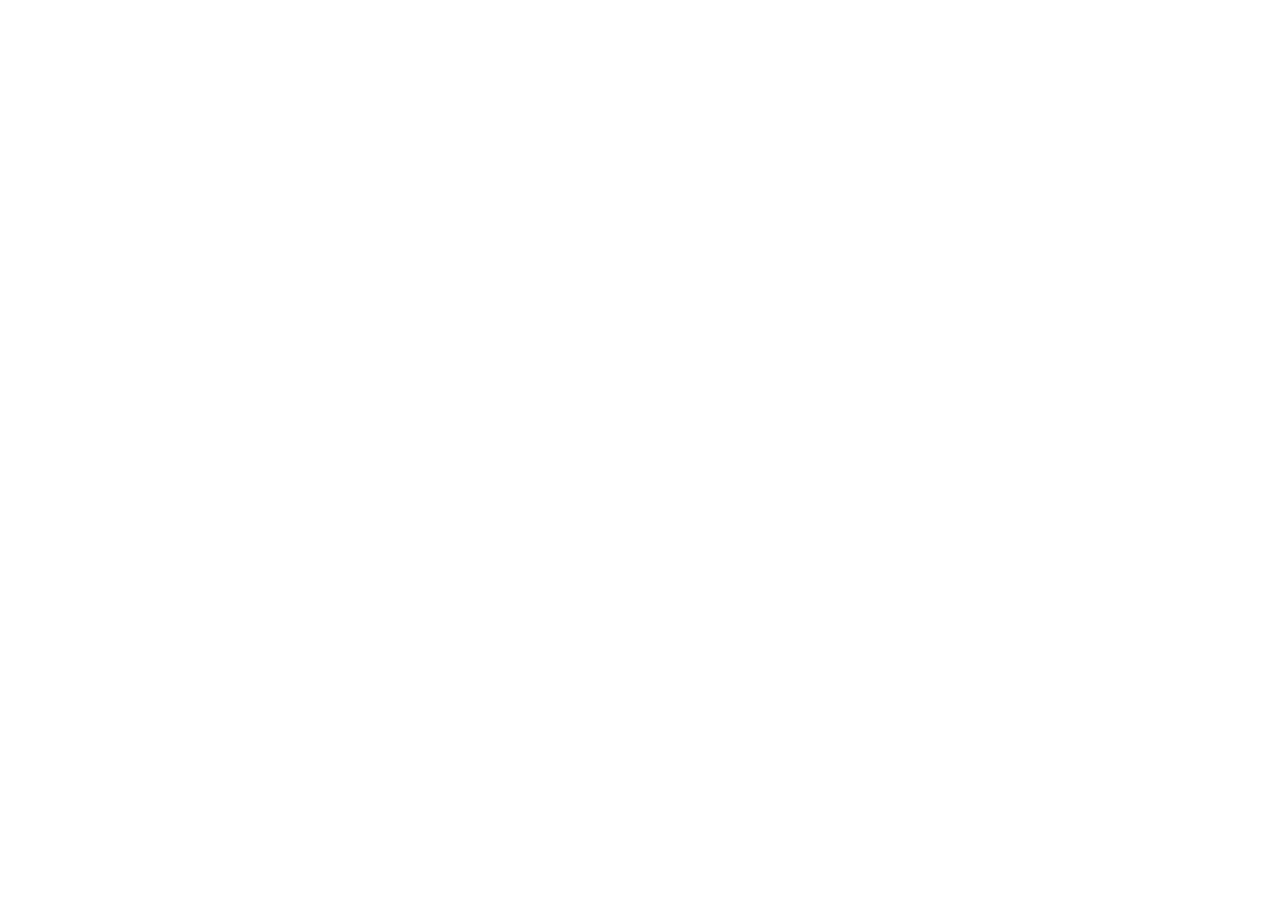
==== about.html @ 5e2189db "Init : création du dépôt, arborescence des fichiers et structure HTML de base" ====
<!DOCTYPE html>
<html lang="en">
<head>
    <meta charset="UTF-8">
    <meta name="viewport" content="width=device-width, initial-scale=1.0">
    <link href="https://cdn.jsdelivr.net/npm/bootstrap@5.0.2/dist/css/bootstrap.min.css" rel="stylesheet" integrity="sha384-EVSTQN3/azprG1Anm3QDgpJLIm9Nao0Yz1ztcQTwFspd3yD65VohhpuuCOmLASjC" crossorigin="anonymous">
    <link rel="stylesheet" href="style.css">
    <title>Document</title>
</head>
<body>
  <script>src="js/main.js"</script>
  <script src="https://cdn.jsdelivr.net/npm/bootstrap@5.0.2/dist/js/bootstrap.bundle.min.js" integrity="sha384-MrcW6ZMFYlzcLA8Nl+NtUVF0sA7MsXsP1UyJoMp4YLEuNSfAP+JcXn/tWtIaxVXM" crossorigin="anonymous"></script>   
</body>
</html>
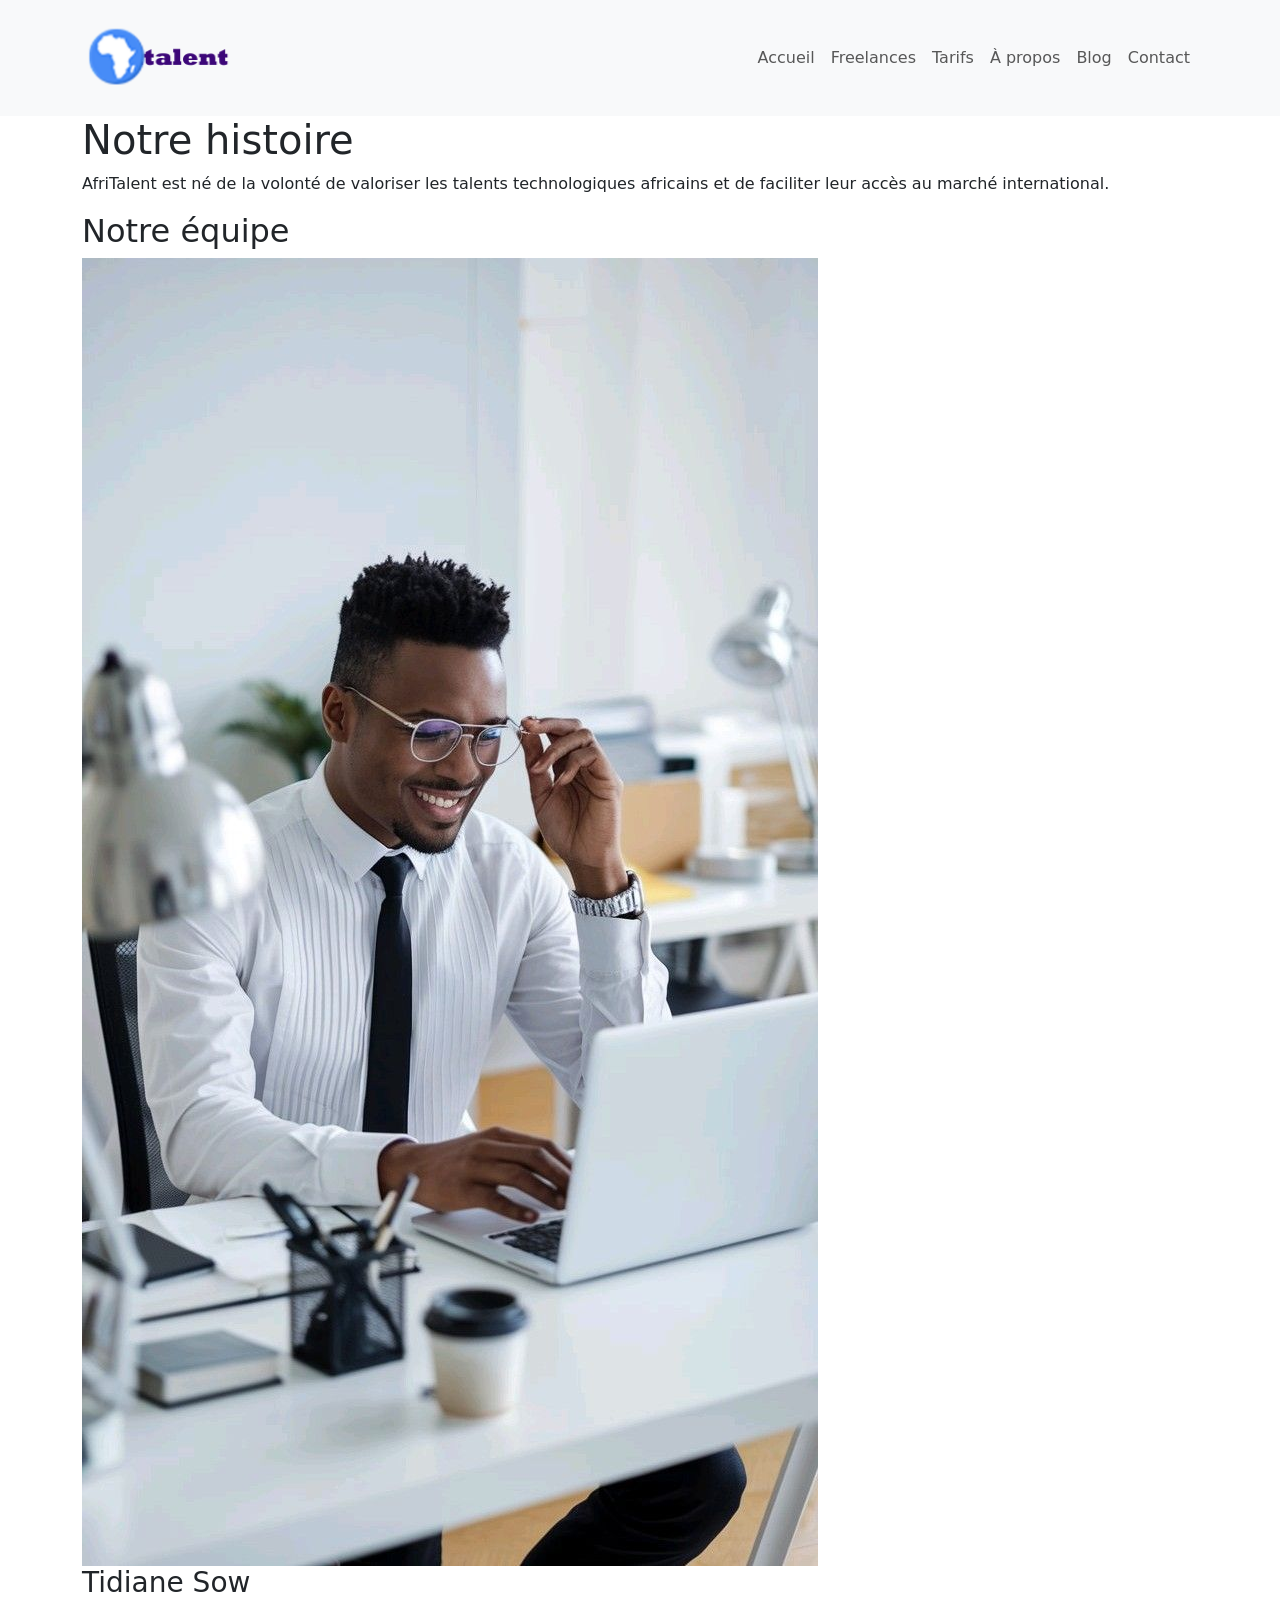
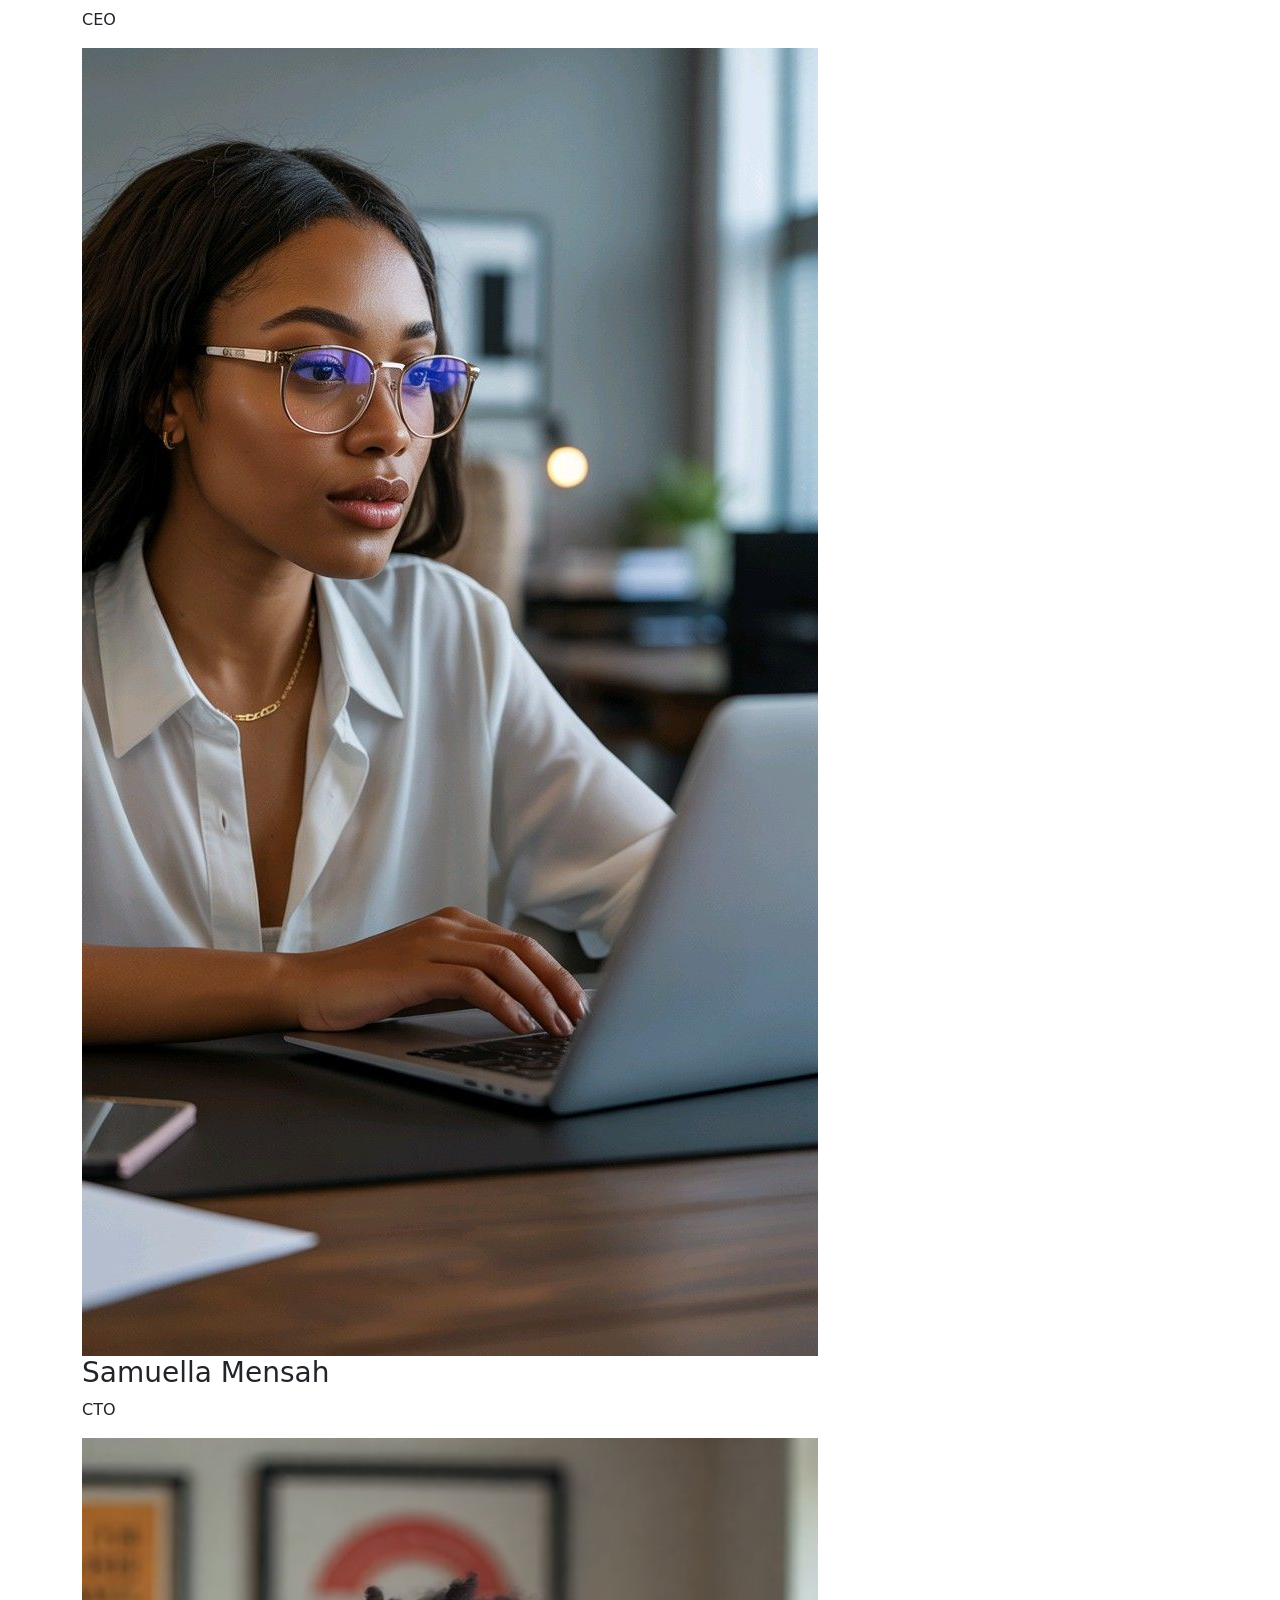
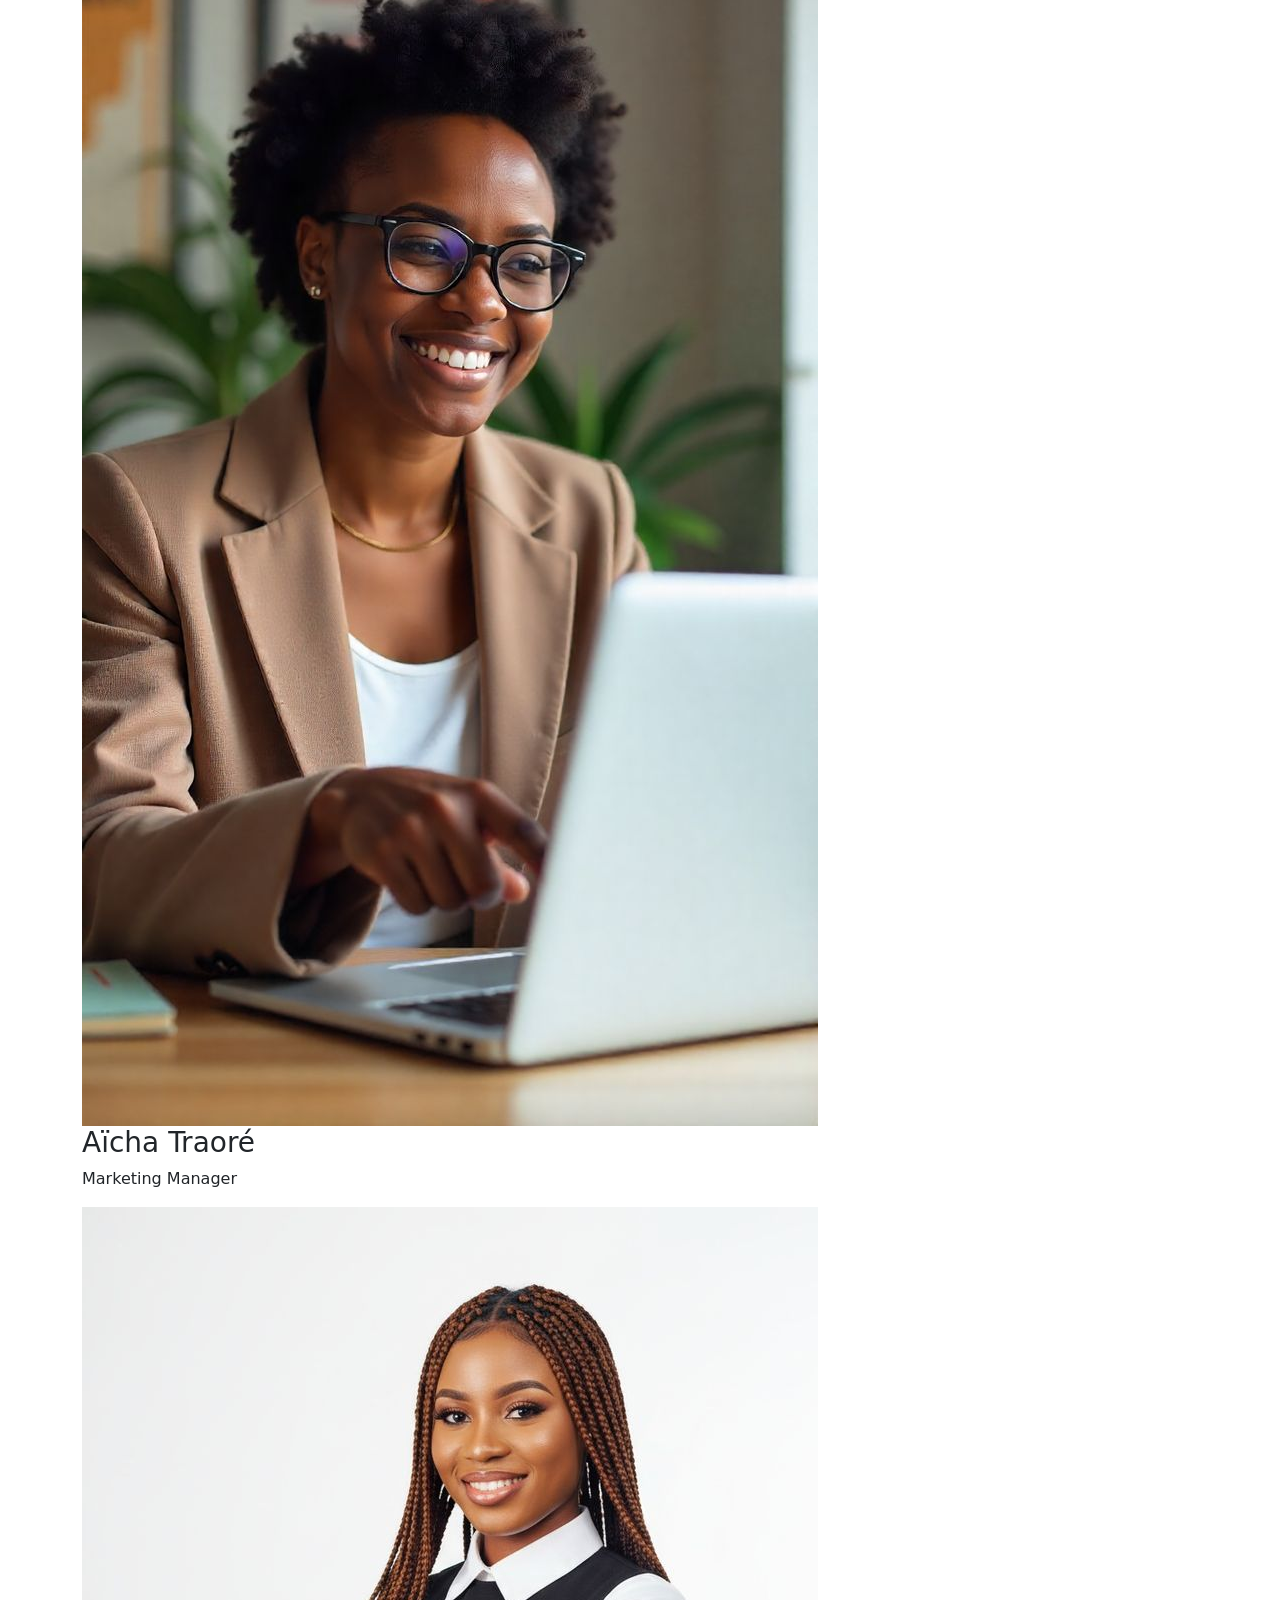
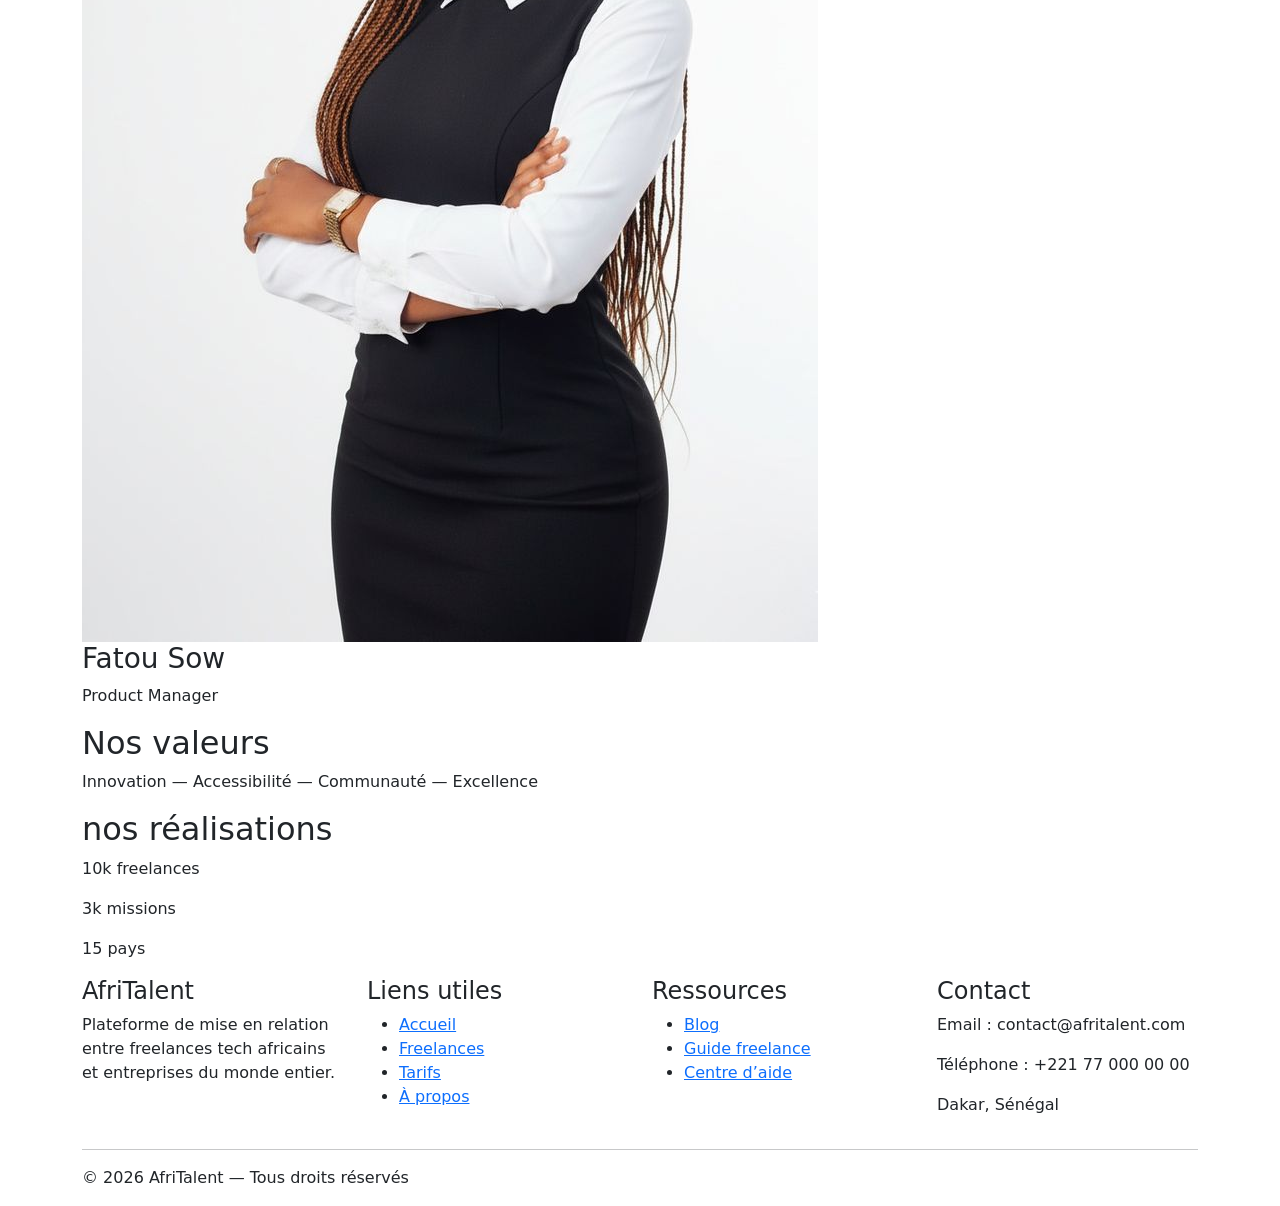
==== commit bd947c05: "HTML : structure complète des 5 pages avec sections et contenu texte" ====
--- a/about.html
+++ b/about.html
@@ -4,11 +4,156 @@
     <meta charset="UTF-8">
     <meta name="viewport" content="width=device-width, initial-scale=1.0">
     <link href="https://cdn.jsdelivr.net/npm/bootstrap@5.0.2/dist/css/bootstrap.min.css" rel="stylesheet" integrity="sha384-EVSTQN3/azprG1Anm3QDgpJLIm9Nao0Yz1ztcQTwFspd3yD65VohhpuuCOmLASjC" crossorigin="anonymous">
-    <link rel="stylesheet" href="style.css">
-    <title>Document</title>
+    <link rel="stylesheet" href="css/style.css">
+    <title>À propos - AfriTalent</title>
 </head>
 <body>
-  <script>src="js/main.js"</script>
+  <header>
+  <nav class="navbar navbar-expand-lg bg-body-tertiary">
+    <div class="container">
+
+      <!-- Logo -->
+      <img src="images/logoafritalent2.png" alt="Logo AfriTalent" width="150">
+
+      <!-- Bouton hamburger mobile -->
+      <button class="navbar-toggler" type="button" data-bs-toggle="collapse" data-bs-target="#navbarNav">
+        <span class="navbar-toggler-icon"></span>
+      </button>
+
+      <!-- Liens -->
+      <div class="collapse navbar-collapse" id="navbarNav">
+        <ul class="navbar-nav ms-auto">
+
+          <li class="nav-item">
+            <a class="nav-link" href="index.html">Accueil</a>
+          </li>
+
+          <li class="nav-item">
+            <a class="nav-link" href="freelances.html">Freelances</a>
+          </li>
+
+          <li class="nav-item">
+            <a class="nav-link" href="tarifs.html">Tarifs</a>
+          </li>
+
+          <li class="nav-item">
+            <a class="nav-link" href="about.html">À propos</a>
+          </li>
+
+          <li class="nav-item">
+            <a class="nav-link" href="blog.html">Blog</a>
+          </li>
+
+          <li class="nav-item">
+            <a class="nav-link" href="contact.html">Contact</a>
+          </li>
+
+        </ul>
+      </div>
+
+    </div>
+  </nav>
+</header>
+  <main class='container'>
+
+<section>
+  <h1>Notre histoire</h1>
+  <p>
+    AfriTalent est né de la volonté de valoriser les talents technologiques africains
+    et de faciliter leur accès au marché international.
+  </p>
+</section>
+
+<section>
+  <h2>Notre équipe</h2>
+  <article class="freelance-card">
+    <img src="images/equipe3.jpg" class="img-fluid" alt="Tidiane Sow">
+  <i class="bi bi-person-circle"></i>
+  <h3>Tidiane Sow</h3>
+  <p><i class="bi bi-geo-alt"></i> CEO</p>
+  </article>
+  <article class="freelance-card">
+    <img src="images/equipe2.jpg" class="img-fluid" alt="Samuella Mensah">
+  <i class="bi bi-person-circle"></i>
+  <h3>Samuella Mensah</h3>
+  <p><i class="bi bi-geo-alt"></i> CTO</p>
+  </article>
+  <article class="freelance-card">
+    <img src="images/equipe1.jpg" class="img-fluid" alt="Aïcha Traoré">
+  <i class="bi bi-person-circle"></i>
+  <h3>Aïcha Traoré</h3>
+  <p><i class="bi bi-geo-alt"></i> Marketing Manager</p>
+  </article>
+  <article class="freelance-card">
+    <img src="images/temoignage2.jpg" class="img-fluid" alt="Fatou Sow">
+  <i class="bi bi-person-circle"></i>
+  <h3>Fatou Sow</h3>
+  <p><i class="bi bi-geo-alt"></i> Product Manager</p>
+  </article>
+</section>
+
+<section>
+  <h2>Nos valeurs</h2>
+  <p>Innovation — Accessibilité — Communauté — Excellence</p>
+</section>
+
+<section class="stats">
+  <h2>nos réalisations</h2>
+  <p><i class="bi bi-people"></i> 10k freelances</p>
+  <p><i class="bi bi-briefcase"></i> 3k missions</p>
+  <p><i class="bi bi-globe"></i> 15 pays</p>
+</section>
+
+</main>
+<footer>
+  <div class="container">
+    <div class="row">
+
+      <!-- Colonne 1 -->
+      <div class="col-md-3">
+        <h4>AfriTalent</h4>
+        <p>
+          Plateforme de mise en relation entre freelances tech africains
+          et entreprises du monde entier.
+        </p>
+      </div>
+
+      <!-- Colonne 2 -->
+      <div class="col-md-3">
+        <h4>Liens utiles</h4>
+        <ul>
+          <li><a href="index.html">Accueil</a></li>
+          <li><a href="freelance.html">Freelances</a></li>
+          <li><a href="tarif.html">Tarifs</a></li>
+          <li><a href="about.html">À propos</a></li>
+        </ul>
+      </div>
+      <!-- Colonne 3 -->
+      <div class="col-md-3">
+        <h4>Ressources</h4>
+        <ul>
+          <li><a href="#">Blog</a></li>
+          <li><a href="#">Guide freelance</a></li>
+          <li><a href="#">Centre d’aide</a></li>
+        </ul>
+      </div>
+
+      <!-- Colonne 4 -->
+      <div class="col-md-3">
+        <h4>Contact</h4>
+        <p>Email : contact@afritalent.com</p>
+        <p>Téléphone : +221 77 000 00 00</p>
+        <p>Dakar, Sénégal</p>
+      </div>
+
+    </div>
+
+    <hr>
+
+    <p>© 2026 AfriTalent — Tous droits réservés</p>
+  </div>
+</footer>
+  <script src="js/main.js"></script>
   <script src="https://cdn.jsdelivr.net/npm/bootstrap@5.0.2/dist/js/bootstrap.bundle.min.js" integrity="sha384-MrcW6ZMFYlzcLA8Nl+NtUVF0sA7MsXsP1UyJoMp4YLEuNSfAP+JcXn/tWtIaxVXM" crossorigin="anonymous"></script>   
 </body>
 </html>
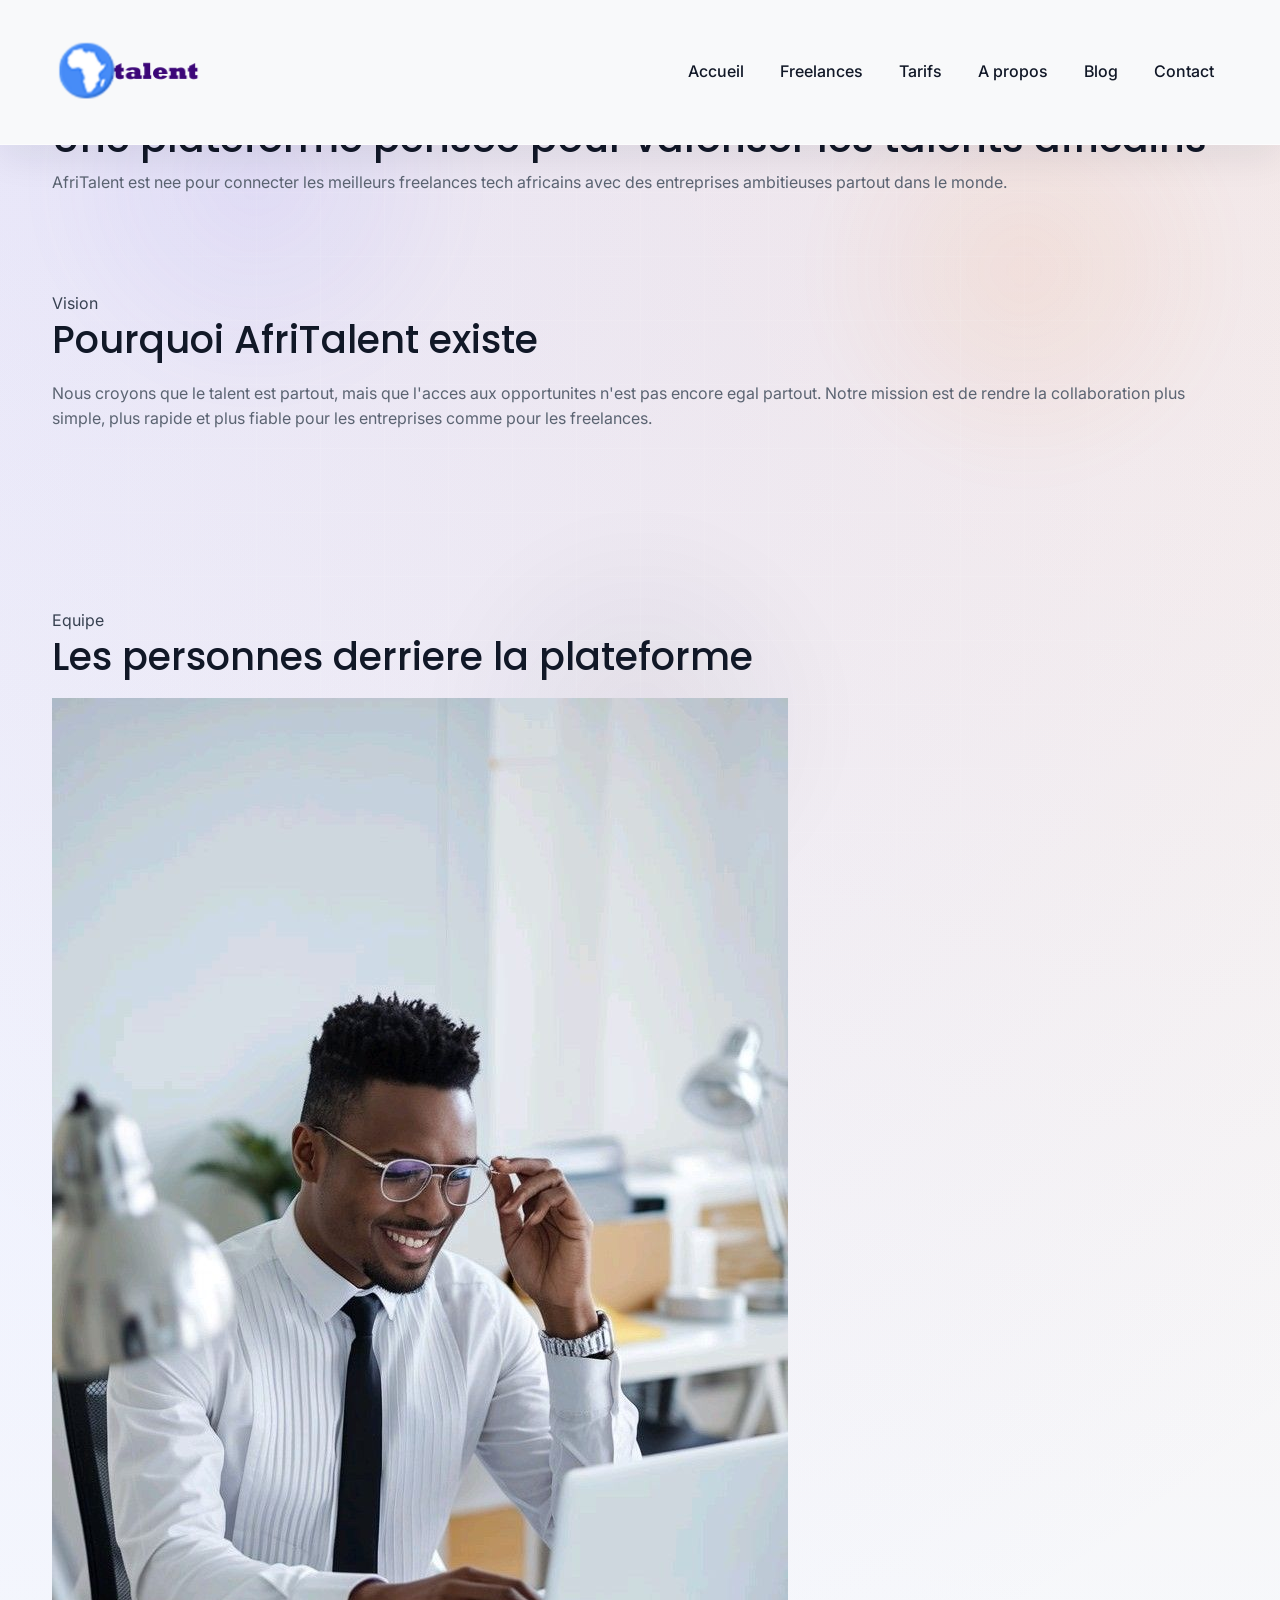
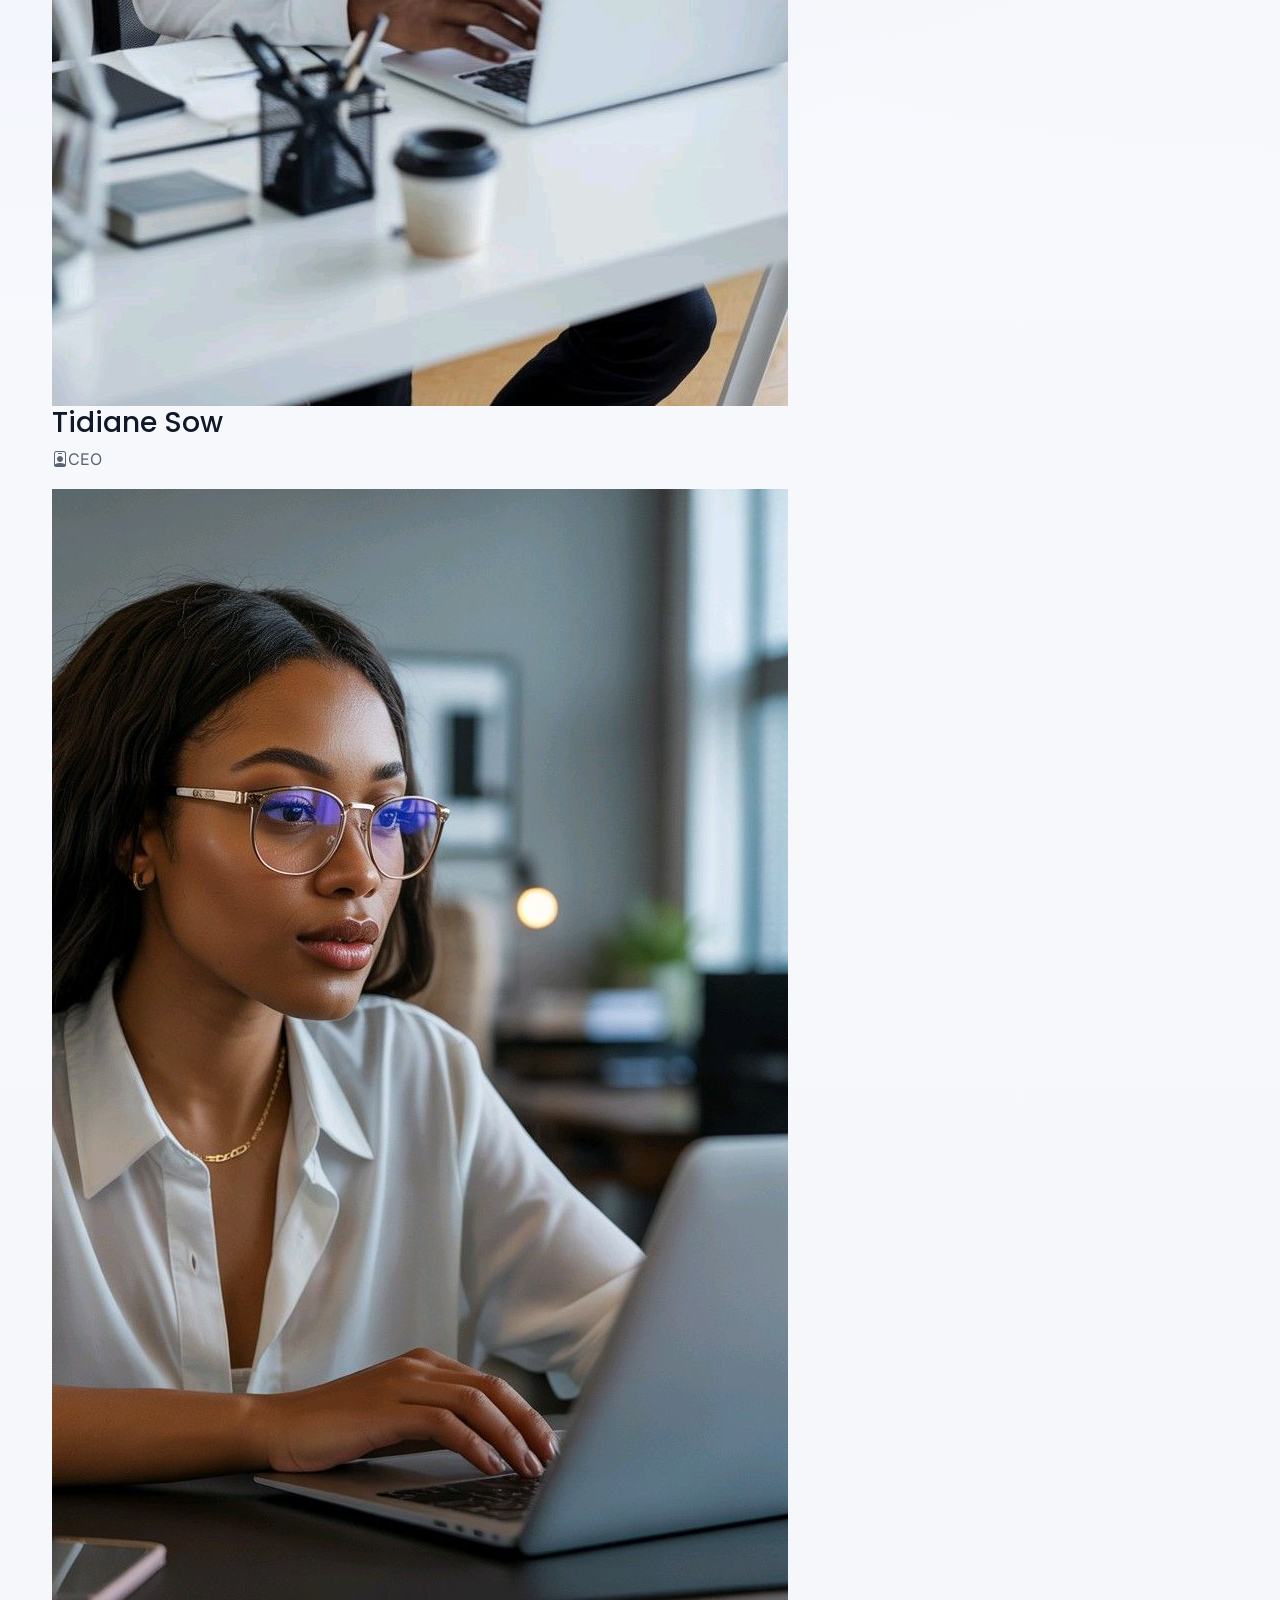
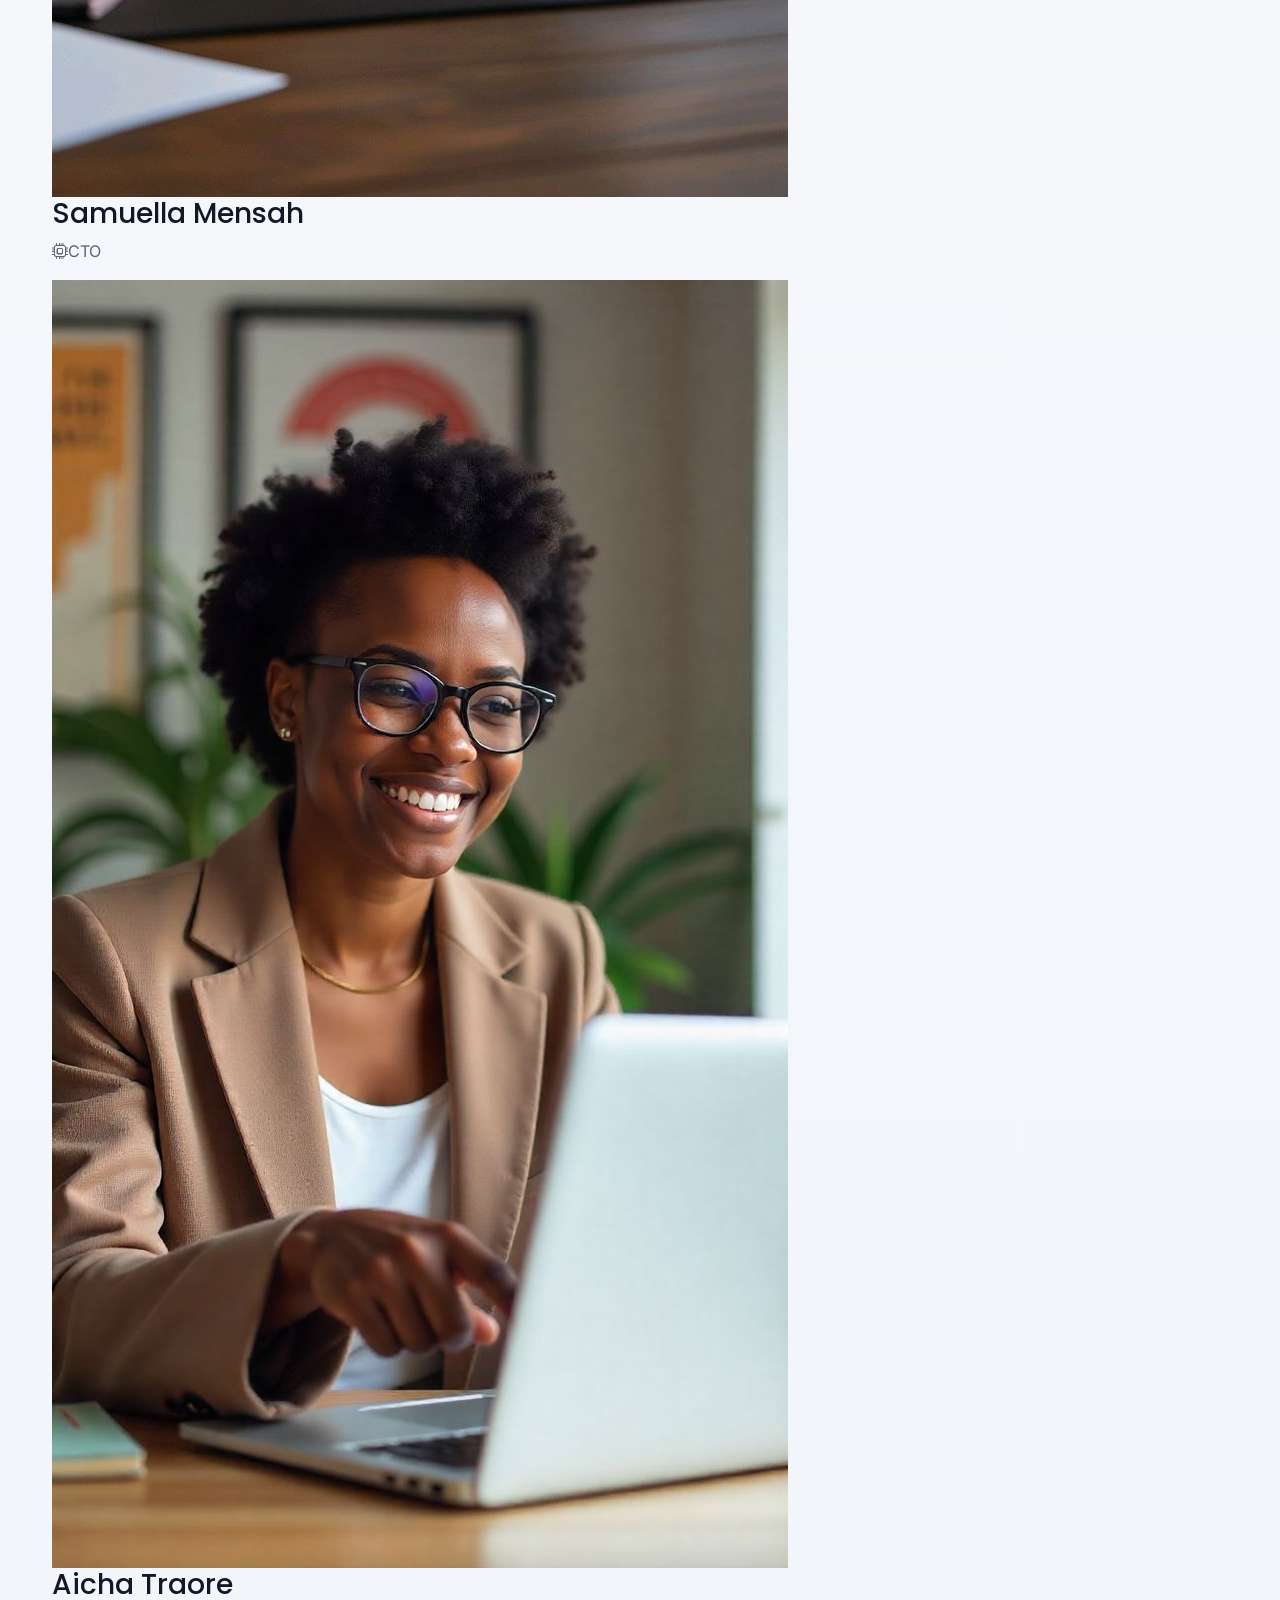
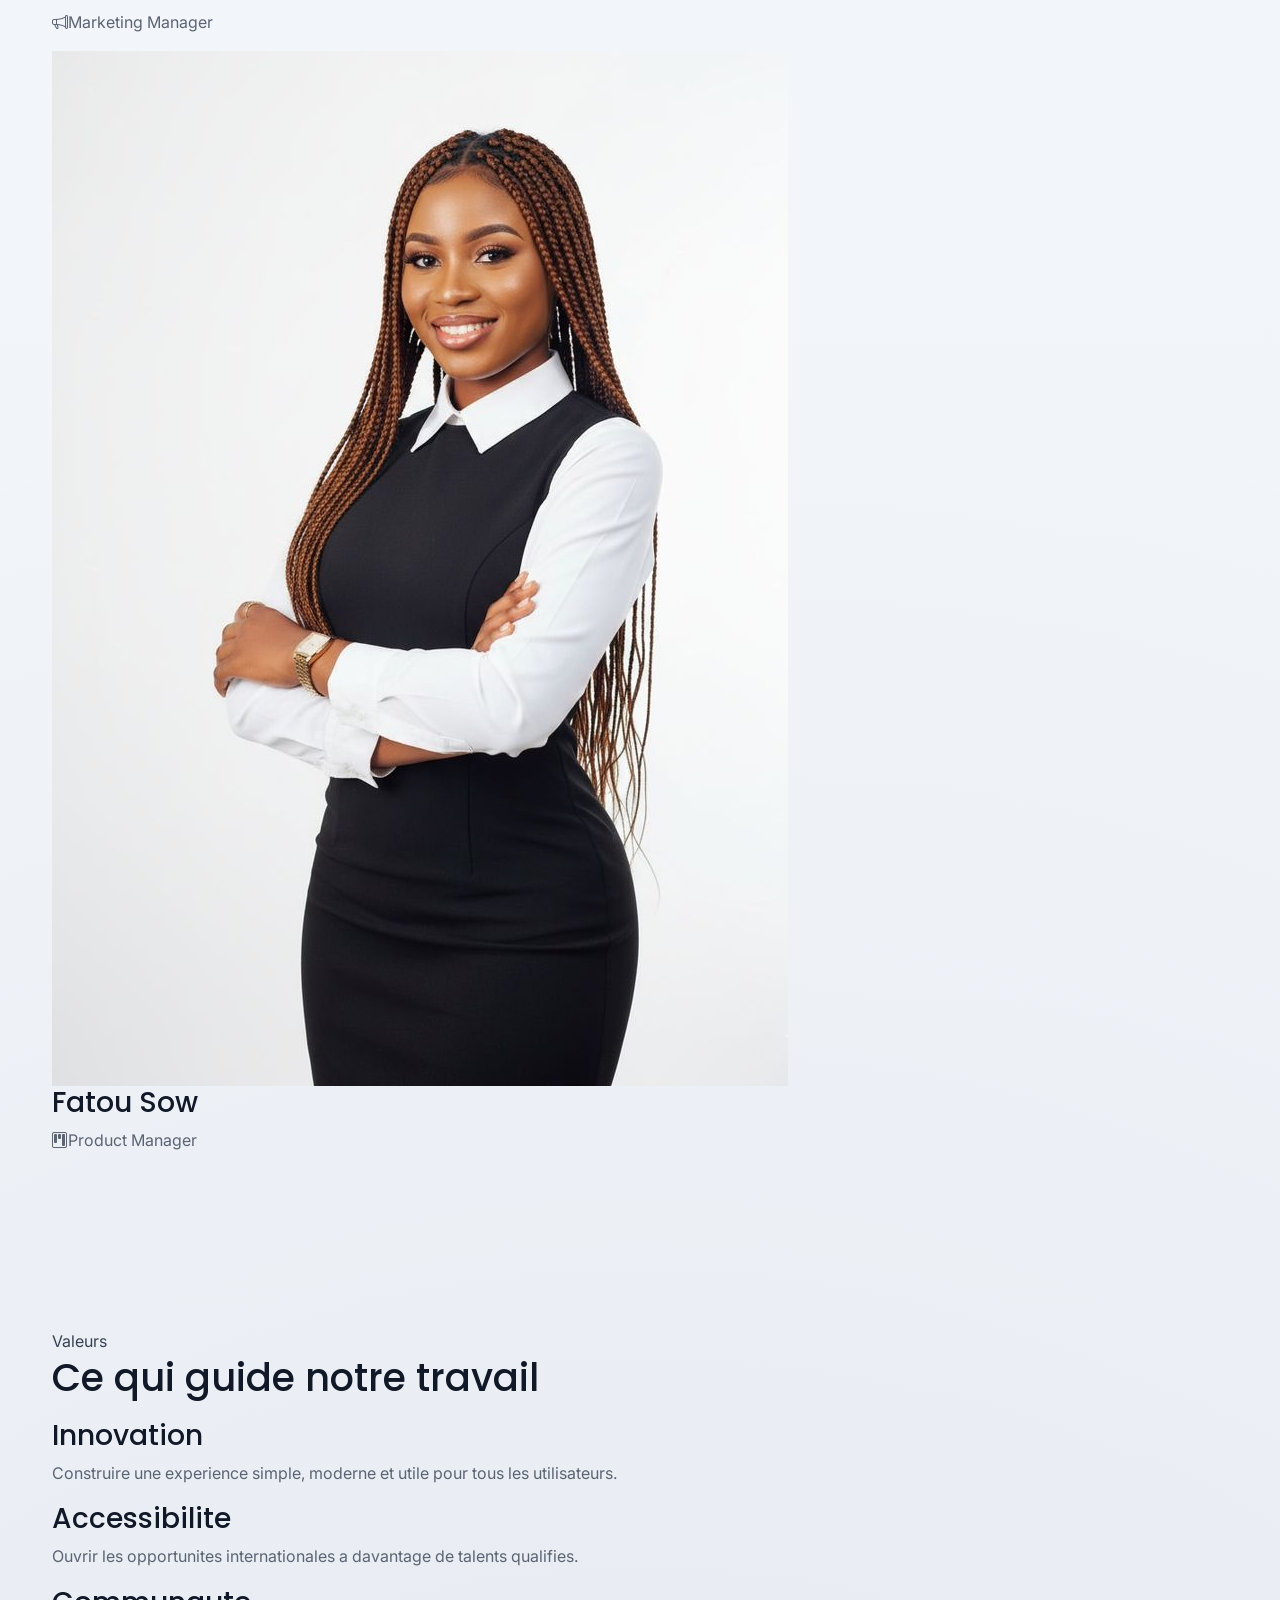
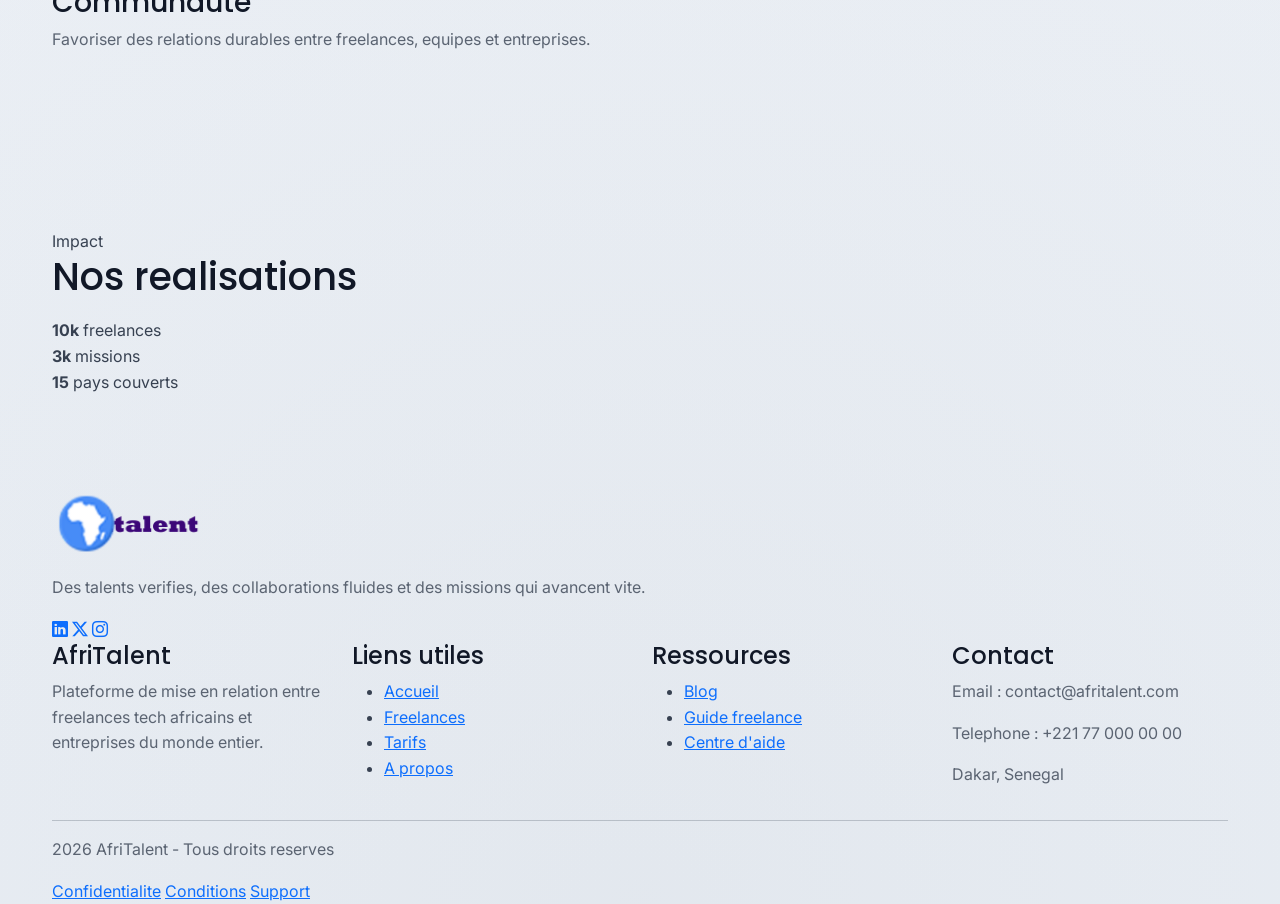
==== commit e5cf1668: "CSS : variables, typographie, layout général et styles de base" ====
--- a/about.html
+++ b/about.html
@@ -1,159 +1,206 @@
 <!DOCTYPE html>
-<html lang="en">
+<html lang="fr">
 <head>
+    <!-- Informations de base et styles de la page -->
     <meta charset="UTF-8">
     <meta name="viewport" content="width=device-width, initial-scale=1.0">
     <link href="https://cdn.jsdelivr.net/npm/bootstrap@5.0.2/dist/css/bootstrap.min.css" rel="stylesheet" integrity="sha384-EVSTQN3/azprG1Anm3QDgpJLIm9Nao0Yz1ztcQTwFspd3yD65VohhpuuCOmLASjC" crossorigin="anonymous">
+    <link href="https://cdn.jsdelivr.net/npm/bootstrap-icons@1.11.3/font/bootstrap-icons.css" rel="stylesheet">
     <link rel="stylesheet" href="css/style.css">
-    <title>À propos - AfriTalent</title>
+    <title>A propos - AfriTalent</title>
 </head>
 <body>
-  <header>
-  <nav class="navbar navbar-expand-lg bg-body-tertiary">
+  <!-- En-tete de la page a propos -->
+  <header class="entete-hero">
+    <nav class="navbar navbar-expand-lg bg-body-tertiary">
+      <div class="container">
+        <!-- Logo de la marque -->
+        <a class="navbar-brand" href="index.html">
+          <img src="images/logoafritalent2.png" alt="Logo AfriTalent" width="150">
+        </a>
+
+        <!-- Bouton menu pour les petits ecrans -->
+        <button class="navbar-toggler" type="button" data-bs-toggle="collapse" data-bs-target="#navbarNav">
+          <span class="navbar-toggler-icon"></span>
+        </button>
+
+        <!-- Navigation principale du site -->
+        <div class="collapse navbar-collapse" id="navbarNav">
+          <ul class="navbar-nav ms-auto">
+            <li class="nav-item"><a class="nav-link" href="index.html">Accueil</a></li>
+            <li class="nav-item"><a class="nav-link" href="freelances.html">Freelances</a></li>
+            <li class="nav-item"><a class="nav-link" href="tarifs.html">Tarifs</a></li>
+            <li class="nav-item"><a class="nav-link" href="about.html">A propos</a></li>
+            <li class="nav-item"><a class="nav-link" href="blog.html">Blog</a></li>
+            <li class="nav-item"><a class="nav-link" href="contact.html">Contact</a></li>
+          </ul>
+        </div>
+      </div>
+    </nav>
+
+    <!-- Hero expliquant la mission d'AfriTalent -->
+    <div class="hero-interne">
+      <div class="container">
+        <div class="contenu-hero-interne">
+          <span class="etiquette-section">Notre histoire</span>
+          <h1>Une plateforme pensee pour valoriser les talents africains</h1>
+          <p>
+            AfriTalent est nee pour connecter les meilleurs freelances tech africains
+            avec des entreprises ambitieuses partout dans le monde.
+          </p>
+        </div>
+      </div>
+    </div>
+  </header>
+
+  <main class="container">
+    <!-- Bloc qui presente la raison d'etre de la plateforme -->
+    <section class="about-story">
+      <div class="etiquette-section">Vision</div>
+      <h2>Pourquoi AfriTalent existe</h2>
+      <p>
+        Nous croyons que le talent est partout, mais que l'acces aux opportunites n'est
+        pas encore egal partout. Notre mission est de rendre la collaboration plus simple,
+        plus rapide et plus fiable pour les entreprises comme pour les freelances.
+      </p>
+    </section>
+
+    <!-- Presentation des membres de l'equipe -->
+    <section class="about-team">
+      <div class="etiquette-section">Equipe</div>
+      <h2>Les personnes derriere la plateforme</h2>
+      <div class="grille-cartes">
+        <article class="carte-freelance">
+          <img src="images/equipe3.jpg" class="img-fluid" alt="Tidiane Sow">
+          <div class="corps-carte">
+            <h3>Tidiane Sow</h3>
+            <p><i class="bi bi-person-badge"></i>CEO</p>
+          </div>
+        </article>
+        <article class="carte-freelance">
+          <img src="images/equipe2.jpg" class="img-fluid" alt="Samuella Mensah">
+          <div class="corps-carte">
+            <h3>Samuella Mensah</h3>
+            <p><i class="bi bi-cpu"></i>CTO</p>
+          </div>
+        </article>
+        <article class="carte-freelance">
+          <img src="images/equipe1.jpg" class="img-fluid" alt="Aicha Traore">
+          <div class="corps-carte">
+            <h3>Aicha Traore</h3>
+            <p><i class="bi bi-megaphone"></i>Marketing Manager</p>
+          </div>
+        </article>
+        <article class="carte-freelance">
+          <img src="images/temoignage2.jpg" class="img-fluid" alt="Fatou Sow">
+          <div class="corps-carte">
+            <h3>Fatou Sow</h3>
+            <p><i class="bi bi-kanban"></i>Product Manager</p>
+          </div>
+        </article>
+      </div>
+    </section>
+
+    <!-- Valeurs portees par l'entreprise -->
+    <section class="values-section">
+      <div class="etiquette-section">Valeurs</div>
+      <h2>Ce qui guide notre travail</h2>
+      <div class="grille-cartes values-grid">
+        <article class="info-card">
+          <h3>Innovation</h3>
+          <p>Construire une experience simple, moderne et utile pour tous les utilisateurs.</p>
+        </article>
+        <article class="info-card">
+          <h3>Accessibilite</h3>
+          <p>Ouvrir les opportunites internationales a davantage de talents qualifies.</p>
+        </article>
+        <article class="info-card">
+          <h3>Communaute</h3>
+          <p>Favoriser des relations durables entre freelances, equipes et entreprises.</p>
+        </article>
+      </div>
+    </section>
+
+    <!-- Chiffres d'impact de la plateforme -->
+    <section class="about-stats">
+      <div class="etiquette-section">Impact</div>
+      <h2>Nos realisations</h2>
+      <div class="statistiques-hero">
+        <article class="carte-stat">
+          <strong>10k</strong>
+          <span>freelances</span>
+        </article>
+        <article class="carte-stat">
+          <strong>3k</strong>
+          <span>missions</span>
+        </article>
+        <article class="carte-stat">
+          <strong>15</strong>
+          <span>pays couverts</span>
+        </article>
+      </div>
+    </section>
+  </main>
+
+  <!-- Pied de page du site -->
+  <footer class="pied-site">
     <div class="container">
-
-      <!-- Logo -->
-      <img src="images/logoafritalent2.png" alt="Logo AfriTalent" width="150">
-
-      <!-- Bouton hamburger mobile -->
-      <button class="navbar-toggler" type="button" data-bs-toggle="collapse" data-bs-target="#navbarNav">
-        <span class="navbar-toggler-icon"></span>
-      </button>
-
-      <!-- Liens -->
-      <div class="collapse navbar-collapse" id="navbarNav">
-        <ul class="navbar-nav ms-auto">
-
-          <li class="nav-item">
-            <a class="nav-link" href="index.html">Accueil</a>
-          </li>
-
-          <li class="nav-item">
-            <a class="nav-link" href="freelances.html">Freelances</a>
-          </li>
-
-          <li class="nav-item">
-            <a class="nav-link" href="tarifs.html">Tarifs</a>
-          </li>
-
-          <li class="nav-item">
-            <a class="nav-link" href="about.html">À propos</a>
-          </li>
-
-          <li class="nav-item">
-            <a class="nav-link" href="blog.html">Blog</a>
-          </li>
-
-          <li class="nav-item">
-            <a class="nav-link" href="contact.html">Contact</a>
-          </li>
-
-        </ul>
-      </div>
-
+      <div class="haut-pied">
+        <div class="marque-pied">
+          <img src="images/logoafritalent2.png" alt="Logo AfriTalent" width="150">
+          <p>Des talents verifies, des collaborations fluides et des missions qui avancent vite.</p>
+        </div>
+        <div class="reseaux-pied">
+          <a href="#" aria-label="LinkedIn"><i class="bi bi-linkedin"></i></a>
+          <a href="#" aria-label="Twitter"><i class="bi bi-twitter-x"></i></a>
+          <a href="#" aria-label="Instagram"><i class="bi bi-instagram"></i></a>
+        </div>
+      </div>
+
+      <!-- Liens et informations de contact -->
+      <div class="row">
+        <div class="col-md-3">
+          <h4>AfriTalent</h4>
+          <p>Plateforme de mise en relation entre freelances tech africains et entreprises du monde entier.</p>
+        </div>
+        <div class="col-md-3">
+          <h4>Liens utiles</h4>
+          <ul>
+            <li><a href="index.html">Accueil</a></li>
+            <li><a href="freelances.html">Freelances</a></li>
+            <li><a href="tarifs.html">Tarifs</a></li>
+            <li><a href="about.html">A propos</a></li>
+          </ul>
+        </div>
+        <div class="col-md-3">
+          <h4>Ressources</h4>
+          <ul>
+            <li><a href="#">Blog</a></li>
+            <li><a href="#">Guide freelance</a></li>
+            <li><a href="#">Centre d'aide</a></li>
+          </ul>
+        </div>
+        <div class="col-md-3">
+          <h4>Contact</h4>
+          <p>Email : contact@afritalent.com</p>
+          <p>Telephone : +221 77 000 00 00</p>
+          <p>Dakar, Senegal</p>
+        </div>
+      </div>
+      <hr>
+      <div class="bas-pied">
+        <p>2026 AfriTalent - Tous droits reserves</p>
+        <div class="liens-bas-pied">
+          <a href="#">Confidentialite</a>
+          <a href="#">Conditions</a>
+          <a href="#">Support</a>
+        </div>
+      </div>
     </div>
-  </nav>
-</header>
-  <main class='container'>
-
-<section>
-  <h1>Notre histoire</h1>
-  <p>
-    AfriTalent est né de la volonté de valoriser les talents technologiques africains
-    et de faciliter leur accès au marché international.
-  </p>
-</section>
-
-<section>
-  <h2>Notre équipe</h2>
-  <article class="freelance-card">
-    <img src="images/equipe3.jpg" class="img-fluid" alt="Tidiane Sow">
-  <i class="bi bi-person-circle"></i>
-  <h3>Tidiane Sow</h3>
-  <p><i class="bi bi-geo-alt"></i> CEO</p>
-  </article>
-  <article class="freelance-card">
-    <img src="images/equipe2.jpg" class="img-fluid" alt="Samuella Mensah">
-  <i class="bi bi-person-circle"></i>
-  <h3>Samuella Mensah</h3>
-  <p><i class="bi bi-geo-alt"></i> CTO</p>
-  </article>
-  <article class="freelance-card">
-    <img src="images/equipe1.jpg" class="img-fluid" alt="Aïcha Traoré">
-  <i class="bi bi-person-circle"></i>
-  <h3>Aïcha Traoré</h3>
-  <p><i class="bi bi-geo-alt"></i> Marketing Manager</p>
-  </article>
-  <article class="freelance-card">
-    <img src="images/temoignage2.jpg" class="img-fluid" alt="Fatou Sow">
-  <i class="bi bi-person-circle"></i>
-  <h3>Fatou Sow</h3>
-  <p><i class="bi bi-geo-alt"></i> Product Manager</p>
-  </article>
-</section>
-
-<section>
-  <h2>Nos valeurs</h2>
-  <p>Innovation — Accessibilité — Communauté — Excellence</p>
-</section>
-
-<section class="stats">
-  <h2>nos réalisations</h2>
-  <p><i class="bi bi-people"></i> 10k freelances</p>
-  <p><i class="bi bi-briefcase"></i> 3k missions</p>
-  <p><i class="bi bi-globe"></i> 15 pays</p>
-</section>
-
-</main>
-<footer>
-  <div class="container">
-    <div class="row">
-
-      <!-- Colonne 1 -->
-      <div class="col-md-3">
-        <h4>AfriTalent</h4>
-        <p>
-          Plateforme de mise en relation entre freelances tech africains
-          et entreprises du monde entier.
-        </p>
-      </div>
-
-      <!-- Colonne 2 -->
-      <div class="col-md-3">
-        <h4>Liens utiles</h4>
-        <ul>
-          <li><a href="index.html">Accueil</a></li>
-          <li><a href="freelance.html">Freelances</a></li>
-          <li><a href="tarif.html">Tarifs</a></li>
-          <li><a href="about.html">À propos</a></li>
-        </ul>
-      </div>
-      <!-- Colonne 3 -->
-      <div class="col-md-3">
-        <h4>Ressources</h4>
-        <ul>
-          <li><a href="#">Blog</a></li>
-          <li><a href="#">Guide freelance</a></li>
-          <li><a href="#">Centre d’aide</a></li>
-        </ul>
-      </div>
-
-      <!-- Colonne 4 -->
-      <div class="col-md-3">
-        <h4>Contact</h4>
-        <p>Email : contact@afritalent.com</p>
-        <p>Téléphone : +221 77 000 00 00</p>
-        <p>Dakar, Sénégal</p>
-      </div>
-
-    </div>
-
-    <hr>
-
-    <p>© 2026 AfriTalent — Tous droits réservés</p>
-  </div>
-</footer>
+  </footer>
+
+  <!-- Scripts JavaScript de la page -->
   <script src="js/main.js"></script>
-  <script src="https://cdn.jsdelivr.net/npm/bootstrap@5.0.2/dist/js/bootstrap.bundle.min.js" integrity="sha384-MrcW6ZMFYlzcLA8Nl+NtUVF0sA7MsXsP1UyJoMp4YLEuNSfAP+JcXn/tWtIaxVXM" crossorigin="anonymous"></script>   
+  <script src="https://cdn.jsdelivr.net/npm/bootstrap@5.0.2/dist/js/bootstrap.bundle.min.js" integrity="sha384-MrcW6ZMFYlzcLA8Nl+NtUVF0sA7MsXsP1UyJoMp4YLEuNSfAP+JcXn/tWtIaxVXM" crossorigin="anonymous"></script>
 </body>
-</html>+</html>
--- a/css/style.css
+++ b/css/style.css
@@ -0,0 +1,248 @@
+/* Importe les polices utilisees sur tout le site. */
+@import url('https://fonts.googleapis.com/css2?family=Poppins:wght@300;500;700&family=Inter:wght@300;400;500&display=swap');
+
+/* Variables globales:
+   ici on centralise les couleurs, polices et valeurs reutilisables.
+   Si tu modifies une variable ici, tout le site sera mis a jour. */
+:root {
+  /* Couleurs principales de la marque. */
+  --primary: #6C63FF;
+  --secondary: #FF7A18;
+  --dark: #111827;
+  --light: #F9FAFB;
+  --text: #374151;
+  --white: #ffffff;
+
+  /* Polices principales:
+     Poppins pour les titres, Inter pour le texte courant. */
+  --title-font: 'Poppins', sans-serif;
+  --body-font: 'Inter', sans-serif;
+
+  /* Valeurs utilitaires:
+     rayon de bordure et duree de transition. */
+  --radius: 14px;
+  --transition: 0.3s ease;
+}
+
+/* Reset de base:
+   on supprime les marges/paddings par defaut du navigateur
+   pour repartir sur une base propre. */
+* {
+  margin: 0;
+  padding: 0;
+  box-sizing: border-box;
+}
+
+/* Style global du body:
+   - police de base
+   - couleurs du texte
+   - fond premium compose de plusieurs degrades
+   - on evite le scroll horizontal parasite */
+body {
+  /* Police par defaut du site pour les textes courants. */
+  font-family: var(--body-font);
+  /* Couleur principale du texte. */
+  color: var(--text);
+  /* Fond multicouche:
+     chaque ligne ajoute un halo ou un degrade pour donner de la profondeur. */
+  background:
+    radial-gradient(circle at 0% 0%, rgba(108, 99, 255, 0.12), transparent 26%),
+    radial-gradient(circle at 100% 0%, rgba(255, 122, 24, 0.11), transparent 24%),
+    radial-gradient(circle at 50% 100%, rgba(17, 24, 39, 0.05), transparent 30%),
+    linear-gradient(180deg, #f8fbff 0%, #f5f7fb 42%, #eef3f9 100%);
+  /* Espace vertical entre les lignes de texte. */
+  line-height: 1.6;
+  /* Le body prend au moins toute la hauteur de l'ecran. */
+  min-height: 100vh;
+  /* Sert de base a certains pseudo-elements decoratifs. */
+  position: relative;
+  /* Coupe les debordements horizontaux. */
+  overflow-x: hidden;
+}
+
+/* Motif decoratif fixe au-dessus du fond:
+   cela ajoute une grille tres legere pour donner un effet plus haut de gamme. */
+body::before {
+  content: "";
+  position: fixed;
+  inset: 0;
+  pointer-events: none;
+  /* Deux gradients lineaires formes une grille tres legere. */
+  background-image:
+    linear-gradient(rgba(255, 255, 255, 0.35) 1px, transparent 1px),
+    linear-gradient(90deg, rgba(255, 255, 255, 0.35) 1px, transparent 1px);
+  /* Taille d'une "case" de la grille. */
+  background-size: 64px 64px;
+  /* Le mask rend la grille plus visible au centre qu'aux bords. */
+  mask-image: radial-gradient(circle at center, black 45%, transparent 95%);
+  opacity: 0.3;
+  z-index: -2;
+}
+
+/* Deuxieme couche decorative:
+   des halos flous colores qui enrichissent visuellement l'arriere-plan. */
+body::after {
+  content: "";
+  position: fixed;
+  inset: 0;
+  pointer-events: none;
+  background:
+    radial-gradient(circle at 20% 20%, rgba(108, 99, 255, 0.08), transparent 18%),
+    radial-gradient(circle at 80% 30%, rgba(255, 122, 24, 0.08), transparent 18%),
+    radial-gradient(circle at 50% 80%, rgba(17, 24, 39, 0.05), transparent 22%);
+  filter: blur(18px);
+  z-index: -3;
+}
+
+/* Tous les titres utilisent la police de titre et la couleur foncee. */
+h1, h2, h3, h4 {
+  font-family: var(--title-font);
+  color: var(--dark);
+}
+
+/* Espacement vertical par defaut entre les sections. */
+section {
+  padding: 80px 0;
+}
+
+/* Taille responsive des titres h2:
+   clamp() permet une taille qui s'adapte selon la largeur d'ecran. */
+h2 {
+  font-size: clamp(1.8rem, 3vw, 2.7rem);
+  margin-bottom: 18px;
+}
+
+/* Style de base des paragraphes. */
+p {
+  font-size: 1rem;
+  color: #5b6472;
+}
+
+/* Regle generique pour les images:
+   elles restent dans leur conteneur et deviennent des blocs. */
+img {
+  max-width: 100%;
+  display: block;
+
+}
+
+/* Conteneur principal du site:
+   limite la largeur maximale du contenu. */
+.container {
+  max-width: 1200px;
+}
+
+/* NAVBAR:
+   barre de navigation fixe en haut, effet glassmorphism, ombre et flou. */
+.navbar {
+  /* Fond semi-transparent pour l'effet glass. */
+  background: rgba(255, 255, 255, 0.82);
+  /* Espace vertical dans la barre. */
+  padding: 16px 0;
+  transition: var(--transition);
+  /* Fixe la navbar en haut pendant le scroll. */
+  position: fixed;
+  top: 0;
+  left: 0;
+  right: 0;
+  width: 100%;
+  z-index: 2;
+  /* Floute ce qu'il y a derriere. */
+  backdrop-filter: blur(16px);
+  border-bottom: 1px solid rgba(255, 255, 255, 0.45);
+  box-shadow: 0 14px 34px rgba(17, 24, 39, 0.07);
+}
+
+/* Ajoute un espace en haut de la page pour compenser la navbar fixe. */
+body {
+  padding-top: 88px;
+}
+
+/* Style du logo dans la navbar. */
+.navbar-brand {
+  font-family: var(--title-font);
+  font-weight: 700;
+  font-size: 24px;
+  color: var(--primary) !important;
+  display: inline-flex;
+  align-items: center;
+  padding: 6px 0;
+}
+
+/* Style des liens de navigation:
+   forme pill, bon alignement, animation douce au survol. */
+.nav-link {
+  /* Reference pour le trait anime ::after. */
+  position: relative;
+  /* Permet de centrer le texte comme dans un mini bouton. */
+  display: inline-flex;
+  align-items: center;
+  justify-content: center;
+  /* Zone de clic plus confortable. */
+  min-height: 42px;
+  padding: 8px 14px !important;
+  margin-left: 8px;
+  border-radius: 999px;
+  font-weight: 500;
+  color: var(--dark) !important;
+  transition: color var(--transition), background var(--transition), transform var(--transition);
+}
+
+/* Effet au survol d'un lien de navigation. */
+.nav-link:hover {
+  color: var(--primary) !important;
+  background: rgba(108, 99, 255, 0.08);
+  transform: translateY(-1px);
+}
+
+/* Petit trait decoratif anime sous chaque lien au hover. */
+.nav-link::after {
+  content: "";
+  position: absolute;
+  /* Le trait laisse un peu de marge a gauche et a droite. */
+  left: 14px;
+  right: 14px;
+  /* Place sous le texte. */
+  bottom: 6px;
+  /* Epaisseur du trait. */
+  height: 2px;
+  border-radius: 999px;
+  background: linear-gradient(90deg, var(--primary), var(--secondary));
+  /* Cache le trait au depart. */
+  transform: scaleX(0);
+  transform-origin: center;
+  transition: transform var(--transition);
+}
+
+/* Active le trait decoratif au survol. */
+.nav-link:hover::after {
+  transform: scaleX(1);
+}
+
+/* Style du bouton hamburger sur mobile. */
+.navbar-toggler {
+  border: 1px solid rgba(17, 24, 39, 0.08);
+  border-radius: 14px;
+  padding: 8px 10px;
+  background: rgba(255, 255, 255, 0.9);
+  box-shadow: 0 10px 24px rgba(17, 24, 39, 0.08);
+}
+
+/* Halo visible quand le bouton hamburger est focus. */
+.navbar-toggler:focus {
+  box-shadow: 0 0 0 0.2rem rgba(108, 99, 255, 0.15);
+}
+
+/* Ancien style bootstrap primaire,
+   encore utile si certains boutons utilisent .btn-primary. */
+.btn-primary {
+  background: var(--primary);
+  border: none;
+  padding: 10px 20px;
+  border-radius: var(--radius);
+  transition: var(--transition);
+}
+
+.btn-primary:hover {
+  background: var(--secondary);
+}
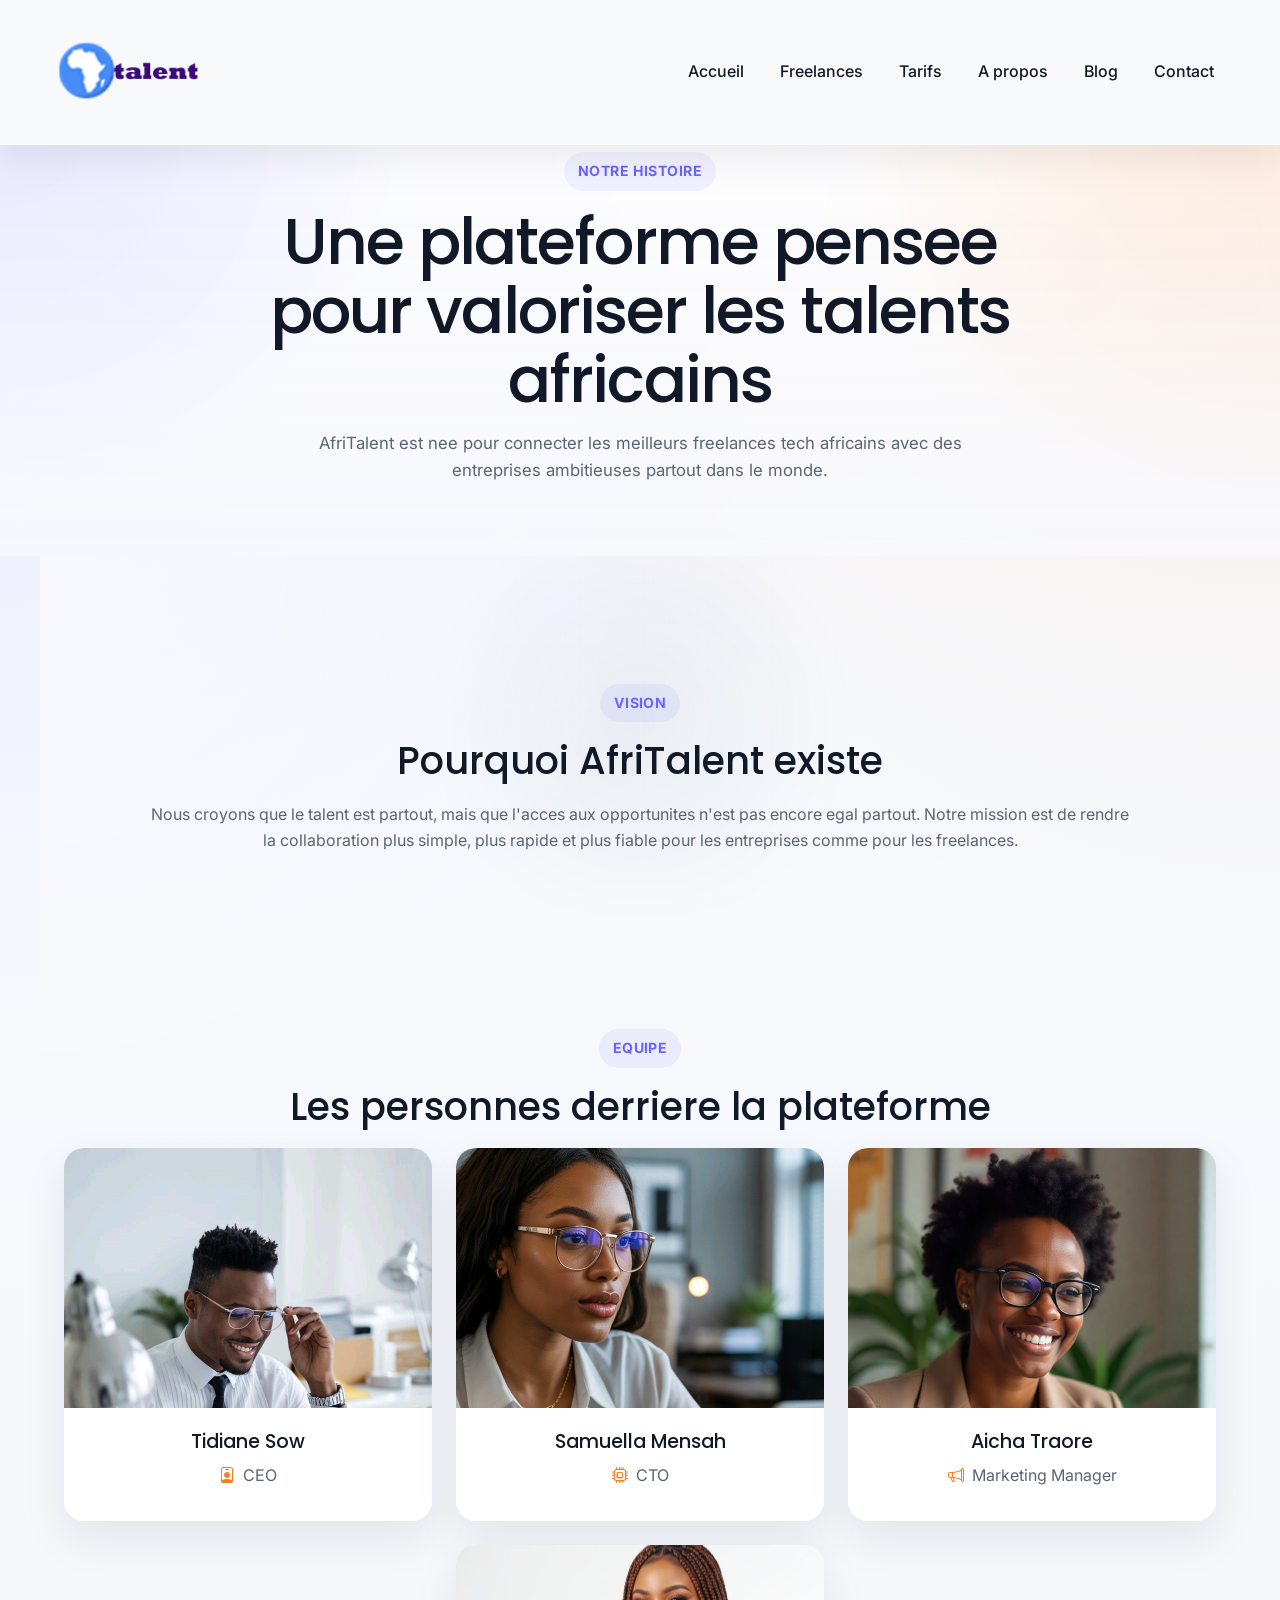
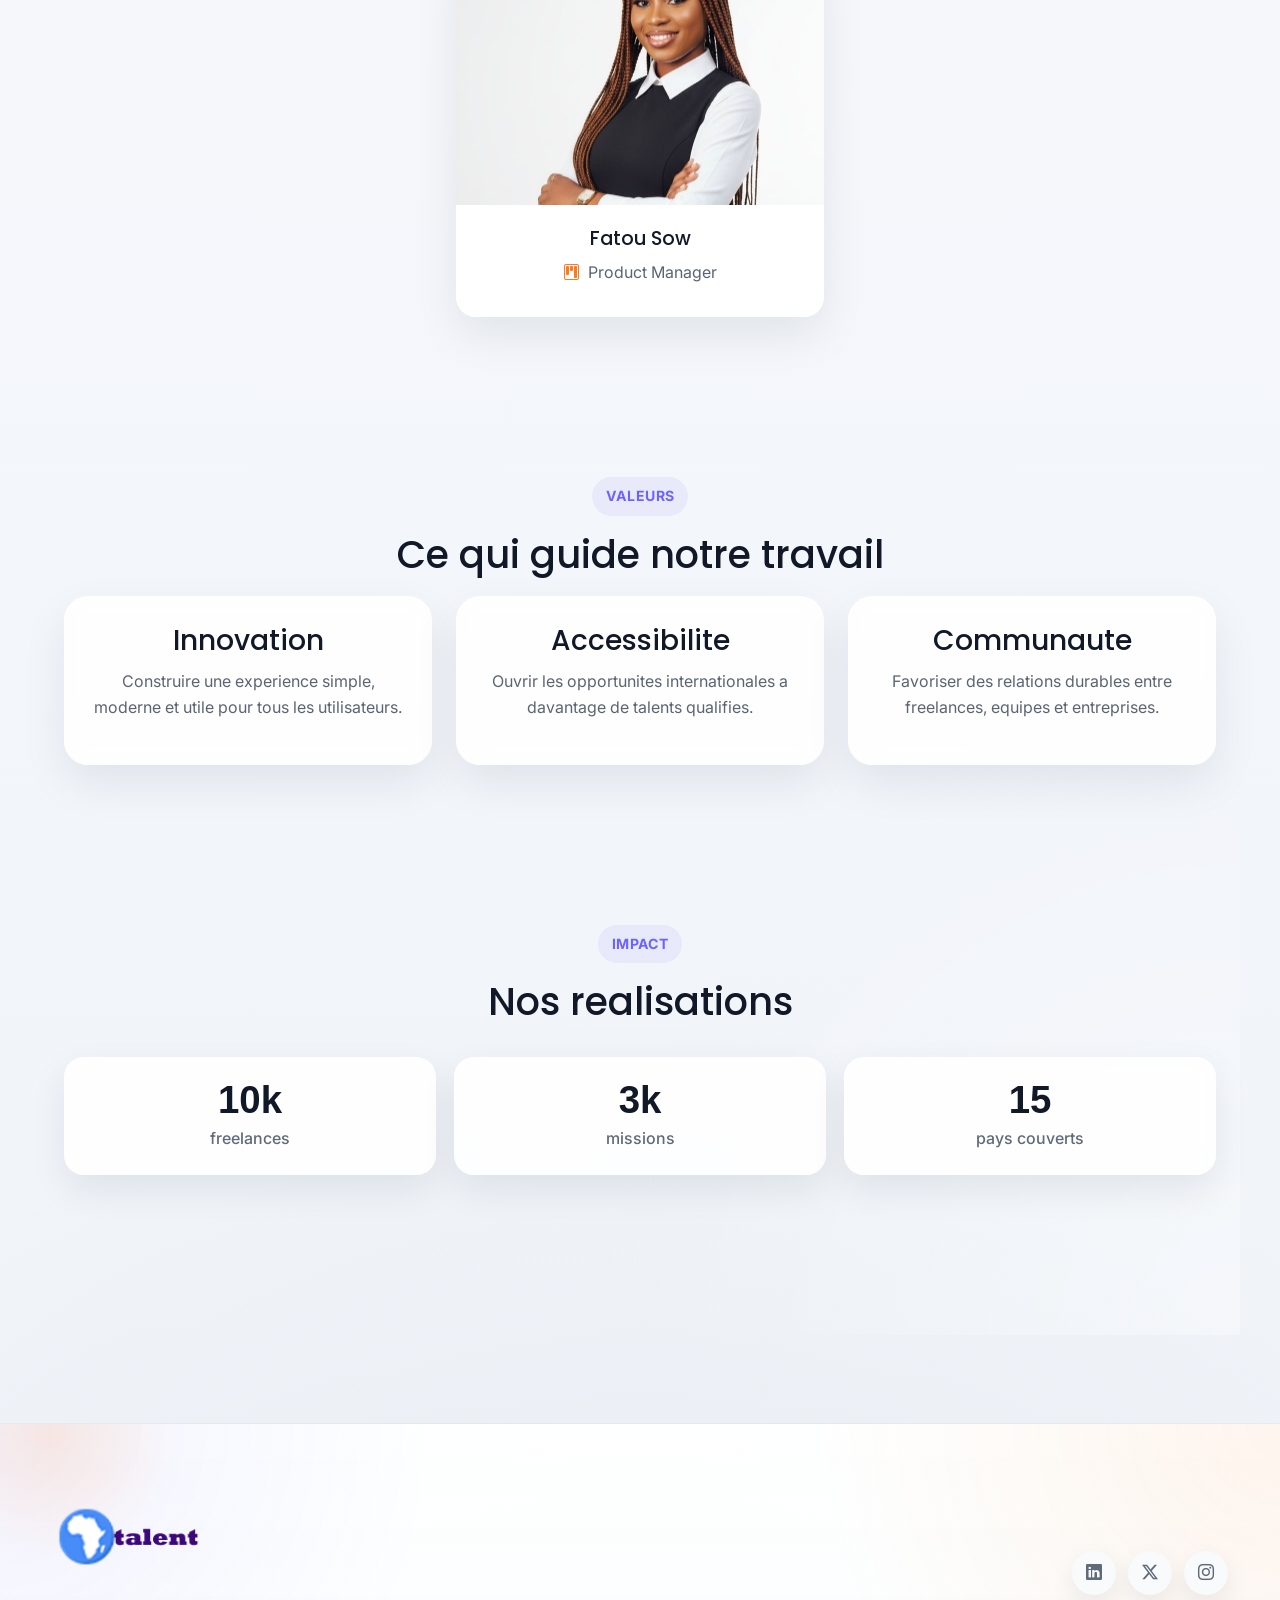
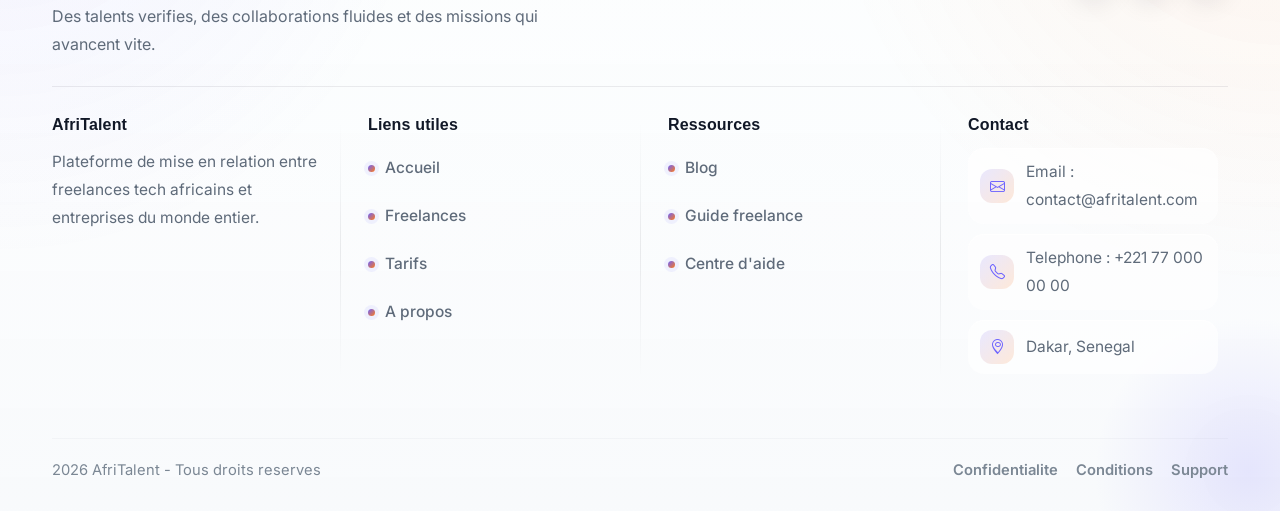
==== commit 9cda9a77: "CSS : responsive design mobile et tablette, media queries" ====
--- a/about.html
+++ b/about.html
@@ -69,35 +69,45 @@
     <section class="about-team">
       <div class="etiquette-section">Equipe</div>
       <h2>Les personnes derriere la plateforme</h2>
-      <div class="grille-cartes">
-        <article class="carte-freelance">
-          <img src="images/equipe3.jpg" class="img-fluid" alt="Tidiane Sow">
-          <div class="corps-carte">
-            <h3>Tidiane Sow</h3>
-            <p><i class="bi bi-person-badge"></i>CEO</p>
-          </div>
-        </article>
-        <article class="carte-freelance">
-          <img src="images/equipe2.jpg" class="img-fluid" alt="Samuella Mensah">
-          <div class="corps-carte">
-            <h3>Samuella Mensah</h3>
-            <p><i class="bi bi-cpu"></i>CTO</p>
-          </div>
-        </article>
-        <article class="carte-freelance">
-          <img src="images/equipe1.jpg" class="img-fluid" alt="Aicha Traore">
-          <div class="corps-carte">
-            <h3>Aicha Traore</h3>
-            <p><i class="bi bi-megaphone"></i>Marketing Manager</p>
-          </div>
-        </article>
-        <article class="carte-freelance">
-          <img src="images/temoignage2.jpg" class="img-fluid" alt="Fatou Sow">
-          <div class="corps-carte">
-            <h3>Fatou Sow</h3>
-            <p><i class="bi bi-kanban"></i>Product Manager</p>
-          </div>
-        </article>
+      <!-- Grille Bootstrap de l'equipe :
+           1 carte sur mobile, 2 sur tablette, puis 3 sur grand ecran. -->
+      <div class="row g-4 justify-content-center">
+        <div class="col-12 col-md-6 col-lg-4">
+          <article class="carte-freelance">
+            <img src="images/equipe3.jpg" class="img-fluid" alt="Tidiane Sow">
+            <div class="corps-carte">
+              <h3>Tidiane Sow</h3>
+              <p><i class="bi bi-person-badge"></i>CEO</p>
+            </div>
+          </article>
+        </div>
+        <div class="col-12 col-md-6 col-lg-4">
+          <article class="carte-freelance">
+            <img src="images/equipe2.jpg" class="img-fluid" alt="Samuella Mensah">
+            <div class="corps-carte">
+              <h3>Samuella Mensah</h3>
+              <p><i class="bi bi-cpu"></i>CTO</p>
+            </div>
+          </article>
+        </div>
+        <div class="col-12 col-md-6 col-lg-4">
+          <article class="carte-freelance">
+            <img src="images/equipe1.jpg" class="img-fluid" alt="Aicha Traore">
+            <div class="corps-carte">
+              <h3>Aicha Traore</h3>
+              <p><i class="bi bi-megaphone"></i>Marketing Manager</p>
+            </div>
+          </article>
+        </div>
+        <div class="col-12 col-md-6 col-lg-4">
+          <article class="carte-freelance">
+            <img src="images/temoignage2.jpg" class="img-fluid" alt="Fatou Sow">
+            <div class="corps-carte">
+              <h3>Fatou Sow</h3>
+              <p><i class="bi bi-kanban"></i>Product Manager</p>
+            </div>
+          </article>
+        </div>
       </div>
     </section>
 
@@ -159,11 +169,11 @@
 
       <!-- Liens et informations de contact -->
       <div class="row">
-        <div class="col-md-3">
+        <div class="col-12 col-md-6 col-lg-3">
           <h4>AfriTalent</h4>
           <p>Plateforme de mise en relation entre freelances tech africains et entreprises du monde entier.</p>
         </div>
-        <div class="col-md-3">
+        <div class="col-12 col-md-6 col-lg-3">
           <h4>Liens utiles</h4>
           <ul>
             <li><a href="index.html">Accueil</a></li>
@@ -172,7 +182,7 @@
             <li><a href="about.html">A propos</a></li>
           </ul>
         </div>
-        <div class="col-md-3">
+        <div class="col-12 col-md-6 col-lg-3">
           <h4>Ressources</h4>
           <ul>
             <li><a href="#">Blog</a></li>
@@ -180,7 +190,7 @@
             <li><a href="#">Centre d'aide</a></li>
           </ul>
         </div>
-        <div class="col-md-3">
+        <div class="col-12 col-md-6 col-lg-3">
           <h4>Contact</h4>
           <p>Email : contact@afritalent.com</p>
           <p>Telephone : +221 77 000 00 00</p>
--- a/css/style.css
+++ b/css/style.css
@@ -245,4 +245,1427 @@
 
 .btn-primary:hover {
   background: var(--secondary);
-}+}
+/* Zone principale des pages:
+   on garde du padding et un pseudo-element decoratif tres leger. */
+main.container {
+  padding: 48px 16px 80px;
+  position: relative;
+}
+
+main.container::before {
+  content: "";
+  position: absolute;
+  inset: 0;
+  pointer-events: none;
+  background:
+    radial-gradient(circle at top left, rgba(255, 255, 255, 0.55), transparent 24%),
+    radial-gradient(circle at bottom right, rgba(255, 255, 255, 0.35), transparent 24%);
+  z-index: -1;
+}
+
+/* Le header hero sert de reference pour les elements en position relative/absolute. */
+.entete-hero {
+  position: relative;
+}
+
+/* Conteneur media du hero pour placer du texte par-dessus l'image. */
+.media-hero {
+  position: relative;
+}
+
+/* Intro juste sous le hero de la page d'accueil. */
+.section-hero {
+  padding-top: 32px;
+  padding-bottom: 96px;
+  text-align: center;
+  max-width: 900px;
+  margin: 0 auto;
+}
+
+/* Petit label de section:
+   sert a introduire une section avec un style plus editorial/premium. */
+.etiquette-section {
+  display: inline-flex;
+  align-items: center;
+  gap: 8px;
+  padding: 8px 14px;
+  border-radius: 999px;
+  background: rgba(108, 99, 255, 0.08);
+  color: var(--primary);
+  font-size: 0.88rem;
+  font-weight: 700;
+  letter-spacing: 0.03em;
+  text-transform: uppercase;
+  margin-bottom: 16px;
+}
+
+/* Sous-titre principal de la section hero. */
+.section-hero h2 {
+  max-width: 760px;
+  margin: 0 auto 18px;
+  font-size: clamp(1.15rem, 2.3vw, 1.65rem);
+  color: #4b5563;
+  font-weight: 500;
+}
+
+/* Cible seulement le premier paragraphe direct du hero-section. */
+.section-hero > p:first-of-type {
+  max-width: 760px;
+  margin: 0 auto;
+  font-size: 1.05rem;
+  color: #5b6472;
+}
+
+/* Groupe de boutons dans les sections hero. */
+.actions-hero {
+  display: flex;
+  flex-wrap: wrap;
+  gap: 14px;
+  margin: 28px 0 24px;
+  justify-content: center;
+}
+
+/* Base commune de tous les gros boutons CTA. */
+.bouton-hero {
+  border: none;
+  border-radius: 999px;
+  padding: 14px 24px;
+  font-weight: 700;
+  font-family: var(--title-font);
+  transition: transform var(--transition), box-shadow var(--transition), background var(--transition), color var(--transition);
+}
+
+/* Petit mouvement vertical au survol. */
+.bouton-hero:hover {
+  transform: translateY(-3px);
+}
+
+/* Animation d'entree des enfants du hero sur l'image de la page d'accueil. */
+.contenu-hero-superpose > * {
+  opacity: 0;
+  transform: translateY(22px);
+  animation: heroReveal 0.8s ease forwards;
+}
+
+/* On decale chaque element pour creer un effet d'apparition en cascade. */
+.contenu-hero-superpose > *:nth-child(1) {
+  animation-delay: 0.08s;
+}
+
+.contenu-hero-superpose > *:nth-child(2) {
+  animation-delay: 0.16s;
+}
+
+.contenu-hero-superpose > *:nth-child(3) {
+  animation-delay: 0.24s;
+}
+
+.contenu-hero-superpose > *:nth-child(4) {
+  animation-delay: 0.32s;
+}
+
+/* Meme logique d'animation pour les autres heroes de pages internes. */
+.contenu-hero-interne > * {
+  opacity: 0;
+  transform: translateY(20px);
+  animation: heroReveal 0.8s ease forwards;
+}
+
+/* Delais progressifs pour les blocs internes. */
+.contenu-hero-interne > *:nth-child(1) {
+  animation-delay: 0.08s;
+}
+
+.contenu-hero-interne > *:nth-child(2) {
+  animation-delay: 0.16s;
+}
+
+.contenu-hero-interne > *:nth-child(3) {
+  animation-delay: 0.24s;
+}
+
+/* Bouton principal:
+   couleur forte + ombre plus visible. */
+.bouton-hero-primaire {
+  background: linear-gradient(135deg, var(--primary), #8a7dff);
+  color: var(--white);
+  box-shadow: 0 16px 30px rgba(108, 99, 255, 0.28);
+}
+
+/* Renforce l'ombre au hover. */
+.bouton-hero-primaire:hover {
+  box-shadow: 0 22px 38px rgba(108, 99, 255, 0.34);
+}
+
+/* Bouton secondaire:
+   plus neutre, en blanc, pour creer une hierarchie avec le principal. */
+.bouton-hero-secondaire {
+  background: var(--white);
+  color: var(--dark);
+  border: 1px solid rgba(17, 24, 39, 0.08);
+  box-shadow: 0 12px 28px rgba(17, 24, 39, 0.08);
+}
+
+/* Hover du bouton secondaire:
+   leger rappel de la couleur secondaire. */
+.bouton-hero-secondaire:hover {
+  background: #fff7f0;
+  color: var(--secondary);
+  box-shadow: 0 18px 34px rgba(255, 122, 24, 0.16);
+}
+
+/* Cartes de chiffres/statistiques. */
+.statistiques-hero {
+  display: grid;
+  grid-template-columns: repeat(3, minmax(0, 1fr));
+  gap: 18px;
+  margin-top: 32px;
+}
+
+/* Carte individuelle d'une stat. */
+.carte-stat {
+  background: rgba(255, 255, 255, 0.88);
+  border-radius: 20px;
+  padding: 24px 18px;
+  box-shadow: 0 14px 36px rgba(17, 24, 39, 0.08);
+  backdrop-filter: blur(10px);
+}
+
+/* Valeur numerique de la statistique. */
+.carte-stat strong {
+  display: block;
+  margin-bottom: 6px;
+  color: var(--dark);
+  font-family: var(--title-font);
+  font-size: clamp(1.7rem, 3vw, 2.4rem);
+  line-height: 1;
+}
+
+/* Texte explicatif de la statistique. */
+.carte-stat span {
+  color: #5f6b7a;
+  font-weight: 500;
+}
+
+/* Grille responsive reutilisable pour les cartes. */
+.grille-cartes {
+  display: grid;
+  grid-template-columns: repeat(auto-fit, minmax(240px, 1fr));
+  gap: 24px;
+}
+
+/* Quand une section passe sur la grille Bootstrap,
+   on force les colonnes a prendre toute la hauteur disponible. */
+.row.g-4 > [class*="col-"] {
+  display: flex;
+}
+
+/* Les cartes placees dans les colonnes Bootstrap remplissent bien leur colonne. */
+.row.g-4 > [class*="col-"] > .carte-freelance,
+.row.g-4 > [class*="col-"] > .carte-blog,
+.row.g-4 > [class*="col-"] > .carte-temoignage,
+.row.g-4 > [class*="col-"] > .pricing-card {
+  width: 100%;
+  height: 100%;
+}
+
+/* Apparence commune des cartes de freelances, blog et temoignages. */
+.carte-freelance,
+.carte-blog,
+.carte-temoignage {
+  background: rgba(255, 255, 255, 0.92);
+  border-radius: 20px;
+  overflow: hidden;
+  box-shadow: 0 18px 45px rgba(17, 24, 39, 0.08);
+  transition: transform var(--transition), box-shadow var(--transition);
+  backdrop-filter: blur(10px);
+}
+
+/* Effet de survol qui donne du relief aux cartes. */
+.carte-freelance:hover,
+.carte-blog:hover,
+.carte-temoignage:hover {
+  transform: translateY(-6px);
+  box-shadow: 0 24px 55px rgba(17, 24, 39, 0.14);
+}
+
+/* Les images de cartes prennent toute la largeur et gardent un bon cadrage. */
+.carte-freelance img,
+.carte-blog img,
+.carte-temoignage img {
+  width: 100%;
+  height: 240px;
+  object-fit: cover;
+  object-position: center;
+}
+
+/* Les temoignages gardent un leger recentrage du visage,
+   tout en conservant exactement la meme hauteur que les autres cartes. */
+.carte-temoignage img {
+  object-position: center 22%;
+}
+
+/* Image principale du hero sur la page d'accueil. */
+.image-hero {
+  height: 420px;
+  object-fit: cover;
+  border-bottom-left-radius: 28px;
+  border-bottom-right-radius: 28px;
+  box-shadow: 0 20px 50px rgba(17, 24, 39, 0.18);
+}
+
+/* Overlay sombre sur l'image du hero:
+   il sert surtout a rendre le texte blanc bien lisible. */
+.superposition-hero {
+  /* Se place au-dessus de l'image hero. */
+  position: absolute;
+  inset: 0;
+  /* Centre le bloc texte verticalement et horizontalement. */
+  display: flex;
+  align-items: center;
+  justify-content: center;
+  /* Evite que le texte colle aux bords sur petit ecran. */
+  padding: 32px 20px;
+  /* Degrade sombre pour rendre le texte bien lisible. */
+  background:
+    linear-gradient(90deg, rgba(17, 24, 39, 0.78) 0%, rgba(17, 24, 39, 0.5) 45%, rgba(17, 24, 39, 0.18) 100%);
+  border-bottom-left-radius: 28px;
+  border-bottom-right-radius: 28px;
+}
+
+/* Bloc qui contient le texte pose sur l'image. */
+.contenu-hero-superpose {
+  width: min(100%, 760px);
+  text-align: center;
+  color: var(--white);
+}
+
+/* Petit badge au-dessus du titre dans le hero. */
+.accroche-hero {
+  display: inline-block;
+  margin-bottom: 18px;
+  padding: 8px 14px;
+  border-radius: 999px;
+  background: rgba(255, 255, 255, 0.14);
+  color: #f9fafb;
+  font-size: 0.9rem;
+  font-weight: 600;
+  letter-spacing: 0.02em;
+  backdrop-filter: blur(6px);
+}
+
+/* Titre principal sur l'image hero. */
+.contenu-hero-superpose h1 {
+  color: var(--white);
+  font-size: clamp(2.3rem, 5vw, 4.35rem);
+  line-height: 1.05;
+  letter-spacing: -0.04em;
+  margin-bottom: 16px;
+}
+
+/* Paragraphe du hero sur image. */
+.contenu-hero-superpose p {
+  max-width: 640px;
+  margin: 0 auto;
+  color: rgba(255, 255, 255, 0.9);
+  font-size: 1.05rem;
+}
+
+/* Hero des pages internes:
+   fond plus leger que le hero image, mais visuellement premium. */
+.hero-interne {
+  padding: 64px 0 72px;
+  background:
+    radial-gradient(circle at top left, rgba(108, 99, 255, 0.14), transparent 30%),
+    radial-gradient(circle at top right, rgba(255, 122, 24, 0.14), transparent 32%),
+    linear-gradient(180deg, rgba(255, 255, 255, 0.88) 0%, rgba(247, 248, 252, 0.82) 100%);
+  backdrop-filter: blur(10px);
+}
+
+/* Contenu centre des pages internes. */
+.contenu-hero-interne {
+  max-width: 780px;
+  margin: 0 auto;
+  text-align: center;
+}
+
+/* Grand titre des pages internes. */
+.contenu-hero-interne h1 {
+  font-size: clamp(2.2rem, 5vw, 4rem);
+  line-height: 1.08;
+  letter-spacing: -0.03em;
+  margin-bottom: 16px;
+}
+
+/* Texte d'intro des pages internes. */
+.contenu-hero-interne p {
+  max-width: 680px;
+  margin: 0 auto;
+  font-size: 1.05rem;
+}
+
+/* Intro specifique a la page freelances:
+   ici on retire un peu d'espace en haut car le hero fait deja le travail visuel. */
+.directory-intro {
+  padding-top: 0;
+}
+
+/* Ces sections sont centrees pour garder une presentation plus editorial/premium. */
+.search-panel,
+.filter-section,
+.freelance-listing {
+  text-align: center;
+}
+
+/* Bloc de recherche principal de la page freelances. */
+.search-panel {
+  max-width: 980px;
+  margin: 0 auto 20px;
+}
+
+/* Barre de recherche stylisee comme un panneau premium. */
+.search-bar {
+  /* Flex pour aligner champ de recherche et boutons de filtre. */
+  display: flex;
+  align-items: center;
+  justify-content: space-between;
+  gap: 18px;
+  /* Padding interne du panneau. */
+  padding: 18px;
+  /* Fond legerement transparent pour garder la coherence du design. */
+  background: rgba(255, 255, 255, 0.84);
+  border: 1px solid rgba(17, 24, 39, 0.06);
+  border-radius: 24px;
+  box-shadow: 0 16px 40px rgba(17, 24, 39, 0.08);
+  backdrop-filter: blur(12px);
+}
+
+/* Zone gauche de la recherche:
+   icone + input. */
+.search-field {
+  flex: 1;
+  display: flex;
+  align-items: center;
+  gap: 12px;
+  padding: 0 6px;
+}
+
+/* Icone dans le champ de recherche. */
+.search-field i {
+  color: var(--primary);
+  font-size: 1.1rem;
+}
+
+/* Input principal:
+   pas de bordure native pour garder un look plus propre. */
+.search-field input {
+  width: 100%;
+  border: none;
+  outline: none;
+  background: transparent;
+  color: var(--dark);
+  font-size: 1rem;
+}
+
+/* Conteneurs des boutons de tri / filtres. */
+.search-tools,
+.filter-chips {
+  display: flex;
+  flex-wrap: wrap;
+  gap: 12px;
+  justify-content: center;
+}
+
+/* Puces de filtres:
+   petits boutons pill reutilisables sur la page. */
+.filter-chip {
+  border: 1px solid rgba(17, 24, 39, 0.08);
+  border-radius: 999px;
+  padding: 12px 18px;
+  background: rgba(255, 255, 255, 0.86);
+  color: var(--dark);
+  font-weight: 600;
+  box-shadow: 0 12px 28px rgba(17, 24, 39, 0.06);
+  transition: transform var(--transition), box-shadow var(--transition), color var(--transition), background var(--transition);
+  backdrop-filter: blur(10px);
+}
+
+/* Petit espace entre l'icone et le texte du chip. */
+.filter-chip i {
+  margin-right: 8px;
+}
+
+/* Etat hover et actif d'un chip. */
+.filter-chip:hover,
+.filter-chip.active {
+  transform: translateY(-2px);
+  background: linear-gradient(135deg, rgba(108, 99, 255, 0.12), rgba(255, 122, 24, 0.14));
+  color: var(--primary);
+  box-shadow: 0 16px 34px rgba(17, 24, 39, 0.1);
+}
+
+/* Espace sous la section des filtres. */
+.filter-section {
+  margin-bottom: 16px;
+}
+
+/* Ajustement du label de section dans le listing freelances. */
+.freelance-listing .etiquette-section {
+  margin-bottom: 10px;
+}
+
+/* Sections internes centrees sur plusieurs pages. */
+.about-story,
+.about-team,
+.values-section,
+.about-stats,
+.blog-section,
+.pricing-section,
+.contact-section {
+  text-align: center;
+}
+
+/* Certaines sections ont aussi une largeur maitrisee pour eviter des lignes trop longues. */
+.about-story,
+.blog-section,
+.pricing-section {
+  max-width: 980px;
+  margin: 0 auto;
+}
+
+/* Les cartes de l'equipe doivent rester bien alignees,
+   meme si le contenu texte varie legerement d'une personne a l'autre. */
+.about-team .carte-freelance {
+  height: 100%;
+}
+
+.about-team .corps-carte {
+  min-height: 110px;
+  display: flex;
+  flex-direction: column;
+  justify-content: center;
+}
+
+/* Cadrage un peu plus haut pour mieux mettre les visages en valeur. */
+.about-team .carte-freelance img {
+  height: 260px;
+  object-position: center 18%;
+}
+
+/* Les cartes freelances de l'annuaire gardent une structure reguliere
+   pour que les profils restent bien alignes dans la grille. */
+.freelance-listing .carte-freelance {
+  height: 100%;
+}
+
+.freelance-listing .corps-carte {
+  min-height: 210px;
+  display: flex;
+  flex-direction: column;
+  justify-content: flex-start;
+}
+
+.freelance-listing .carte-freelance img {
+  height: 260px;
+  object-position: center 18%;
+}
+
+.freelance-listing .carte-freelance button {
+  margin-top: auto;
+  align-self: flex-start;
+}
+
+/* Petit espace au-dessus de la grille de valeurs. */
+.values-grid {
+  margin-top: 16px;
+}
+
+/* Cartes informatives reutilisables:
+   valeurs, tarifs, formulaire, bloc contact. */
+.info-card,
+.pricing-card,
+.contact-form,
+.contact-info {
+  background: rgba(255, 255, 255, 0.9);
+  border-radius: 24px;
+  padding: 28px;
+  box-shadow: 0 18px 45px rgba(17, 24, 39, 0.08);
+  backdrop-filter: blur(10px);
+}
+
+/* Titre de certaines cartes avec espacement controle. */
+.info-card h3,
+.pricing-card h3 {
+  margin-bottom: 12px;
+}
+
+/* Les cartes de pricing doivent avoir la meme hauteur visuelle. */
+.pricing-grid {
+  align-items: stretch;
+}
+
+/* Texte des cartes tarifaires centre. */
+.pricing-card {
+  text-align: center;
+}
+
+/* Badge icone dans les cartes tarifs. */
+.pricing-badge {
+  width: 64px;
+  height: 64px;
+  margin: 0 auto 18px;
+  display: flex;
+  align-items: center;
+  justify-content: center;
+  border-radius: 20px;
+  background: linear-gradient(135deg, rgba(108, 99, 255, 0.14), rgba(255, 122, 24, 0.18));
+  color: var(--primary);
+  font-size: 1.5rem;
+}
+
+/* Prix mis en avant avec une typographie forte. */
+.pricing-price {
+  margin-bottom: 18px;
+  color: var(--dark);
+  font-family: var(--title-font);
+  font-size: 1.8rem;
+  font-weight: 700;
+}
+
+/* Liste d'avantages dans les cartes tarifs. */
+.pricing-card ul {
+  list-style: none;
+  padding: 0;
+  margin: 0 0 24px;
+  display: grid;
+  gap: 12px;
+}
+
+/* Les icones des listes de tarifs prennent la couleur secondaire. */
+.pricing-card li i {
+  margin-right: 10px;
+  color: var(--secondary);
+}
+
+/* Carte "mise en avant" pour le plan principal. */
+.pricing-card-featured {
+  border: 1px solid rgba(108, 99, 255, 0.18);
+  box-shadow: 0 24px 52px rgba(108, 99, 255, 0.12);
+}
+
+/* Mise en page a deux colonnes pour la page contact. */
+.contact-layout {
+  display: grid;
+  grid-template-columns: 0.95fr 1.05fr;
+  gap: 24px;
+  align-items: start;
+}
+
+/* Bloc d'information de contact aligne a gauche pour plus de lisibilite. */
+.contact-info {
+  text-align: left;
+}
+
+/* Liste verticale des points de contact. */
+.contact-points {
+  display: grid;
+  gap: 14px;
+  margin-top: 24px;
+}
+
+/* Supprime l'espace par defaut des paragraphes de contact. */
+.contact-points p {
+  margin: 0;
+}
+
+/* Couleur des icones dans le bloc contact. */
+.contact-points i {
+  color: var(--primary);
+  margin-right: 10px;
+}
+
+/* Formulaire de contact organise en grille verticale. */
+.contact-form {
+  display: grid;
+  gap: 12px;
+  text-align: left;
+}
+
+/* Labels plus lisibles dans le formulaire. */
+.contact-form label {
+  font-weight: 600;
+  color: var(--dark);
+}
+
+/* Champs du formulaire:
+   fond leger, bordure douce, coins arrondis. */
+.contact-form input,
+.contact-form select,
+.contact-form textarea {
+  width: 100%;
+  border: 1px solid rgba(17, 24, 39, 0.1);
+  border-radius: 16px;
+  padding: 14px 16px;
+  outline: none;
+  background: #fbfcfe;
+}
+
+/* Zone de texte plus haute et redimensionnable verticalement. */
+.contact-form textarea {
+  min-height: 160px;
+  resize: vertical;
+}
+
+/* Le bouton du formulaire n'occupe pas toute la largeur sur desktop. */
+.contact-form .hero-btn {
+  width: auto;
+  justify-self: start;
+}
+
+/* Bandeau de confiance sous le hero. */
+.bandeau-confiance {
+  display: grid;
+  gap: 18px;
+  margin: -40px auto 32px;
+  padding: 24px 28px;
+  max-width: 980px;
+  background: rgba(255, 255, 255, 0.88);
+  border: 1px solid rgba(17, 24, 39, 0.06);
+  border-radius: 24px;
+  box-shadow: 0 18px 44px rgba(17, 24, 39, 0.08);
+  backdrop-filter: blur(10px);
+  text-align: center;
+}
+
+/* Phrase principale du bandeau. */
+.bandeau-confiance > span {
+  color: #4b5563;
+  font-weight: 600;
+}
+
+/* Alignement horizontal des "logos" textuels. */
+.logos-confiance {
+  display: flex;
+  flex-wrap: wrap;
+  justify-content: center;
+  gap: 12px;
+}
+
+/* Style visuel de chaque pastille/secteur. */
+.logos-confiance span {
+  padding: 10px 14px;
+  border-radius: 999px;
+  background: #f8fafc;
+  color: #64748b;
+  font-weight: 700;
+  letter-spacing: 0.02em;
+}
+
+/* Sections principales de la home centrees. */
+.how-it-works,
+.categories,
+.section-temoignages,
+.section-cta {
+  text-align: center;
+}
+
+/* Marges entre sections pour donner plus d'air. */
+.how-it-works {
+  margin-bottom: 20px;
+}
+
+.categories {
+  margin-bottom: 20px;
+}
+
+.section-temoignages {
+  margin-bottom: 28px;
+}
+
+/* Cartes des sections "comment ca marche" et "categories". */
+.how-it-works article,
+.categories article {
+  background: var(--white);
+  border-radius: 18px;
+  padding: 24px;
+  box-shadow: 0 14px 35px rgba(17, 24, 39, 0.07);
+  transition: transform var(--transition), box-shadow var(--transition);
+}
+
+/* Relief au hover sur ces cartes. */
+.how-it-works article:hover,
+.categories article:hover {
+  transform: translateY(-4px);
+  box-shadow: 0 20px 45px rgba(17, 24, 39, 0.12);
+}
+
+/* Mise en page des titres avec icones integrees. */
+.how-it-works h3,
+.categories h3 {
+  display: flex;
+  align-items: center;
+  justify-content: center;
+  gap: 12px;
+  margin-bottom: 12px;
+}
+
+/* Style des icones dans ces sections:
+   pastille, taille, couleur, degrades. */
+.how-it-works i,
+.categories i {
+  width: 48px;
+  height: 48px;
+  display: inline-flex;
+  align-items: center;
+  justify-content: center;
+  border-radius: 14px;
+  background: linear-gradient(135deg, rgba(108, 99, 255, 0.14), rgba(255, 122, 24, 0.18));
+  color: var(--primary);
+  font-size: 1.3rem;
+  flex-shrink: 0;
+  box-shadow: inset 0 1px 0 rgba(255, 255, 255, 0.8);
+}
+
+/* Grille responsive de la section "comment ca marche". */
+.how-it-works {
+  display: grid;
+  grid-template-columns: repeat(auto-fit, minmax(220px, 1fr));
+  gap: 24px;
+}
+
+/* Le titre prend toute la largeur de la grille. */
+.how-it-works h2 {
+  grid-column: 1 / -1;
+  margin-bottom: 8px;
+}
+
+/* Meme chose pour les petits labels de section. */
+.how-it-works .etiquette-section,
+.categories .etiquette-section,
+.section-temoignages .etiquette-section {
+  grid-column: 1 / -1;
+  justify-self: center;
+  margin-bottom: 0;
+}
+
+/* Grille responsive de la section categories. */
+.categories {
+  display: grid;
+  grid-template-columns: repeat(auto-fit, minmax(240px, 1fr));
+  gap: 24px;
+}
+
+/* Le titre prend toute la largeur de la grille categories. */
+.categories h2 {
+  grid-column: 1 / -1;
+  margin-bottom: 8px;
+}
+
+/* Espace sous le titre des temoignages. */
+.testimonials-section h2 {
+  margin-bottom: 28px;
+}
+
+/* On annule la marge native du blockquote. */
+.carte-temoignage {
+  margin: 0;
+}
+
+/* Structure verticale du contenu texte dans un temoignage. */
+.carte-temoignage .corps-carte {
+  display: grid;
+  gap: 12px;
+}
+
+/* Supprime les marges parasites sur le texte des temoignages. */
+.carte-temoignage p {
+  margin: 0;
+}
+
+/* Auteur du temoignage mis en avant avec la couleur primaire. */
+.carte-temoignage footer {
+  color: var(--primary);
+  font-weight: 600;
+}
+
+/* Bloc final d'appel a l'action. */
+.section-cta {
+  max-width: 760px;
+  margin: 24px auto 0;
+  background: linear-gradient(135deg, rgba(108, 99, 255, 0.08), rgba(255, 122, 24, 0.1));
+  border-radius: 28px;
+  padding: 56px 28px;
+}
+
+/* Titre du CTA final. */
+.section-cta h2 {
+  font-size: clamp(1.9rem, 3vw, 2.7rem);
+  margin-bottom: 16px;
+}
+
+/* Paragraphe du CTA avec largeur limitee. */
+.section-cta p {
+  max-width: 620px;
+  margin: 0 auto 24px;
+  color: #556070;
+}
+
+/* Footer global:
+   fond travaille, halos decoratifs et structure premium. */
+.pied-site {
+  /* Espace entre le contenu principal et le footer. */
+  margin-top: 88px;
+  /* Padding haut/bas du footer. */
+  padding: 64px 0 28px;
+  /* Plusieurs couches pour un footer plus riche visuellement. */
+  background:
+    radial-gradient(circle at top left, rgba(108, 99, 255, 0.08), transparent 30%),
+    radial-gradient(circle at top right, rgba(255, 122, 24, 0.08), transparent 32%),
+    linear-gradient(180deg, rgba(255, 255, 255, 0.94) 0%, rgba(248, 250, 252, 0.98) 100%);
+  border-top: 1px solid rgba(17, 24, 39, 0.08);
+  /* Permet de positionner les halos decoratifs. */
+  position: relative;
+  overflow: hidden;
+}
+
+/* Halo decoratif en bas a droite. */
+.pied-site::before {
+  content: "";
+  position: absolute;
+  inset: auto -10% -120px auto;
+  width: 320px;
+  height: 320px;
+  border-radius: 50%;
+  background: radial-gradient(circle, rgba(108, 99, 255, 0.14), transparent 68%);
+  pointer-events: none;
+}
+
+/* Halo decoratif en haut a gauche. */
+.pied-site::after {
+  content: "";
+  position: absolute;
+  inset: -120px auto auto -80px;
+  width: 260px;
+  height: 260px;
+  border-radius: 50%;
+  background: radial-gradient(circle, rgba(255, 122, 24, 0.12), transparent 70%);
+  pointer-events: none;
+}
+
+/* Partie haute du footer:
+   logo, phrase de marque, reseaux sociaux. */
+.haut-pied {
+  display: flex;
+  align-items: center;
+  justify-content: space-between;
+  gap: 24px;
+  padding-bottom: 28px;
+  margin-bottom: 28px;
+  border-bottom: 1px solid rgba(17, 24, 39, 0.08);
+  position: relative;
+  z-index: 1;
+}
+
+/* Texte descriptif sous le logo du footer. */
+.marque-pied p {
+  max-width: 520px;
+  margin: 14px 0 0;
+  font-size: 1rem;
+  line-height: 1.75;
+  color: #516072;
+}
+
+/* Ligne d'icones sociales. */
+.reseaux-pied {
+  display: flex;
+  gap: 12px;
+}
+
+/* Boutons sociaux ronds. */
+.reseaux-pied a {
+  /* Taille fixe pour obtenir un cercle parfait. */
+  width: 44px;
+  height: 44px;
+  /* Centre parfaitement l'icone dedans. */
+  display: inline-flex;
+  align-items: center;
+  justify-content: center;
+  border-radius: 999px;
+  background: #f8fafc;
+  color: var(--dark);
+  box-shadow: 0 10px 24px rgba(17, 24, 39, 0.08);
+  transition: transform var(--transition), background var(--transition), color var(--transition), box-shadow var(--transition);
+}
+
+/* Hover des reseaux sociaux. */
+.reseaux-pied a:hover {
+  background: linear-gradient(135deg, var(--primary), var(--secondary));
+  color: var(--white);
+  transform: translateY(-3px);
+  box-shadow: 0 16px 30px rgba(108, 99, 255, 0.2);
+}
+
+/* Titre de colonne dans le footer. */
+.pied-site h4 {
+  margin-bottom: 14px;
+  font-size: 1rem;
+  font-weight: 700;
+  letter-spacing: 0.01em;
+  color: var(--dark);
+}
+
+/* Style texte/lien general du footer. */
+.pied-site p,
+.pied-site li,
+.pied-site a {
+  color: #5f6b7a;
+  text-decoration: none;
+}
+
+/* Reglage fin sur le texte des colonnes du footer. */
+.pied-site .row p,
+.pied-site .row li,
+.pied-site .row a {
+  font-size: 0.97rem;
+  line-height: 1.8;
+}
+
+/* Espacement des paragraphes dans les colonnes. */
+.pied-site .row p {
+  margin-bottom: 10px;
+}
+
+/* Colonnes du footer au-dessus des effets decoratifs. */
+.pied-site .row > div {
+  margin-bottom: 18px;
+  position: relative;
+  z-index: 1;
+}
+
+/* Espace lateral des colonnes. */
+.pied-site .row > [class*="col-"] {
+  padding-right: 22px;
+}
+
+/* Colonnes 2 a 4 legerement decalees pour une meilleure respiration. */
+.pied-site .row > [class*="col-"]:not(:first-child) {
+  padding-left: 28px;
+}
+
+/* Fine ligne verticale entre colonnes du footer. */
+.pied-site .row > [class*="col-"]:not(:first-child)::before {
+  content: "";
+  position: absolute;
+  left: 0;
+  top: 6px;
+  bottom: 6px;
+  width: 1px;
+  background: linear-gradient(180deg, transparent, rgba(17, 24, 39, 0.08), transparent);
+}
+
+/* Liste du footer sans puce native. */
+.pied-site ul {
+  list-style: none;
+  padding-left: 0;
+  margin-bottom: 0;
+}
+
+/* Espacement entre liens verticaux du footer. */
+.pied-site li + li {
+  margin-top: 8px;
+}
+
+/* Les liens du footer sont alignes avec un petit point decoratif. */
+.pied-site ul li a {
+  display: inline-flex;
+  align-items: center;
+  gap: 10px;
+  padding: 6px 0;
+  font-weight: 500;
+}
+
+/* Petit point/decorateur devant chaque lien de liste. */
+.pied-site ul li a::before {
+  content: "";
+  width: 7px;
+  height: 7px;
+  border-radius: 999px;
+  background: linear-gradient(135deg, var(--primary), var(--secondary));
+  box-shadow: 0 0 0 4px rgba(108, 99, 255, 0.08);
+  transition: transform var(--transition), box-shadow var(--transition);
+}
+
+/* Animation du point au hover. */
+.pied-site ul li a:hover::before {
+  transform: scale(1.15);
+  box-shadow: 0 0 0 6px rgba(108, 99, 255, 0.12);
+}
+
+/* Hover general des liens du footer. */
+.pied-site a:hover {
+  color: var(--primary);
+}
+
+/* Les lignes de contact a droite ressemblent a de petits badges informatifs. */
+.pied-site .row > [class*="col-"]:last-child p {
+  /* Aligne icone et texte sur une meme ligne. */
+  display: flex;
+  align-items: center;
+  gap: 12px;
+  /* Aspect petit badge/panneau. */
+  padding: 10px 12px;
+  margin-bottom: 10px;
+  border-radius: 16px;
+  background: rgba(255, 255, 255, 0.65);
+  box-shadow: inset 0 1px 0 rgba(255, 255, 255, 0.75);
+}
+
+/* Zone icone au debut de chaque ligne de contact. */
+.pied-site .row > [class*="col-"]:last-child p::before {
+  display: inline-flex;
+  align-items: center;
+  justify-content: center;
+  width: 34px;
+  height: 34px;
+  border-radius: 12px;
+  background: linear-gradient(135deg, rgba(108, 99, 255, 0.14), rgba(255, 122, 24, 0.16));
+  color: var(--primary);
+  font-family: "bootstrap-icons";
+  font-size: 0.95rem;
+  flex-shrink: 0;
+}
+
+/* Icône email. */
+.pied-site .row > [class*="col-"]:last-child p:nth-of-type(1)::before {
+  content: "\f32f";
+}
+
+/* Icône téléphone. */
+.pied-site .row > [class*="col-"]:last-child p:nth-of-type(2)::before {
+  content: "\f5c1";
+}
+
+/* Icône localisation. */
+.pied-site .row > [class*="col-"]:last-child p:nth-of-type(3)::before {
+  content: "\f3e8";
+}
+
+/* Ligne de separation avant le bas de footer. */
+.pied-site hr {
+  margin: 36px 0 20px;
+  color: rgba(17, 24, 39, 0.1);
+}
+
+/* Bas du footer:
+   copyright a gauche, liens legaux a droite. */
+.bas-pied {
+  display: flex;
+  align-items: center;
+  justify-content: space-between;
+  gap: 16px;
+  flex-wrap: wrap;
+  position: relative;
+  z-index: 1;
+}
+
+/* Texte discret de copyright. */
+.bas-pied p {
+  margin: 0;
+  font-size: 0.92rem;
+  color: #7b8794;
+}
+
+/* Groupe de liens legaux. */
+.liens-bas-pied {
+  display: flex;
+  flex-wrap: wrap;
+  gap: 18px;
+}
+
+/* Style des liens legaux. */
+.liens-bas-pied a {
+  font-size: 0.92rem;
+  font-weight: 600;
+  color: #7b8794;
+  position: relative;
+}
+
+/* Petit underline anime au hover. */
+.liens-bas-pied a::after {
+  content: "";
+  position: absolute;
+  left: 0;
+  right: 0;
+  bottom: -4px;
+  height: 1px;
+  background: currentColor;
+  opacity: 0;
+  transform: scaleX(0.6);
+  transition: opacity var(--transition), transform var(--transition);
+}
+
+/* Active le underline des liens legaux au hover. */
+.liens-bas-pied a:hover::after {
+  opacity: 1;
+  transform: scaleX(1);
+}
+
+/* Padding interne standard des contenus de cartes. */
+.corps-carte {
+  padding: 22px;
+}
+
+/* Titre dans le corps d'une carte. */
+.corps-carte h3 {
+  margin-bottom: 10px;
+  font-size: 1.2rem;
+}
+
+/* Espacement entre paragraphes d'une carte. */
+.corps-carte p {
+  margin-bottom: 10px;
+}
+
+/* Couleur des icones a l'interieur des cartes. */
+.corps-carte i {
+  color: var(--secondary);
+  margin-right: 8px;
+}
+
+/* Espace avant les liens/boutons en fin de carte. */
+.corps-carte a,
+.corps-carte button {
+  margin-top: 10px;
+}
+
+/* Style des liens textes dans les cartes. */
+.corps-carte a {
+  color: var(--primary);
+  font-weight: 600;
+  text-decoration: none;
+}
+
+/* Hover des liens de cartes. */
+.corps-carte a:hover {
+  color: var(--secondary);
+}
+
+/* Bouton de contact dans les cartes freelances. */
+.carte-freelance button {
+  border: none;
+  border-radius: 999px;
+  padding: 10px 18px;
+  background: var(--primary);
+  color: var(--white);
+  font-weight: 600;
+}
+
+/* Hover du bouton de carte freelance. */
+.carte-freelance button:hover {
+  background: var(--secondary);
+}
+
+/* Etat initial des elements animes au scroll:
+   invisibles + legerement decales. */
+[data-reveal] {
+  /* L'element commence cache... */
+  opacity: 0;
+  /* ...et legerement plus bas que sa position finale. */
+  transform: translateY(26px);
+  /* Transition douce lorsque la classe is-visible sera ajoutee. */
+  transition: opacity 0.7s ease, transform 0.7s ease;
+  /* Optimisation des performances d'animation. */
+  will-change: opacity, transform;
+}
+
+/* Etat visible quand l'element entre dans le viewport. */
+[data-reveal].is-visible {
+  opacity: 1;
+  transform: translateY(0);
+}
+
+/* Variantes d'animation laterale. */
+[data-reveal="left"] {
+  transform: translateX(-28px);
+}
+
+[data-reveal="right"] {
+  transform: translateX(28px);
+}
+
+/* Etat final des animations laterales. */
+[data-reveal="left"].is-visible,
+[data-reveal="right"].is-visible {
+  transform: translateX(0);
+}
+
+/* Animation utilisee dans les heroes. */
+@keyframes heroReveal {
+  from {
+    opacity: 0;
+    transform: translateY(22px);
+  }
+  to {
+    opacity: 1;
+    transform: translateY(0);
+  }
+}
+
+/* Responsive desktop large :
+   on donne un peu plus d'air aux sections sur les grands ecrans. */
+@media (min-width: 1200px) {
+  main.container {
+    padding-left: 24px;
+    padding-right: 24px;
+  }
+
+  .section-cta {
+    padding-left: 40px;
+    padding-right: 40px;
+  }
+}
+
+/* Responsive tablette :
+   on commence a compacter les espaces et a simplifier les mises en page. */
+@media (max-width: 991.98px) {
+  body {
+    padding-top: 82px;
+  }
+
+  .navbar {
+    padding: 12px 0;
+  }
+
+  /* Le menu replie doit rester lisible et bien se detacher du hero. */
+  .navbar-collapse {
+    margin-top: 14px;
+    padding: 14px;
+    border-radius: 18px;
+    background: rgba(255, 255, 255, 0.96);
+    box-shadow: 0 14px 34px rgba(17, 24, 39, 0.08);
+  }
+
+  .nav-link {
+    width: 100%;
+    justify-content: flex-start;
+    margin-left: 0;
+    margin-bottom: 6px;
+  }
+
+  .image-hero {
+    height: 360px;
+  }
+
+  .contenu-hero-superpose h1,
+  .contenu-hero-interne h1 {
+    line-height: 1.1;
+  }
+
+  .statistiques-hero {
+    grid-template-columns: repeat(2, minmax(0, 1fr));
+  }
+
+  .search-bar,
+  .contact-layout,
+  .haut-pied,
+  .bas-pied {
+    grid-template-columns: 1fr;
+    flex-direction: column;
+  }
+
+  .search-bar {
+    align-items: stretch;
+  }
+
+  .search-tools {
+    justify-content: stretch;
+  }
+
+  .search-tools .filter-chip {
+    flex: 1 1 auto;
+  }
+
+  .pied-site .col-12.col-md-6.col-lg-3 {
+    padding-left: 12px;
+    padding-right: 12px;
+  }
+
+  .pied-site .col-12.col-md-6.col-lg-3:not(:first-child) {
+    padding-left: 12px;
+  }
+
+  .pied-site .col-12.col-md-6.col-lg-3:not(:first-child)::before {
+    display: none;
+  }
+}
+
+/* Responsive mobile :
+   on passe sur une lecture verticale, avec moins de hauteur et moins d'espaces. */
+@media (max-width: 767.98px) {
+  section {
+    padding: 56px 0;
+  }
+
+  main.container {
+    padding: 32px 12px 64px;
+  }
+
+  .hero-interne {
+    padding: 44px 0 52px;
+  }
+
+  .image-hero {
+    height: 300px;
+  }
+
+  .superposition-hero {
+    padding: 22px 16px;
+    background: linear-gradient(180deg, rgba(17, 24, 39, 0.78) 0%, rgba(17, 24, 39, 0.42) 100%);
+  }
+
+  .actions-hero {
+    flex-direction: column;
+  }
+
+  .bouton-hero {
+    width: 100%;
+  }
+
+  .statistiques-hero {
+    grid-template-columns: 1fr;
+  }
+
+  .bandeau-confiance {
+    margin-top: -24px;
+    padding: 20px;
+  }
+
+  .how-it-works,
+  .categories {
+    grid-template-columns: 1fr;
+  }
+
+  .carte-freelance img,
+  .carte-blog img,
+  .carte-temoignage img,
+  .about-team .carte-freelance img,
+  .freelance-listing .carte-freelance img {
+    height: 220px;
+  }
+
+  .contact-form,
+  .contact-info,
+  .pricing-card,
+  .info-card {
+    padding: 22px;
+  }
+
+  .section-cta {
+    padding: 40px 20px;
+  }
+
+  .liens-bas-pied {
+    justify-content: center;
+  }
+}
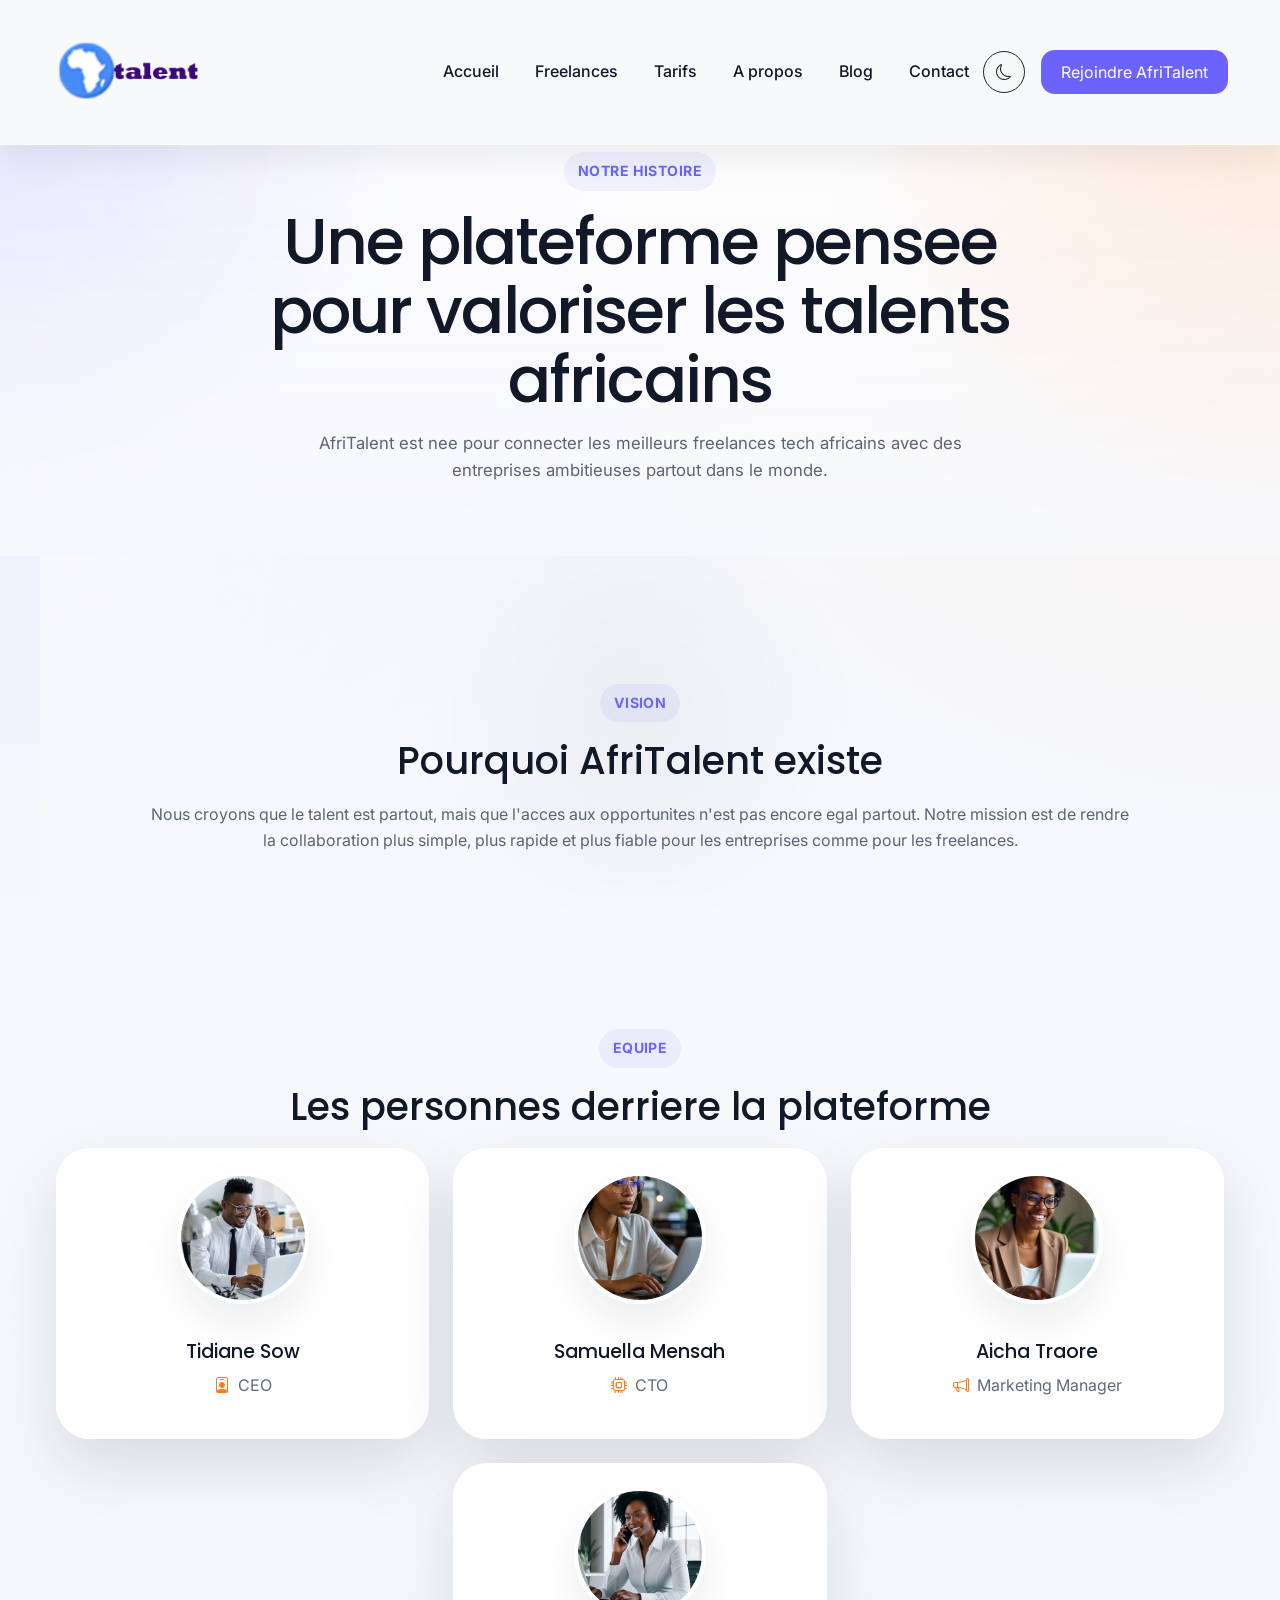
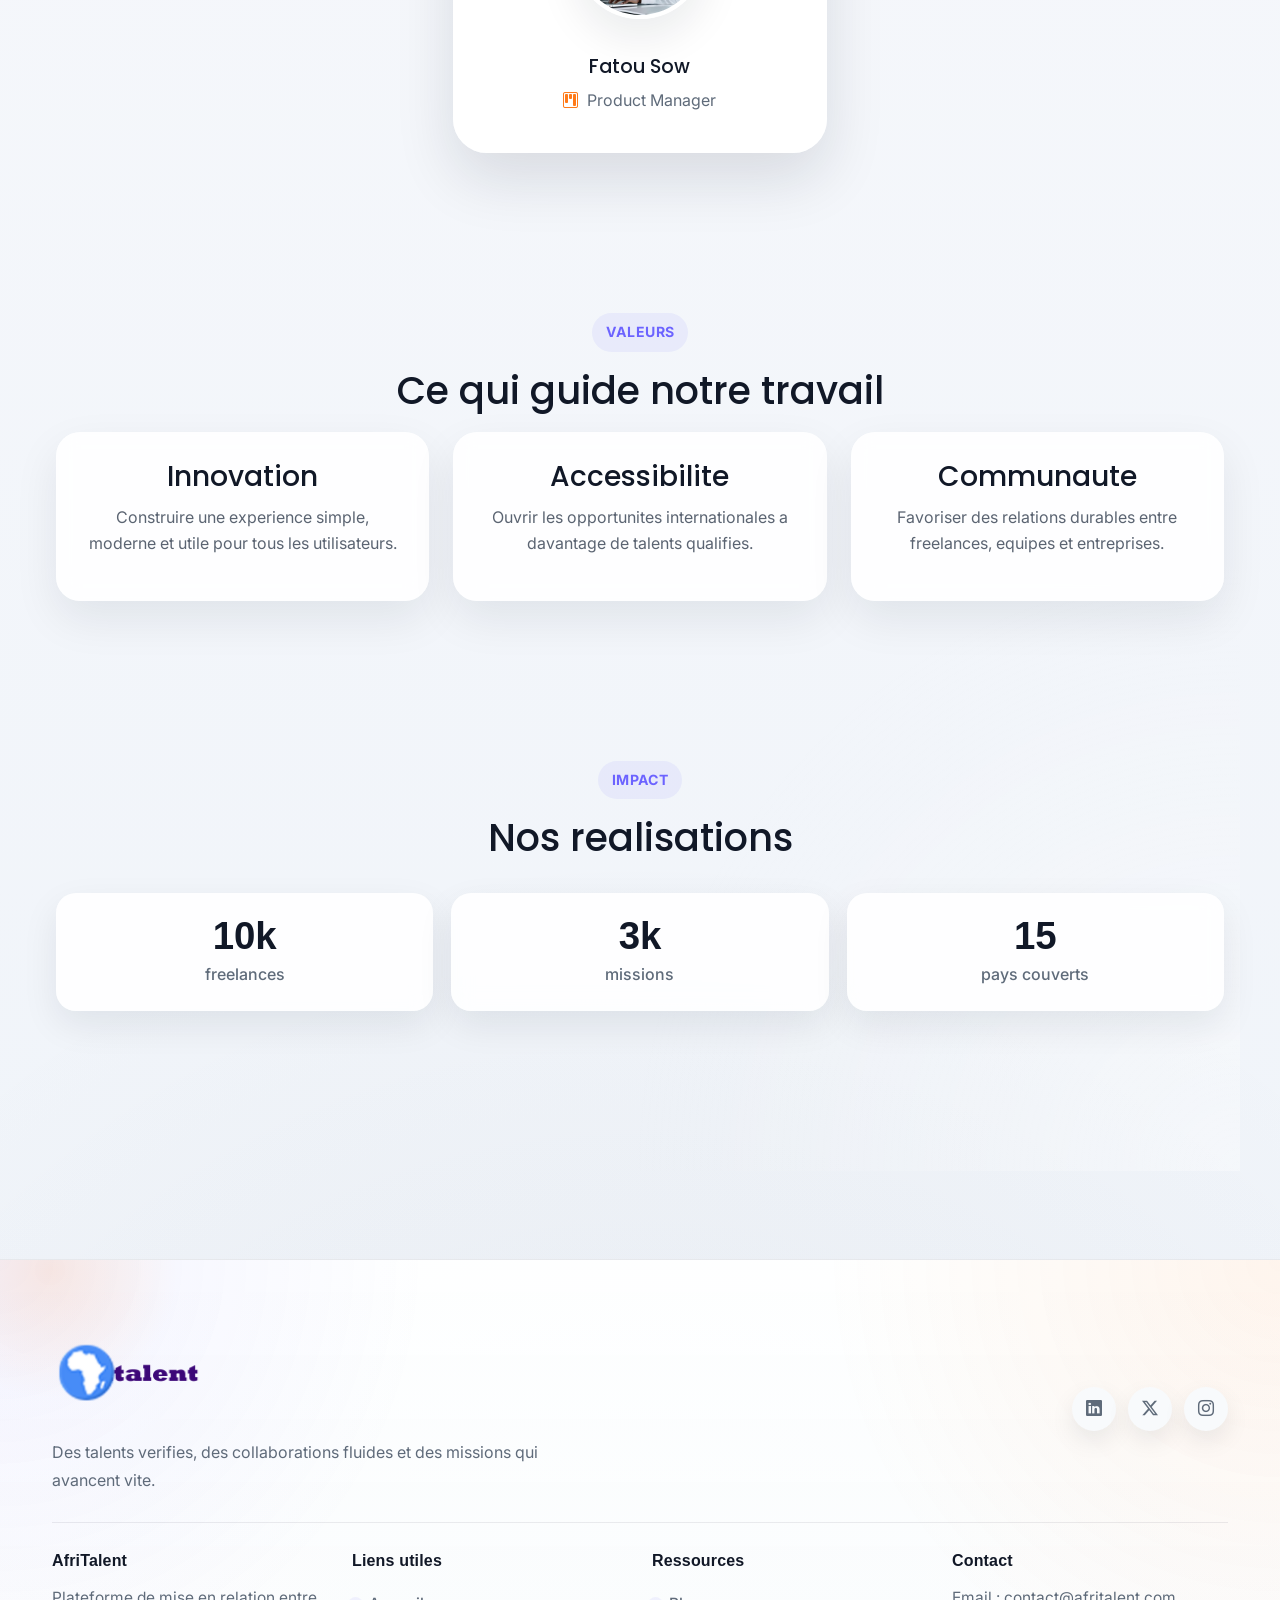
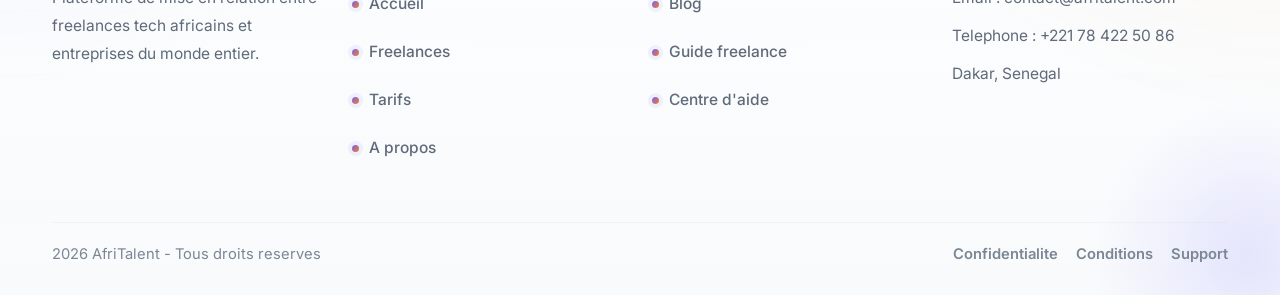
==== commit 5423a0da: "JS : dark mode avec localStorage, navbar dynamique au scroll" ====
--- a/about.html
+++ b/about.html
@@ -35,6 +35,17 @@
             <li class="nav-item"><a class="nav-link" href="contact.html">Contact</a></li>
           </ul>
         </div>
+         <div class="d-flex align-items-center gap-3">
+      <!-- Bouton Dark Mode -->
+      <button id="themeToggle" class="btn btn-outline-dark theme-toggle" type="button" aria-label="Activer le mode sombre" title="Mode sombre">
+        <i class="bi bi-moon"></i>
+      </button>
+      <!-- CTA -->
+      <a href="#" class="btn btn-primary btn-cta">
+        Rejoindre AfriTalent
+      </a>
+  </div>
+
       </div>
     </nav>
 
@@ -101,7 +112,7 @@
         </div>
         <div class="col-12 col-md-6 col-lg-4">
           <article class="carte-freelance">
-            <img src="images/temoignage2.jpg" class="img-fluid" alt="Fatou Sow">
+            <img src="images/equipe4.jpg" class="img-fluid" alt="Fatou Sow">
             <div class="corps-carte">
               <h3>Fatou Sow</h3>
               <p><i class="bi bi-kanban"></i>Product Manager</p>
@@ -185,7 +196,7 @@
         <div class="col-12 col-md-6 col-lg-3">
           <h4>Ressources</h4>
           <ul>
-            <li><a href="#">Blog</a></li>
+            <li><a href="blog.html">Blog</a></li>
             <li><a href="#">Guide freelance</a></li>
             <li><a href="#">Centre d'aide</a></li>
           </ul>
@@ -193,7 +204,7 @@
         <div class="col-12 col-md-6 col-lg-3">
           <h4>Contact</h4>
           <p>Email : contact@afritalent.com</p>
-          <p>Telephone : +221 77 000 00 00</p>
+          <p>Telephone : +221 78 422 50 86</p>
           <p>Dakar, Senegal</p>
         </div>
       </div>
@@ -210,6 +221,10 @@
   </footer>
 
   <!-- Scripts JavaScript de la page -->
+  <button id="backToTop" class="back-to-top" type="button" aria-label="Retour en haut" title="Retour en haut">
+    <i class="bi bi-arrow-up"></i>
+  </button>
+
   <script src="js/main.js"></script>
   <script src="https://cdn.jsdelivr.net/npm/bootstrap@5.0.2/dist/js/bootstrap.bundle.min.js" integrity="sha384-MrcW6ZMFYlzcLA8Nl+NtUVF0sA7MsXsP1UyJoMp4YLEuNSfAP+JcXn/tWtIaxVXM" crossorigin="anonymous"></script>
 </body>
--- a/css/style.css
+++ b/css/style.css
@@ -1,1671 +1,1746 @@
-/* Importe les polices utilisees sur tout le site. */
 @import url('https://fonts.googleapis.com/css2?family=Poppins:wght@300;500;700&family=Inter:wght@300;400;500&display=swap');
 
-/* Variables globales:
-   ici on centralise les couleurs, polices et valeurs reutilisables.
-   Si tu modifies une variable ici, tout le site sera mis a jour. */
-:root {
-  /* Couleurs principales de la marque. */
-  --primary: #6C63FF;
-  --secondary: #FF7A18;
-  --dark: #111827;
-  --light: #F9FAFB;
-  --text: #374151;
-  --white: #ffffff;
-
-  /* Polices principales:
-     Poppins pour les titres, Inter pour le texte courant. */
-  --title-font: 'Poppins', sans-serif;
-  --body-font: 'Inter', sans-serif;
-
-  /* Valeurs utilitaires:
-     rayon de bordure et duree de transition. */
-  --radius: 14px;
-  --transition: 0.3s ease;
-}
-
-/* Reset de base:
-   on supprime les marges/paddings par defaut du navigateur
-   pour repartir sur une base propre. */
-* {
-  margin: 0;
-  padding: 0;
-  box-sizing: border-box;
-}
-
-/* Style global du body:
-   - police de base
-   - couleurs du texte
-   - fond premium compose de plusieurs degrades
-   - on evite le scroll horizontal parasite */
-body {
-  /* Police par defaut du site pour les textes courants. */
-  font-family: var(--body-font);
-  /* Couleur principale du texte. */
-  color: var(--text);
-  /* Fond multicouche:
-     chaque ligne ajoute un halo ou un degrade pour donner de la profondeur. */
-  background:
-    radial-gradient(circle at 0% 0%, rgba(108, 99, 255, 0.12), transparent 26%),
-    radial-gradient(circle at 100% 0%, rgba(255, 122, 24, 0.11), transparent 24%),
-    radial-gradient(circle at 50% 100%, rgba(17, 24, 39, 0.05), transparent 30%),
-    linear-gradient(180deg, #f8fbff 0%, #f5f7fb 42%, #eef3f9 100%);
-  /* Espace vertical entre les lignes de texte. */
-  line-height: 1.6;
-  /* Le body prend au moins toute la hauteur de l'ecran. */
-  min-height: 100vh;
-  /* Sert de base a certains pseudo-elements decoratifs. */
-  position: relative;
-  /* Coupe les debordements horizontaux. */
-  overflow-x: hidden;
-}
-
-/* Motif decoratif fixe au-dessus du fond:
-   cela ajoute une grille tres legere pour donner un effet plus haut de gamme. */
-body::before {
-  content: "";
-  position: fixed;
-  inset: 0;
-  pointer-events: none;
-  /* Deux gradients lineaires formes une grille tres legere. */
-  background-image:
-    linear-gradient(rgba(255, 255, 255, 0.35) 1px, transparent 1px),
-    linear-gradient(90deg, rgba(255, 255, 255, 0.35) 1px, transparent 1px);
-  /* Taille d'une "case" de la grille. */
-  background-size: 64px 64px;
-  /* Le mask rend la grille plus visible au centre qu'aux bords. */
-  mask-image: radial-gradient(circle at center, black 45%, transparent 95%);
-  opacity: 0.3;
-  z-index: -2;
-}
-
-/* Deuxieme couche decorative:
-   des halos flous colores qui enrichissent visuellement l'arriere-plan. */
-body::after {
-  content: "";
-  position: fixed;
-  inset: 0;
-  pointer-events: none;
-  background:
-    radial-gradient(circle at 20% 20%, rgba(108, 99, 255, 0.08), transparent 18%),
-    radial-gradient(circle at 80% 30%, rgba(255, 122, 24, 0.08), transparent 18%),
-    radial-gradient(circle at 50% 80%, rgba(17, 24, 39, 0.05), transparent 22%);
-  filter: blur(18px);
-  z-index: -3;
-}
-
-/* Tous les titres utilisent la police de titre et la couleur foncee. */
-h1, h2, h3, h4 {
-  font-family: var(--title-font);
-  color: var(--dark);
-}
-
-/* Espacement vertical par defaut entre les sections. */
-section {
-  padding: 80px 0;
-}
-
-/* Taille responsive des titres h2:
-   clamp() permet une taille qui s'adapte selon la largeur d'ecran. */
-h2 {
-  font-size: clamp(1.8rem, 3vw, 2.7rem);
-  margin-bottom: 18px;
-}
-
-/* Style de base des paragraphes. */
-p {
-  font-size: 1rem;
-  color: #5b6472;
-}
-
-/* Regle generique pour les images:
-   elles restent dans leur conteneur et deviennent des blocs. */
-img {
-  max-width: 100%;
-  display: block;
-
-}
-
-/* Conteneur principal du site:
-   limite la largeur maximale du contenu. */
-.container {
-  max-width: 1200px;
-}
-
-/* NAVBAR:
-   barre de navigation fixe en haut, effet glassmorphism, ombre et flou. */
-.navbar {
-  /* Fond semi-transparent pour l'effet glass. */
-  background: rgba(255, 255, 255, 0.82);
-  /* Espace vertical dans la barre. */
-  padding: 16px 0;
-  transition: var(--transition);
-  /* Fixe la navbar en haut pendant le scroll. */
-  position: fixed;
-  top: 0;
-  left: 0;
-  right: 0;
-  width: 100%;
-  z-index: 2;
-  /* Floute ce qu'il y a derriere. */
-  backdrop-filter: blur(16px);
-  border-bottom: 1px solid rgba(255, 255, 255, 0.45);
-  box-shadow: 0 14px 34px rgba(17, 24, 39, 0.07);
-}
-
-/* Ajoute un espace en haut de la page pour compenser la navbar fixe. */
-body {
-  padding-top: 88px;
-}
-
-/* Style du logo dans la navbar. */
-.navbar-brand {
-  font-family: var(--title-font);
-  font-weight: 700;
-  font-size: 24px;
-  color: var(--primary) !important;
-  display: inline-flex;
-  align-items: center;
-  padding: 6px 0;
-}
-
-/* Style des liens de navigation:
-   forme pill, bon alignement, animation douce au survol. */
-.nav-link {
-  /* Reference pour le trait anime ::after. */
-  position: relative;
-  /* Permet de centrer le texte comme dans un mini bouton. */
-  display: inline-flex;
-  align-items: center;
-  justify-content: center;
-  /* Zone de clic plus confortable. */
-  min-height: 42px;
-  padding: 8px 14px !important;
-  margin-left: 8px;
-  border-radius: 999px;
-  font-weight: 500;
-  color: var(--dark) !important;
-  transition: color var(--transition), background var(--transition), transform var(--transition);
-}
-
-/* Effet au survol d'un lien de navigation. */
-.nav-link:hover {
-  color: var(--primary) !important;
-  background: rgba(108, 99, 255, 0.08);
-  transform: translateY(-1px);
-}
-
-/* Petit trait decoratif anime sous chaque lien au hover. */
-.nav-link::after {
-  content: "";
-  position: absolute;
-  /* Le trait laisse un peu de marge a gauche et a droite. */
-  left: 14px;
-  right: 14px;
-  /* Place sous le texte. */
-  bottom: 6px;
-  /* Epaisseur du trait. */
-  height: 2px;
-  border-radius: 999px;
-  background: linear-gradient(90deg, var(--primary), var(--secondary));
-  /* Cache le trait au depart. */
-  transform: scaleX(0);
-  transform-origin: center;
-  transition: transform var(--transition);
-}
-
-/* Active le trait decoratif au survol. */
-.nav-link:hover::after {
-  transform: scaleX(1);
-}
-
-/* Style du bouton hamburger sur mobile. */
-.navbar-toggler {
-  border: 1px solid rgba(17, 24, 39, 0.08);
-  border-radius: 14px;
-  padding: 8px 10px;
-  background: rgba(255, 255, 255, 0.9);
-  box-shadow: 0 10px 24px rgba(17, 24, 39, 0.08);
-}
-
-/* Halo visible quand le bouton hamburger est focus. */
-.navbar-toggler:focus {
-  box-shadow: 0 0 0 0.2rem rgba(108, 99, 255, 0.15);
-}
-
-/* Ancien style bootstrap primaire,
-   encore utile si certains boutons utilisent .btn-primary. */
-.btn-primary {
-  background: var(--primary);
-  border: none;
-  padding: 10px 20px;
-  border-radius: var(--radius);
-  transition: var(--transition);
-}
-
-.btn-primary:hover {
-  background: var(--secondary);
-}
-/* Zone principale des pages:
-   on garde du padding et un pseudo-element decoratif tres leger. */
-main.container {
-  padding: 48px 16px 80px;
-  position: relative;
-}
-
-main.container::before {
-  content: "";
-  position: absolute;
-  inset: 0;
-  pointer-events: none;
-  background:
-    radial-gradient(circle at top left, rgba(255, 255, 255, 0.55), transparent 24%),
-    radial-gradient(circle at bottom right, rgba(255, 255, 255, 0.35), transparent 24%);
-  z-index: -1;
-}
-
-/* Le header hero sert de reference pour les elements en position relative/absolute. */
-.entete-hero {
-  position: relative;
-}
-
-/* Conteneur media du hero pour placer du texte par-dessus l'image. */
-.media-hero {
-  position: relative;
-}
-
-/* Intro juste sous le hero de la page d'accueil. */
-.section-hero {
-  padding-top: 32px;
-  padding-bottom: 96px;
-  text-align: center;
-  max-width: 900px;
-  margin: 0 auto;
-}
-
-/* Petit label de section:
-   sert a introduire une section avec un style plus editorial/premium. */
-.etiquette-section {
-  display: inline-flex;
-  align-items: center;
-  gap: 8px;
-  padding: 8px 14px;
-  border-radius: 999px;
-  background: rgba(108, 99, 255, 0.08);
-  color: var(--primary);
-  font-size: 0.88rem;
-  font-weight: 700;
-  letter-spacing: 0.03em;
-  text-transform: uppercase;
-  margin-bottom: 16px;
-}
-
-/* Sous-titre principal de la section hero. */
-.section-hero h2 {
-  max-width: 760px;
-  margin: 0 auto 18px;
-  font-size: clamp(1.15rem, 2.3vw, 1.65rem);
-  color: #4b5563;
-  font-weight: 500;
-}
-
-/* Cible seulement le premier paragraphe direct du hero-section. */
-.section-hero > p:first-of-type {
-  max-width: 760px;
-  margin: 0 auto;
-  font-size: 1.05rem;
-  color: #5b6472;
-}
-
-/* Groupe de boutons dans les sections hero. */
-.actions-hero {
-  display: flex;
-  flex-wrap: wrap;
-  gap: 14px;
-  margin: 28px 0 24px;
-  justify-content: center;
-}
-
-/* Base commune de tous les gros boutons CTA. */
-.bouton-hero {
-  border: none;
-  border-radius: 999px;
-  padding: 14px 24px;
-  font-weight: 700;
-  font-family: var(--title-font);
-  transition: transform var(--transition), box-shadow var(--transition), background var(--transition), color var(--transition);
-}
-
-/* Petit mouvement vertical au survol. */
-.bouton-hero:hover {
-  transform: translateY(-3px);
-}
-
-/* Animation d'entree des enfants du hero sur l'image de la page d'accueil. */
-.contenu-hero-superpose > * {
-  opacity: 0;
-  transform: translateY(22px);
-  animation: heroReveal 0.8s ease forwards;
-}
-
-/* On decale chaque element pour creer un effet d'apparition en cascade. */
-.contenu-hero-superpose > *:nth-child(1) {
-  animation-delay: 0.08s;
-}
-
-.contenu-hero-superpose > *:nth-child(2) {
-  animation-delay: 0.16s;
-}
-
-.contenu-hero-superpose > *:nth-child(3) {
-  animation-delay: 0.24s;
-}
-
-.contenu-hero-superpose > *:nth-child(4) {
-  animation-delay: 0.32s;
-}
-
-/* Meme logique d'animation pour les autres heroes de pages internes. */
-.contenu-hero-interne > * {
-  opacity: 0;
-  transform: translateY(20px);
-  animation: heroReveal 0.8s ease forwards;
-}
-
-/* Delais progressifs pour les blocs internes. */
-.contenu-hero-interne > *:nth-child(1) {
-  animation-delay: 0.08s;
-}
-
-.contenu-hero-interne > *:nth-child(2) {
-  animation-delay: 0.16s;
-}
-
-.contenu-hero-interne > *:nth-child(3) {
-  animation-delay: 0.24s;
-}
-
-/* Bouton principal:
-   couleur forte + ombre plus visible. */
-.bouton-hero-primaire {
-  background: linear-gradient(135deg, var(--primary), #8a7dff);
-  color: var(--white);
-  box-shadow: 0 16px 30px rgba(108, 99, 255, 0.28);
-}
-
-/* Renforce l'ombre au hover. */
-.bouton-hero-primaire:hover {
-  box-shadow: 0 22px 38px rgba(108, 99, 255, 0.34);
-}
-
-/* Bouton secondaire:
-   plus neutre, en blanc, pour creer une hierarchie avec le principal. */
-.bouton-hero-secondaire {
-  background: var(--white);
-  color: var(--dark);
-  border: 1px solid rgba(17, 24, 39, 0.08);
-  box-shadow: 0 12px 28px rgba(17, 24, 39, 0.08);
-}
-
-/* Hover du bouton secondaire:
-   leger rappel de la couleur secondaire. */
-.bouton-hero-secondaire:hover {
-  background: #fff7f0;
-  color: var(--secondary);
-  box-shadow: 0 18px 34px rgba(255, 122, 24, 0.16);
-}
-
-/* Cartes de chiffres/statistiques. */
-.statistiques-hero {
-  display: grid;
-  grid-template-columns: repeat(3, minmax(0, 1fr));
-  gap: 18px;
-  margin-top: 32px;
-}
-
-/* Carte individuelle d'une stat. */
-.carte-stat {
-  background: rgba(255, 255, 255, 0.88);
-  border-radius: 20px;
-  padding: 24px 18px;
-  box-shadow: 0 14px 36px rgba(17, 24, 39, 0.08);
-  backdrop-filter: blur(10px);
-}
-
-/* Valeur numerique de la statistique. */
-.carte-stat strong {
-  display: block;
-  margin-bottom: 6px;
-  color: var(--dark);
-  font-family: var(--title-font);
-  font-size: clamp(1.7rem, 3vw, 2.4rem);
-  line-height: 1;
-}
-
-/* Texte explicatif de la statistique. */
-.carte-stat span {
-  color: #5f6b7a;
-  font-weight: 500;
-}
-
-/* Grille responsive reutilisable pour les cartes. */
-.grille-cartes {
-  display: grid;
-  grid-template-columns: repeat(auto-fit, minmax(240px, 1fr));
-  gap: 24px;
-}
-
-/* Quand une section passe sur la grille Bootstrap,
-   on force les colonnes a prendre toute la hauteur disponible. */
-.row.g-4 > [class*="col-"] {
-  display: flex;
-}
-
-/* Les cartes placees dans les colonnes Bootstrap remplissent bien leur colonne. */
-.row.g-4 > [class*="col-"] > .carte-freelance,
-.row.g-4 > [class*="col-"] > .carte-blog,
-.row.g-4 > [class*="col-"] > .carte-temoignage,
-.row.g-4 > [class*="col-"] > .pricing-card {
-  width: 100%;
-  height: 100%;
-}
-
-/* Apparence commune des cartes de freelances, blog et temoignages. */
+:root{
+ --primary: #6C63FF;
+ --secondary: #FF7A18;
+ --dark: #111827;
+ --light: #F9FAFB;
+ --text: #374151;
+ --white: #ffffff;
+ --title-font: 'Poppins', sans-serif;
+ --body-font: 'Inter', sans-serif;
+ --radius: 14px;
+ --transition: 0.3s ease;
+}
+
+*{
+ margin: 0;
+ padding: 0;
+ box-sizing: border-box;
+}
+
+body{
+ font-family: var(--body-font);
+ color: var(--text);
+ background:
+ radial-gradient(circle at 0% 0%, rgba(108, 99, 255, 0.12), transparent 26%),
+ radial-gradient(circle at 100% 0%, rgba(255, 122, 24, 0.11), transparent 24%),
+ radial-gradient(circle at 50% 100%, rgba(17, 24, 39, 0.05), transparent 30%),
+ linear-gradient(180deg, #f8fbff 0%, #f5f7fb 42%, #eef3f9 100%);
+ line-height: 1.6;
+ min-height: 100vh;
+ position: relative;
+ overflow-x: hidden;
+ padding-top: 88px;
+}
+
+body::before{
+ content: "";
+ position: fixed;
+ inset: 0;
+ pointer-events: none;
+ background-image:
+ linear-gradient(rgba(255, 255, 255, 0.35) 1px, transparent 1px),
+ linear-gradient(90deg, rgba(255, 255, 255, 0.35) 1px, transparent 1px);
+ background-size: 64px 64px;
+ mask-image: radial-gradient(circle at center, black 45%, transparent 95%);
+ opacity: 0.3;
+ z-index: -2;
+}
+
+body::after{
+ content: "";
+ position: fixed;
+ inset: 0;
+ pointer-events: none;
+ background:
+ radial-gradient(circle at 20% 20%, rgba(108, 99, 255, 0.08), transparent 18%),
+ radial-gradient(circle at 80% 30%, rgba(255, 122, 24, 0.08), transparent 18%),
+ radial-gradient(circle at 50% 80%, rgba(17, 24, 39, 0.05), transparent 22%);
+ filter: blur(18px);
+ z-index: -3;
+}
+
+h1, h2, h3, h4{
+ font-family: var(--title-font);
+ color: var(--dark);
+}
+
+section{
+ padding: 80px 0;
+}
+
+h2{
+ font-size: clamp(1.8rem, 3vw, 2.7rem);
+ margin-bottom: 18px;
+}
+
+p{
+ font-size: 1rem;
+ color: #5b6472;
+}
+
+img{
+ max-width: 100%;
+ display: block;
+}
+
+.container{
+ max-width: 1200px;
+}
+
+.navbar{
+ background: rgba(255, 255, 255, 0.82);
+ padding: 16px 0;
+ transition: var(--transition);
+ position: fixed;
+ top: 0;
+ left: 0;
+ right: 0;
+ width: 100%;
+ z-index: 2;
+ backdrop-filter: blur(16px);
+ border-bottom: 1px solid rgba(255, 255, 255, 0.45);
+ box-shadow: 0 14px 34px rgba(17, 24, 39, 0.07);
+}
+
+.navbar.navbar-scrolled{
+ padding: 9px 0;
+ background: rgba(255, 255, 255, 0.96);
+ box-shadow: 0 18px 42px rgba(17, 24, 39, 0.15);
+}
+
+.navbar.navbar-scrolled .navbar-brand img{
+ width: 128px;
+}
+
+.navbar-brand{
+ font-family: var(--title-font);
+ font-weight: 700;
+ font-size: 24px;
+ color: var(--primary) !important;
+ display: inline-flex;
+ align-items: center;
+ padding: 6px 0;
+}
+
+.navbar-brand img{
+ transition: width var(--transition), transform var(--transition);
+}
+
+.nav-link{
+ position: relative;
+ display: inline-flex;
+ align-items: center;
+ justify-content: center;
+ min-height: 42px;
+ padding: 8px 14px !important;
+ margin-left: 8px;
+ border-radius: 999px;
+ font-weight: 500;
+ color: var(--dark) !important;
+ transition: color var(--transition), background var(--transition), transform var(--transition);
+}
+
+.nav-link:hover{
+ color: var(--primary) !important;
+ background: rgba(108, 99, 255, 0.08);
+ transform: translateY(-1px);
+}
+
+.nav-link::after{
+ content: "";
+ position: absolute;
+ left: 14px;
+ right: 14px;
+ bottom: 6px;
+ height: 2px;
+ border-radius: 999px;
+ background: linear-gradient(90deg, var(--primary), var(--secondary));
+ transform: scaleX(0);
+ transform-origin: center;
+ transition: transform var(--transition);
+}
+
+.nav-link:hover::after{
+ transform: scaleX(1);
+}
+
+.navbar-toggler{
+ border: 1px solid rgba(17, 24, 39, 0.08);
+ border-radius: 14px;
+ padding: 8px 10px;
+ background: rgba(255, 255, 255, 0.9);
+ box-shadow: 0 10px 24px rgba(17, 24, 39, 0.08);
+}
+
+.navbar-toggler:focus{
+ box-shadow: 0 0 0 0.2rem rgba(108, 99, 255, 0.15);
+}
+
+.theme-toggle{
+ display: inline-flex;
+ align-items: center;
+ justify-content: center;
+ width: 42px;
+ height: 42px;
+ border-radius: 999px;
+ padding: 0;
+}
+
+.back-to-top{
+ position: fixed;
+ right: 22px;
+ bottom: 22px;
+ width: 48px;
+ height: 48px;
+ border: none;
+ border-radius: 999px;
+ display: inline-flex;
+ align-items: center;
+ justify-content: center;
+ background: var(--primary);
+ color: var(--white);
+ box-shadow: 0 18px 36px rgba(17, 24, 39, 0.18);
+ opacity: 0;
+ visibility: hidden;
+ transform: translateY(14px);
+ transition: opacity var(--transition), visibility var(--transition), transform var(--transition), background var(--transition);
+ z-index: 10;
+}
+
+.back-to-top.is-visible{
+ opacity: 1;
+ visibility: visible;
+ transform: translateY(0);
+}
+
+.back-to-top:hover{
+ background: var(--secondary);
+ transform: translateY(-3px);
+}
+
+.btn-primary{
+ background: var(--primary);
+ border: none;
+ padding: 10px 20px;
+ border-radius: var(--radius);
+ transition: var(--transition);
+}
+
+.btn-primary:hover{
+ background: var(--secondary);
+}
+
+main.container{
+ padding: 48px 16px 80px;
+ position: relative;
+}
+
+main.container::before{
+ content: "";
+ position: absolute;
+ inset: 0;
+ pointer-events: none;
+ background:
+ radial-gradient(circle at top left, rgba(255, 255, 255, 0.55), transparent 24%),
+ radial-gradient(circle at bottom right, rgba(255, 255, 255, 0.35), transparent 24%);
+ z-index: -1;
+}
+
+.entete-hero{
+ position: relative;
+}
+
+.media-hero{
+ position: relative;
+}
+
+.section-hero{
+ padding-top: 32px;
+ padding-bottom: 96px;
+ text-align: center;
+ max-width: 900px;
+ margin: 0 auto;
+}
+
+.etiquette-section{
+ display: inline-flex;
+ align-items: center;
+ gap: 8px;
+ padding: 8px 14px;
+ border-radius: 999px;
+ background: rgba(108, 99, 255, 0.08);
+ color: var(--primary);
+ font-size: 0.88rem;
+ font-weight: 700;
+ letter-spacing: 0.03em;
+ text-transform: uppercase;
+ margin-bottom: 16px;
+}
+
+.section-hero h2{
+ max-width: 760px;
+ margin: 0 auto 18px;
+ font-size: clamp(1.15rem, 2.3vw, 1.65rem);
+ color: #4b5563;
+ font-weight: 500;
+}
+
+.section-hero > p:first-of-type{
+ max-width: 760px;
+ margin: 0 auto;
+ font-size: 1.05rem;
+ color: #5b6472;
+}
+
+.actions-hero{
+ display: flex;
+ flex-wrap: wrap;
+ gap: 14px;
+ margin: 28px 0 24px;
+ justify-content: center;
+}
+
+.bouton-hero{
+ border: none;
+ border-radius: 999px;
+ padding: 14px 24px;
+ font-weight: 700;
+ font-family: var(--title-font);
+ transition: transform var(--transition), box-shadow var(--transition), background var(--transition), color var(--transition);
+}
+
+.bouton-hero:hover{
+ transform: translateY(-3px);
+}
+
+.contenu-hero-superpose > *{
+ opacity: 0;
+ transform: translateY(22px);
+ animation: heroReveal 0.8s ease forwards;
+}
+
+
+.bouton-hero-primaire{
+ background: linear-gradient(135deg, var(--primary), #8a7dff);
+ color: var(--white);
+ box-shadow: 0 16px 30px rgba(108, 99, 255, 0.28);
+}
+
+.bouton-hero-primaire:hover{
+ box-shadow: 0 22px 38px rgba(108, 99, 255, 0.34);
+}
+
+.bouton-hero-secondaire{
+ background: var(--white);
+ color: var(--dark);
+ border: 1px solid rgba(17, 24, 39, 0.08);
+ box-shadow: 0 12px 28px rgba(17, 24, 39, 0.08);
+}
+
+.bouton-hero-secondaire:hover{
+ background: #fff7f0;
+ color: var(--secondary);
+ box-shadow: 0 18px 34px rgba(255, 122, 24, 0.16);
+}
+
+.statistiques-hero{
+ display: grid;
+ grid-template-columns: repeat(3, minmax(0, 1fr));
+ gap: 18px;
+ margin-top: 32px;
+}
+
+.carte-stat{
+ background: rgba(255, 255, 255, 0.88);
+ border-radius: 20px;
+ padding: 24px 18px;
+ box-shadow: 0 14px 36px rgba(17, 24, 39, 0.08);
+ backdrop-filter: blur(10px);
+}
+
+.carte-stat strong{
+ display: block;
+ margin-bottom: 6px;
+ color: var(--dark);
+ font-family: var(--title-font);
+ font-size: clamp(1.7rem, 3vw, 2.4rem);
+ line-height: 1;
+}
+
+.carte-stat span{
+ color: #5f6b7a;
+ font-weight: 500;
+}
+
+.grille-cartes{
+ display: grid;
+ grid-template-columns: repeat(auto-fit, minmax(240px, 1fr));
+ gap: 24px;
+}
+
+/* Cartes de contenu réutilisables : freelances, blog et témoignages */
 .carte-freelance,
 .carte-blog,
-.carte-temoignage {
-  background: rgba(255, 255, 255, 0.92);
-  border-radius: 20px;
-  overflow: hidden;
-  box-shadow: 0 18px 45px rgba(17, 24, 39, 0.08);
-  transition: transform var(--transition), box-shadow var(--transition);
-  backdrop-filter: blur(10px);
-}
-
-/* Effet de survol qui donne du relief aux cartes. */
+.carte-temoignage{
+ background: rgba(255, 255, 255, 0.92);
+ border-radius: 20px;
+ overflow: hidden;
+ box-shadow: 0 16px 32px rgba(17, 24, 39, 0.08);
+ transition: transform var(--transition), box-shadow var(--transition);
+ backdrop-filter: blur(10px);
+ height: 100%;
+}
+
+/* Effet hover léger pour relever la carte */
 .carte-freelance:hover,
 .carte-blog:hover,
-.carte-temoignage:hover {
-  transform: translateY(-6px);
-  box-shadow: 0 24px 55px rgba(17, 24, 39, 0.14);
-}
-
-/* Les images de cartes prennent toute la largeur et gardent un bon cadrage. */
+.carte-temoignage:hover{
+ transform: translateY(-5px);
+ box-shadow: 0 22px 46px rgba(17, 24, 39, 0.14);
+}
+
+/* Image plein largeur, recadrage plus naturel et hauteur fixe */
 .carte-freelance img,
 .carte-blog img,
-.carte-temoignage img {
-  width: 100%;
-  height: 240px;
-  object-fit: cover;
-  object-position: center;
-}
-
-/* Les temoignages gardent un leger recentrage du visage,
-   tout en conservant exactement la meme hauteur que les autres cartes. */
-.carte-temoignage img {
-  object-position: center 22%;
-}
-
-/* Image principale du hero sur la page d'accueil. */
-.image-hero {
-  height: 420px;
-  object-fit: cover;
-  border-bottom-left-radius: 28px;
-  border-bottom-right-radius: 28px;
-  box-shadow: 0 20px 50px rgba(17, 24, 39, 0.18);
-}
-
-/* Overlay sombre sur l'image du hero:
-   il sert surtout a rendre le texte blanc bien lisible. */
-.superposition-hero {
-  /* Se place au-dessus de l'image hero. */
-  position: absolute;
-  inset: 0;
-  /* Centre le bloc texte verticalement et horizontalement. */
-  display: flex;
-  align-items: center;
-  justify-content: center;
-  /* Evite que le texte colle aux bords sur petit ecran. */
-  padding: 32px 20px;
-  /* Degrade sombre pour rendre le texte bien lisible. */
-  background:
-    linear-gradient(90deg, rgba(17, 24, 39, 0.78) 0%, rgba(17, 24, 39, 0.5) 45%, rgba(17, 24, 39, 0.18) 100%);
-  border-bottom-left-radius: 28px;
-  border-bottom-right-radius: 28px;
-}
-
-/* Bloc qui contient le texte pose sur l'image. */
-.contenu-hero-superpose {
-  width: min(100%, 760px);
-  text-align: center;
-  color: var(--white);
-}
-
-/* Petit badge au-dessus du titre dans le hero. */
-.accroche-hero {
-  display: inline-block;
-  margin-bottom: 18px;
-  padding: 8px 14px;
-  border-radius: 999px;
-  background: rgba(255, 255, 255, 0.14);
-  color: #f9fafb;
-  font-size: 0.9rem;
-  font-weight: 600;
-  letter-spacing: 0.02em;
-  backdrop-filter: blur(6px);
-}
-
-/* Titre principal sur l'image hero. */
-.contenu-hero-superpose h1 {
-  color: var(--white);
-  font-size: clamp(2.3rem, 5vw, 4.35rem);
-  line-height: 1.05;
-  letter-spacing: -0.04em;
-  margin-bottom: 16px;
-}
-
-/* Paragraphe du hero sur image. */
-.contenu-hero-superpose p {
-  max-width: 640px;
-  margin: 0 auto;
-  color: rgba(255, 255, 255, 0.9);
-  font-size: 1.05rem;
-}
-
-/* Hero des pages internes:
-   fond plus leger que le hero image, mais visuellement premium. */
-.hero-interne {
-  padding: 64px 0 72px;
-  background:
-    radial-gradient(circle at top left, rgba(108, 99, 255, 0.14), transparent 30%),
-    radial-gradient(circle at top right, rgba(255, 122, 24, 0.14), transparent 32%),
-    linear-gradient(180deg, rgba(255, 255, 255, 0.88) 0%, rgba(247, 248, 252, 0.82) 100%);
-  backdrop-filter: blur(10px);
-}
-
-/* Contenu centre des pages internes. */
-.contenu-hero-interne {
-  max-width: 780px;
-  margin: 0 auto;
-  text-align: center;
-}
-
-/* Grand titre des pages internes. */
-.contenu-hero-interne h1 {
-  font-size: clamp(2.2rem, 5vw, 4rem);
-  line-height: 1.08;
-  letter-spacing: -0.03em;
-  margin-bottom: 16px;
-}
-
-/* Texte d'intro des pages internes. */
-.contenu-hero-interne p {
-  max-width: 680px;
-  margin: 0 auto;
-  font-size: 1.05rem;
-}
-
-/* Intro specifique a la page freelances:
-   ici on retire un peu d'espace en haut car le hero fait deja le travail visuel. */
-.directory-intro {
-  padding-top: 0;
-}
-
-/* Ces sections sont centrees pour garder une presentation plus editorial/premium. */
+.carte-temoignage img{
+ width: 100%;
+ height: 180px;
+ object-fit: cover;
+ object-position: center;
+ display: block;
+ border-top-left-radius: 20px;
+ border-top-right-radius: 20px;
+}
+
+.carte-blog img{
+ object-position: center 25%;
+}
+
+/* Repositionnement spécifique des images freelance pour mieux centrer les visages */
+.carte-freelance img{
+ object-position: center 30%;
+}
+
+/* Images de l'équipe dans la page a-propos : centrées par rapport au portrait */
+.about-team .carte-freelance img{
+ object-position: center 20%;
+}
+
+/* Cartes freelances et équipe avec style témoignage */
+.freelance-listing .carte-freelance,
+.about-team .carte-freelance{
+ background: rgba(255, 255, 255, 0.97);
+ border-radius: 34px;
+ box-shadow: 0 26px 60px rgba(17, 24, 39, 0.12);
+}
+
+.freelance-listing .carte-freelance img,
+.about-team .carte-freelance img{
+ width: 132px;
+ height: 132px;
+ object-fit: cover;
+ object-position: center;
+ border-radius: 50%;
+ margin: 24px auto 12px;
+ border: 4px solid rgba(255, 255, 255, 0.9);
+ box-shadow: 0 20px 40px rgba(17, 24, 39, 0.08);
+}
+
+.freelance-listing .carte-freelance .corps-carte,
+.about-team .carte-freelance .corps-carte{
+ padding: 24px 22px 28px;
+ text-align: center;
+}
+
+.freelance-listing .carte-freelance p,
+.about-team .carte-freelance p{
+ margin: 0 auto 12px;
+ max-width: 100%;
+ color: #5f6b7a;
+}
+
+.freelance-listing .carte-freelance button{
+ display: inline-flex;
+ align-items: center;
+ justify-content: center;
+ gap: 8px;
+ margin-top: 10px;
+ }
+
+/* Espace interne commun des contenus de carte */
+.carte-freelance .corps-carte,
+.carte-temoignage .corps-carte,
+.carte-blog .corps-carte{
+ padding: 18px;
+}
+
+.carte-blog .corps-carte{
+ display: flex;
+ flex-direction: column;
+ gap: 10px;
+ min-height: 230px;
+}
+
+.carte-blog .corps-carte a{
+ margin-top: auto;
+}
+
+/* Conteneur responsive pour la map Google */
+.map-responsive{
+ position: relative;
+ width: 100%;
+ overflow: hidden;
+ border-radius: 24px;
+ box-shadow: 0 18px 40px rgba(17, 24, 39, 0.12);
+ padding-top: 56.25%;
+ background: #f7f8fb;
+}
+
+.map-responsive iframe{
+ position: absolute;
+ inset: 0;
+ width: 100%;
+ height: 100%;
+ border: 0;
+ border-radius: 24px;
+}
+
+.image-hero{
+ height: 420px;
+ object-fit: cover;
+ border-bottom-left-radius: 28px;
+ border-bottom-right-radius: 28px;
+ box-shadow: 0 20px 50px rgba(17, 24, 39, 0.18);
+}
+
+.superposition-hero{
+ position: absolute;
+ inset: 0;
+ display: flex;
+ align-items: center;
+ justify-content: center;
+ padding: 32px 20px;
+ background:
+ linear-gradient(90deg, rgba(17, 24, 39, 0.78) 0%, rgba(17, 24, 39, 0.5) 45%, rgba(17, 24, 39, 0.18) 100%);
+ border-bottom-left-radius: 28px;
+ border-bottom-right-radius: 28px;
+}
+
+.contenu-hero-superpose{
+ width: min(100%, 760px);
+ text-align: center;
+ color: var(--white);
+}
+
+.accroche-hero{
+ display: inline-block;
+ margin-bottom: 18px;
+ padding: 8px 14px;
+ border-radius: 999px;
+ background: rgba(255, 255, 255, 0.14);
+ color: #f9fafb;
+ font-size: 0.9rem;
+ font-weight: 600;
+ letter-spacing: 0.02em;
+ backdrop-filter: blur(6px);
+}
+
+.contenu-hero-superpose h1{
+ color: var(--white);
+ font-size: clamp(2.3rem, 5vw, 4.35rem);
+ line-height: 1.05;
+ letter-spacing: -0.04em;
+ margin-bottom: 16px;
+}
+
+.contenu-hero-superpose p{
+ max-width: 640px;
+ margin: 0 auto;
+ color: rgba(255, 255, 255, 0.9);
+ font-size: 1.05rem;
+}
+
+.hero-interne{
+ padding: 64px 0 72px;
+ background:
+ radial-gradient(circle at top left, rgba(108, 99, 255, 0.14), transparent 30%),
+ radial-gradient(circle at top right, rgba(255, 122, 24, 0.14), transparent 32%),
+ linear-gradient(180deg, rgba(255, 255, 255, 0.88) 0%, rgba(247, 248, 252, 0.82) 100%);
+ backdrop-filter: blur(10px);
+}
+
+.contenu-hero-interne{
+ max-width: 780px;
+ margin: 0 auto;
+ text-align: center;
+}
+
+.contenu-hero-interne h1{
+ font-size: clamp(2.2rem, 5vw, 4rem);
+ line-height: 1.08;
+ letter-spacing: -0.03em;
+ margin-bottom: 16px;
+}
+
+.contenu-hero-interne p{
+ max-width: 680px;
+ margin: 0 auto;
+ font-size: 1.05rem;
+}
+
+.directory-intro{
+ padding-top: 0;
+}
+
 .search-panel,
 .filter-section,
-.freelance-listing {
-  text-align: center;
-}
-
-/* Bloc de recherche principal de la page freelances. */
-.search-panel {
-  max-width: 980px;
-  margin: 0 auto 20px;
-}
-
-/* Barre de recherche stylisee comme un panneau premium. */
-.search-bar {
-  /* Flex pour aligner champ de recherche et boutons de filtre. */
-  display: flex;
-  align-items: center;
-  justify-content: space-between;
-  gap: 18px;
-  /* Padding interne du panneau. */
-  padding: 18px;
-  /* Fond legerement transparent pour garder la coherence du design. */
-  background: rgba(255, 255, 255, 0.84);
-  border: 1px solid rgba(17, 24, 39, 0.06);
-  border-radius: 24px;
-  box-shadow: 0 16px 40px rgba(17, 24, 39, 0.08);
-  backdrop-filter: blur(12px);
-}
-
-/* Zone gauche de la recherche:
-   icone + input. */
-.search-field {
-  flex: 1;
-  display: flex;
-  align-items: center;
-  gap: 12px;
-  padding: 0 6px;
-}
-
-/* Icone dans le champ de recherche. */
-.search-field i {
-  color: var(--primary);
-  font-size: 1.1rem;
-}
-
-/* Input principal:
-   pas de bordure native pour garder un look plus propre. */
-.search-field input {
-  width: 100%;
-  border: none;
-  outline: none;
-  background: transparent;
-  color: var(--dark);
-  font-size: 1rem;
-}
-
-/* Conteneurs des boutons de tri / filtres. */
+.freelance-listing{
+ text-align: center;
+}
+
+.search-panel{
+ max-width: 980px;
+ margin: 0 auto 20px;
+}
+
+.search-bar{
+ display: flex;
+ align-items: center;
+ justify-content: space-between;
+ gap: 18px;
+ padding: 18px;
+ background: rgba(255, 255, 255, 0.84);
+ border: 1px solid rgba(17, 24, 39, 0.06);
+ border-radius: 24px;
+ box-shadow: 0 16px 40px rgba(17, 24, 39, 0.08);
+ backdrop-filter: blur(12px);
+}
+
+.search-field{
+ flex: 1;
+ display: flex;
+ align-items: center;
+ gap: 12px;
+ padding: 0 6px;
+}
+
+.search-field i{
+ color: var(--primary);
+ font-size: 1.1rem;
+}
+
+.search-field input{
+ width: 100%;
+ border: none;
+ outline: none;
+ background: transparent;
+ color: var(--dark);
+ font-size: 1rem;
+}
+
 .search-tools,
-.filter-chips {
-  display: flex;
-  flex-wrap: wrap;
-  gap: 12px;
-  justify-content: center;
-}
-
-/* Puces de filtres:
-   petits boutons pill reutilisables sur la page. */
-.filter-chip {
-  border: 1px solid rgba(17, 24, 39, 0.08);
-  border-radius: 999px;
-  padding: 12px 18px;
-  background: rgba(255, 255, 255, 0.86);
-  color: var(--dark);
-  font-weight: 600;
-  box-shadow: 0 12px 28px rgba(17, 24, 39, 0.06);
-  transition: transform var(--transition), box-shadow var(--transition), color var(--transition), background var(--transition);
-  backdrop-filter: blur(10px);
-}
-
-/* Petit espace entre l'icone et le texte du chip. */
-.filter-chip i {
-  margin-right: 8px;
-}
-
-/* Etat hover et actif d'un chip. */
+.filter-chips{
+ display: flex;
+ flex-wrap: wrap;
+ gap: 12px;
+ justify-content: center;
+}
+
+.filter-chip{
+ border: 1px solid rgba(17, 24, 39, 0.08);
+ border-radius: 999px;
+ padding: 12px 18px;
+ background: rgba(255, 255, 255, 0.86);
+ color: var(--dark);
+ font-weight: 600;
+ box-shadow: 0 12px 28px rgba(17, 24, 39, 0.06);
+ transition: transform var(--transition), box-shadow var(--transition), color var(--transition), background var(--transition);
+ backdrop-filter: blur(10px);
+}
+
+.filter-chip i{
+ margin-right: 8px;
+}
+
 .filter-chip:hover,
-.filter-chip.active {
-  transform: translateY(-2px);
-  background: linear-gradient(135deg, rgba(108, 99, 255, 0.12), rgba(255, 122, 24, 0.14));
-  color: var(--primary);
-  box-shadow: 0 16px 34px rgba(17, 24, 39, 0.1);
-}
-
-/* Espace sous la section des filtres. */
-.filter-section {
-  margin-bottom: 16px;
-}
-
-/* Ajustement du label de section dans le listing freelances. */
-.freelance-listing .etiquette-section {
-  margin-bottom: 10px;
-}
-
-/* Sections internes centrees sur plusieurs pages. */
+.filter-chip.active{
+ transform: translateY(-2px);
+ background: linear-gradient(135deg, rgba(108, 99, 255, 0.12), rgba(255, 122, 24, 0.14));
+ color: var(--primary);
+ box-shadow: 0 16px 34px rgba(17, 24, 39, 0.1);
+}
+
+.filter-section{
+ margin-bottom: 16px;
+}
+
+.freelance-listing .etiquette-section{
+ margin-bottom: 10px;
+}
+
+
+.directory-intro{
+ padding-top: 0;
+}
+
+.freelance-listing{
+ text-align: center;
+}
+
 .about-story,
 .about-team,
 .values-section,
-.about-stats,
-.blog-section,
-.pricing-section,
-.contact-section {
-  text-align: center;
-}
-
-/* Certaines sections ont aussi une largeur maitrisee pour eviter des lignes trop longues. */
-.about-story,
-.blog-section,
-.pricing-section {
-  max-width: 980px;
-  margin: 0 auto;
-}
-
-/* Les cartes de l'equipe doivent rester bien alignees,
-   meme si le contenu texte varie legerement d'une personne a l'autre. */
-.about-team .carte-freelance {
-  height: 100%;
-}
-
-.about-team .corps-carte {
-  min-height: 110px;
-  display: flex;
-  flex-direction: column;
-  justify-content: center;
-}
-
-/* Cadrage un peu plus haut pour mieux mettre les visages en valeur. */
-.about-team .carte-freelance img {
-  height: 260px;
-  object-position: center 18%;
-}
-
-/* Les cartes freelances de l'annuaire gardent une structure reguliere
-   pour que les profils restent bien alignes dans la grille. */
-.freelance-listing .carte-freelance {
-  height: 100%;
-}
-
-.freelance-listing .corps-carte {
-  min-height: 210px;
-  display: flex;
-  flex-direction: column;
-  justify-content: flex-start;
-}
-
-.freelance-listing .carte-freelance img {
-  height: 260px;
-  object-position: center 18%;
-}
-
-.freelance-listing .carte-freelance button {
-  margin-top: auto;
-  align-self: flex-start;
-}
-
-/* Petit espace au-dessus de la grille de valeurs. */
-.values-grid {
-  margin-top: 16px;
-}
-
-/* Cartes informatives reutilisables:
-   valeurs, tarifs, formulaire, bloc contact. */
+.about-stats{
+ text-align: center;
+}
+
+.about-story{
+ max-width: 980px;
+ margin: 0 auto;
+}
+
+.values-grid{
+ margin-top: 16px;
+}
+
+.blog-section{
+ text-align: center;
+ max-width: 980px;
+ margin: 0 auto;
+}
+
+
+.pricing-section{
+ text-align: center;
+ max-width: 980px;
+ margin: 0 auto;
+}
+.contact-section{
+ text-align: center;
+}
+
 .info-card,
 .pricing-card,
 .contact-form,
-.contact-info {
-  background: rgba(255, 255, 255, 0.9);
-  border-radius: 24px;
-  padding: 28px;
-  box-shadow: 0 18px 45px rgba(17, 24, 39, 0.08);
-  backdrop-filter: blur(10px);
-}
-
-/* Titre de certaines cartes avec espacement controle. */
+.contact-info{
+ background: rgba(255, 255, 255, 0.9);
+ border-radius: 24px;
+ padding: 28px;
+ box-shadow: 0 18px 45px rgba(17, 24, 39, 0.08);
+ backdrop-filter: blur(10px);
+}
+
 .info-card h3,
-.pricing-card h3 {
-  margin-bottom: 12px;
-}
-
-/* Les cartes de pricing doivent avoir la meme hauteur visuelle. */
-.pricing-grid {
-  align-items: stretch;
-}
-
-/* Texte des cartes tarifaires centre. */
-.pricing-card {
-  text-align: center;
-}
-
-/* Badge icone dans les cartes tarifs. */
-.pricing-badge {
-  width: 64px;
-  height: 64px;
-  margin: 0 auto 18px;
-  display: flex;
-  align-items: center;
-  justify-content: center;
-  border-radius: 20px;
-  background: linear-gradient(135deg, rgba(108, 99, 255, 0.14), rgba(255, 122, 24, 0.18));
-  color: var(--primary);
-  font-size: 1.5rem;
-}
-
-/* Prix mis en avant avec une typographie forte. */
-.pricing-price {
-  margin-bottom: 18px;
-  color: var(--dark);
-  font-family: var(--title-font);
-  font-size: 1.8rem;
-  font-weight: 700;
-}
-
-/* Liste d'avantages dans les cartes tarifs. */
-.pricing-card ul {
-  list-style: none;
-  padding: 0;
-  margin: 0 0 24px;
-  display: grid;
-  gap: 12px;
-}
-
-/* Les icones des listes de tarifs prennent la couleur secondaire. */
-.pricing-card li i {
-  margin-right: 10px;
-  color: var(--secondary);
-}
-
-/* Carte "mise en avant" pour le plan principal. */
-.pricing-card-featured {
-  border: 1px solid rgba(108, 99, 255, 0.18);
-  box-shadow: 0 24px 52px rgba(108, 99, 255, 0.12);
-}
-
-/* Mise en page a deux colonnes pour la page contact. */
-.contact-layout {
-  display: grid;
-  grid-template-columns: 0.95fr 1.05fr;
-  gap: 24px;
-  align-items: start;
-}
-
-/* Bloc d'information de contact aligne a gauche pour plus de lisibilite. */
-.contact-info {
-  text-align: left;
-}
-
-/* Liste verticale des points de contact. */
-.contact-points {
-  display: grid;
-  gap: 14px;
-  margin-top: 24px;
-}
-
-/* Supprime l'espace par defaut des paragraphes de contact. */
-.contact-points p {
-  margin: 0;
-}
-
-/* Couleur des icones dans le bloc contact. */
-.contact-points i {
-  color: var(--primary);
-  margin-right: 10px;
-}
-
-/* Formulaire de contact organise en grille verticale. */
-.contact-form {
-  display: grid;
-  gap: 12px;
-  text-align: left;
-}
-
-/* Labels plus lisibles dans le formulaire. */
-.contact-form label {
-  font-weight: 600;
-  color: var(--dark);
-}
-
-/* Champs du formulaire:
-   fond leger, bordure douce, coins arrondis. */
+.pricing-card h3{
+ margin-bottom: 12px;
+}
+
+.pricing-grid{
+ align-items: stretch;
+}
+
+.pricing-card{
+ text-align: center;
+}
+
+.pricing-badge{
+ width: 64px;
+ height: 64px;
+ margin: 0 auto 18px;
+ display: flex;
+ align-items: center;
+ justify-content: center;
+ border-radius: 20px;
+ background: linear-gradient(135deg, rgba(108, 99, 255, 0.14), rgba(255, 122, 24, 0.18));
+ color: var(--primary);
+ font-size: 1.5rem;
+}
+
+.pricing-price{
+ margin-bottom: 18px;
+ color: var(--dark);
+ font-family: var(--title-font);
+ font-size: 1.8rem;
+ font-weight: 700;
+}
+
+.pricing-card ul{
+ list-style: none;
+ padding: 0;
+ margin: 0 0 24px;
+ display: grid;
+ gap: 12px;
+}
+
+.pricing-card li i{
+ margin-right: 10px;
+ color: var(--secondary);
+}
+
+.pricing-card-featured{
+ border: 1px solid rgba(108, 99, 255, 0.18);
+ box-shadow: 0 24px 52px rgba(108, 99, 255, 0.12);
+}
+
+.contact-layout{
+ display: grid;
+ grid-template-columns: 0.95fr 1.05fr;
+ gap: 24px;
+ align-items: start;
+}
+
+.contact-info{
+ text-align: left;
+}
+
+.contact-points{
+ display: grid;
+ gap: 14px;
+ margin-top: 24px;
+}
+
+.contact-points p{
+ margin: 0;
+}
+
+.contact-points i{
+ color: var(--primary);
+ margin-right: 10px;
+}
+
+.contact-form{
+ display: grid;
+ gap: 12px;
+ text-align: left;
+}
+
+.contact-form label{
+ font-weight: 600;
+ color: var(--dark);
+}
+
 .contact-form input,
 .contact-form select,
-.contact-form textarea {
-  width: 100%;
-  border: 1px solid rgba(17, 24, 39, 0.1);
-  border-radius: 16px;
-  padding: 14px 16px;
-  outline: none;
-  background: #fbfcfe;
-}
-
-/* Zone de texte plus haute et redimensionnable verticalement. */
-.contact-form textarea {
-  min-height: 160px;
-  resize: vertical;
-}
-
-/* Le bouton du formulaire n'occupe pas toute la largeur sur desktop. */
-.contact-form .hero-btn {
-  width: auto;
-  justify-self: start;
-}
-
-/* Bandeau de confiance sous le hero. */
-.bandeau-confiance {
-  display: grid;
-  gap: 18px;
-  margin: -40px auto 32px;
-  padding: 24px 28px;
-  max-width: 980px;
-  background: rgba(255, 255, 255, 0.88);
-  border: 1px solid rgba(17, 24, 39, 0.06);
-  border-radius: 24px;
-  box-shadow: 0 18px 44px rgba(17, 24, 39, 0.08);
-  backdrop-filter: blur(10px);
-  text-align: center;
-}
-
-/* Phrase principale du bandeau. */
-.bandeau-confiance > span {
-  color: #4b5563;
-  font-weight: 600;
-}
-
-/* Alignement horizontal des "logos" textuels. */
-.logos-confiance {
-  display: flex;
-  flex-wrap: wrap;
-  justify-content: center;
-  gap: 12px;
-}
-
-/* Style visuel de chaque pastille/secteur. */
-.logos-confiance span {
-  padding: 10px 14px;
-  border-radius: 999px;
-  background: #f8fafc;
-  color: #64748b;
-  font-weight: 700;
-  letter-spacing: 0.02em;
-}
-
-/* Sections principales de la home centrees. */
+.contact-form textarea{
+ width: 100%;
+ border: 1px solid rgba(17, 24, 39, 0.1);
+ border-radius: 16px;
+ padding: 14px 16px;
+ outline: none;
+ background: #fbfcfe;
+}
+
+.contact-form textarea{
+ min-height: 160px;
+ resize: vertical;
+}
+
+.contact-form .hero-btn{
+ width: auto;
+ justify-self: start;
+}
+
+.bandeau-confiance{
+ display: grid;
+ gap: 18px;
+ margin: -40px auto 32px;
+ padding: 24px 28px;
+ max-width: 980px;
+ background: rgba(255, 255, 255, 0.88);
+ border: 1px solid rgba(17, 24, 39, 0.06);
+ border-radius: 24px;
+ box-shadow: 0 18px 44px rgba(17, 24, 39, 0.08);
+ backdrop-filter: blur(10px);
+ text-align: center;
+}
+
+.bandeau-confiance > span{
+ color: #4b5563;
+ font-weight: 600;
+}
+
+.logos-confiance{
+ display: flex;
+ flex-wrap: wrap;
+ justify-content: center;
+ gap: 12px;
+}
+
+.logos-confiance span{
+ padding: 10px 14px;
+ border-radius: 999px;
+ background: #f8fafc;
+ color: #64748b;
+ font-weight: 700;
+ letter-spacing: 0.02em;
+}
+
 .how-it-works,
 .categories,
 .section-temoignages,
-.section-cta {
-  text-align: center;
-}
-
-/* Marges entre sections pour donner plus d'air. */
-.how-it-works {
-  margin-bottom: 20px;
-}
-
-.categories {
-  margin-bottom: 20px;
-}
-
-.section-temoignages {
-  margin-bottom: 28px;
-}
-
-/* Cartes des sections "comment ca marche" et "categories". */
+.section-cta{
+ text-align: center;
+}
+
+.how-it-works{
+ margin-bottom: 20px;
+}
+
+.categories{
+ margin-bottom: 20px;
+}
+
+.section-temoignages{
+ margin-bottom: 28px;
+}
+
 .how-it-works article,
-.categories article {
-  background: var(--white);
-  border-radius: 18px;
-  padding: 24px;
-  box-shadow: 0 14px 35px rgba(17, 24, 39, 0.07);
-  transition: transform var(--transition), box-shadow var(--transition);
-}
-
-/* Relief au hover sur ces cartes. */
+.categories article{
+ background: var(--white);
+ border-radius: 18px;
+ padding: 24px;
+ box-shadow: 0 14px 35px rgba(17, 24, 39, 0.07);
+ transition: transform var(--transition), box-shadow var(--transition);
+}
+
 .how-it-works article:hover,
-.categories article:hover {
-  transform: translateY(-4px);
-  box-shadow: 0 20px 45px rgba(17, 24, 39, 0.12);
-}
-
-/* Mise en page des titres avec icones integrees. */
+.categories article:hover{
+ transform: translateY(-4px);
+ box-shadow: 0 20px 45px rgba(17, 24, 39, 0.12);
+}
+
 .how-it-works h3,
-.categories h3 {
-  display: flex;
-  align-items: center;
-  justify-content: center;
-  gap: 12px;
-  margin-bottom: 12px;
-}
-
-/* Style des icones dans ces sections:
-   pastille, taille, couleur, degrades. */
+.categories h3{
+ display: flex;
+ align-items: center;
+ justify-content: center;
+ gap: 12px;
+ margin-bottom: 12px;
+}
+
 .how-it-works i,
-.categories i {
-  width: 48px;
-  height: 48px;
-  display: inline-flex;
-  align-items: center;
-  justify-content: center;
-  border-radius: 14px;
-  background: linear-gradient(135deg, rgba(108, 99, 255, 0.14), rgba(255, 122, 24, 0.18));
-  color: var(--primary);
-  font-size: 1.3rem;
-  flex-shrink: 0;
-  box-shadow: inset 0 1px 0 rgba(255, 255, 255, 0.8);
-}
-
-/* Grille responsive de la section "comment ca marche". */
-.how-it-works {
-  display: grid;
-  grid-template-columns: repeat(auto-fit, minmax(220px, 1fr));
-  gap: 24px;
-}
-
-/* Le titre prend toute la largeur de la grille. */
-.how-it-works h2 {
-  grid-column: 1 / -1;
-  margin-bottom: 8px;
-}
-
-/* Meme chose pour les petits labels de section. */
+.categories i{
+ width: 48px;
+ height: 48px;
+ display: inline-flex;
+ align-items: center;
+ justify-content: center;
+ border-radius: 14px;
+ background: linear-gradient(135deg, rgba(108, 99, 255, 0.14), rgba(255, 122, 24, 0.18));
+ color: var(--primary);
+ font-size: 1.3rem;
+ flex-shrink: 0;
+ box-shadow: inset 0 1px 0 rgba(255, 255, 255, 0.8);
+}
+
+.how-it-works{
+ display: grid;
+ grid-template-columns: repeat(auto-fit, minmax(220px, 1fr));
+ gap: 24px;
+}
+
+.how-it-works h2{
+ grid-column: 1 / -1;
+ margin-bottom: 8px;
+}
+
 .how-it-works .etiquette-section,
 .categories .etiquette-section,
-.section-temoignages .etiquette-section {
-  grid-column: 1 / -1;
-  justify-self: center;
-  margin-bottom: 0;
-}
-
-/* Grille responsive de la section categories. */
-.categories {
-  display: grid;
-  grid-template-columns: repeat(auto-fit, minmax(240px, 1fr));
-  gap: 24px;
-}
-
-/* Le titre prend toute la largeur de la grille categories. */
-.categories h2 {
-  grid-column: 1 / -1;
-  margin-bottom: 8px;
-}
-
-/* Espace sous le titre des temoignages. */
-.testimonials-section h2 {
-  margin-bottom: 28px;
-}
-
-/* On annule la marge native du blockquote. */
-.carte-temoignage {
-  margin: 0;
-}
-
-/* Structure verticale du contenu texte dans un temoignage. */
-.carte-temoignage .corps-carte {
-  display: grid;
-  gap: 12px;
-}
-
-/* Supprime les marges parasites sur le texte des temoignages. */
-.carte-temoignage p {
-  margin: 0;
-}
-
-/* Auteur du temoignage mis en avant avec la couleur primaire. */
-.carte-temoignage footer {
-  color: var(--primary);
-  font-weight: 600;
-}
-
-/* Bloc final d'appel a l'action. */
-.section-cta {
-  max-width: 760px;
-  margin: 24px auto 0;
-  background: linear-gradient(135deg, rgba(108, 99, 255, 0.08), rgba(255, 122, 24, 0.1));
-  border-radius: 28px;
-  padding: 56px 28px;
-}
-
-/* Titre du CTA final. */
-.section-cta h2 {
-  font-size: clamp(1.9rem, 3vw, 2.7rem);
-  margin-bottom: 16px;
-}
-
-/* Paragraphe du CTA avec largeur limitee. */
-.section-cta p {
-  max-width: 620px;
-  margin: 0 auto 24px;
-  color: #556070;
-}
-
-/* Footer global:
-   fond travaille, halos decoratifs et structure premium. */
-.pied-site {
-  /* Espace entre le contenu principal et le footer. */
-  margin-top: 88px;
-  /* Padding haut/bas du footer. */
-  padding: 64px 0 28px;
-  /* Plusieurs couches pour un footer plus riche visuellement. */
-  background:
-    radial-gradient(circle at top left, rgba(108, 99, 255, 0.08), transparent 30%),
-    radial-gradient(circle at top right, rgba(255, 122, 24, 0.08), transparent 32%),
-    linear-gradient(180deg, rgba(255, 255, 255, 0.94) 0%, rgba(248, 250, 252, 0.98) 100%);
-  border-top: 1px solid rgba(17, 24, 39, 0.08);
-  /* Permet de positionner les halos decoratifs. */
-  position: relative;
-  overflow: hidden;
-}
-
-/* Halo decoratif en bas a droite. */
-.pied-site::before {
-  content: "";
-  position: absolute;
-  inset: auto -10% -120px auto;
-  width: 320px;
-  height: 320px;
-  border-radius: 50%;
-  background: radial-gradient(circle, rgba(108, 99, 255, 0.14), transparent 68%);
-  pointer-events: none;
-}
-
-/* Halo decoratif en haut a gauche. */
-.pied-site::after {
-  content: "";
-  position: absolute;
-  inset: -120px auto auto -80px;
-  width: 260px;
-  height: 260px;
-  border-radius: 50%;
-  background: radial-gradient(circle, rgba(255, 122, 24, 0.12), transparent 70%);
-  pointer-events: none;
-}
-
-/* Partie haute du footer:
-   logo, phrase de marque, reseaux sociaux. */
-.haut-pied {
-  display: flex;
-  align-items: center;
-  justify-content: space-between;
-  gap: 24px;
-  padding-bottom: 28px;
-  margin-bottom: 28px;
-  border-bottom: 1px solid rgba(17, 24, 39, 0.08);
-  position: relative;
-  z-index: 1;
-}
-
-/* Texte descriptif sous le logo du footer. */
-.marque-pied p {
-  max-width: 520px;
-  margin: 14px 0 0;
-  font-size: 1rem;
-  line-height: 1.75;
-  color: #516072;
-}
-
-/* Ligne d'icones sociales. */
-.reseaux-pied {
-  display: flex;
-  gap: 12px;
-}
-
-/* Boutons sociaux ronds. */
-.reseaux-pied a {
-  /* Taille fixe pour obtenir un cercle parfait. */
-  width: 44px;
-  height: 44px;
-  /* Centre parfaitement l'icone dedans. */
-  display: inline-flex;
-  align-items: center;
-  justify-content: center;
-  border-radius: 999px;
-  background: #f8fafc;
-  color: var(--dark);
-  box-shadow: 0 10px 24px rgba(17, 24, 39, 0.08);
-  transition: transform var(--transition), background var(--transition), color var(--transition), box-shadow var(--transition);
-}
-
-/* Hover des reseaux sociaux. */
-.reseaux-pied a:hover {
-  background: linear-gradient(135deg, var(--primary), var(--secondary));
-  color: var(--white);
-  transform: translateY(-3px);
-  box-shadow: 0 16px 30px rgba(108, 99, 255, 0.2);
-}
-
-/* Titre de colonne dans le footer. */
-.pied-site h4 {
-  margin-bottom: 14px;
-  font-size: 1rem;
-  font-weight: 700;
-  letter-spacing: 0.01em;
-  color: var(--dark);
-}
-
-/* Style texte/lien general du footer. */
+.section-temoignages .etiquette-section{
+ grid-column: 1 / -1;
+ justify-self: center;
+ margin-bottom: 0;
+}
+
+.categories{
+ display: grid;
+ grid-template-columns: repeat(auto-fit, minmax(240px, 1fr));
+ gap: 24px;
+}
+
+.categories h2{
+ grid-column: 1 / -1;
+ margin-bottom: 8px;
+}
+
+.testimonials-section h2{
+ margin-bottom: 28px;
+}
+
+.carte-temoignage{
+ margin: 0;
+}
+
+.carte-temoignage .corps-carte{
+ display: grid;
+ gap: 16px;
+ padding: 0;
+}
+
+.carte-temoignage p{
+ margin: 0 auto;
+ max-width: 520px;
+ font-size: 1rem;
+ line-height: 1.8;
+ color: #475062;
+}
+
+.carte-temoignage footer{
+ color: var(--primary);
+ font-weight: 700;
+ font-size: 0.98rem;
+ letter-spacing: 0.01em;
+}
+
+.section-temoignages .carte-temoignage{
+ max-width: 560px;
+ padding: 30px 26px 24px;
+ background: rgba(255, 255, 255, 0.97);
+ border-radius: 34px;
+ box-shadow: 0 26px 60px rgba(17, 24, 39, 0.12);
+}
+
+.section-temoignages .carte-temoignage img{
+ width: 132px;
+ height: 132px;
+ object-fit: cover;
+ object-position: center;
+ border-radius: 50%;
+ margin: 0 auto 20px;
+ border: 4px solid rgba(255, 255, 255, 0.9);
+ box-shadow: 0 20px 40px rgba(17, 24, 39, 0.08);
+}
+
+.section-temoignages .carousel-control-prev,
+.section-temoignages .carousel-control-next{
+ width: 48px;
+ height: 48px;
+ border-radius: 999px;
+ background: rgba(255, 255, 255, 0.92);
+ border: 1px solid rgba(17, 24, 39, 0.08);
+}
+
+.section-temoignages .carousel-control-prev-icon,
+.section-temoignages .carousel-control-next-icon{
+ filter: invert(0.2);
+}
+
+.section-cta{
+ max-width: 760px;
+ margin: 24px auto 0;
+ background: linear-gradient(135deg, rgba(108, 99, 255, 0.08), rgba(255, 122, 24, 0.1));
+ border-radius: 28px;
+ padding: 56px 28px;
+}
+
+.section-cta h2{
+ font-size: clamp(1.9rem, 3vw, 2.7rem);
+ margin-bottom: 16px;
+}
+
+.section-cta p{
+ max-width: 620px;
+ margin: 0 auto 24px;
+ color: #556070;
+}
+
+.pied-site{
+ margin-top: 88px;
+ padding: 64px 0 28px;
+ background:
+ radial-gradient(circle at top left, rgba(108, 99, 255, 0.08), transparent 30%),
+ radial-gradient(circle at top right, rgba(255, 122, 24, 0.08), transparent 32%),
+ linear-gradient(180deg, rgba(255, 255, 255, 0.94) 0%, rgba(248, 250, 252, 0.98) 100%);
+ border-top: 1px solid rgba(17, 24, 39, 0.08);
+ position: relative;
+ overflow: hidden;
+}
+
+.pied-site::before{
+ content: "";
+ position: absolute;
+ inset: auto -10% -120px auto;
+ width: 320px;
+ height: 320px;
+ border-radius: 50%;
+ background: radial-gradient(circle, rgba(108, 99, 255, 0.14), transparent 68%);
+ pointer-events: none;
+}
+
+.pied-site::after{
+ content: "";
+ position: absolute;
+ inset: -120px auto auto -80px;
+ width: 260px;
+ height: 260px;
+ border-radius: 50%;
+ background: radial-gradient(circle, rgba(255, 122, 24, 0.12), transparent 70%);
+ pointer-events: none;
+}
+
+.haut-pied{
+ display: flex;
+ align-items: center;
+ justify-content: space-between;
+ gap: 24px;
+ padding-bottom: 28px;
+ margin-bottom: 28px;
+ border-bottom: 1px solid rgba(17, 24, 39, 0.08);
+ position: relative;
+ z-index: 1;
+}
+
+.marque-pied p{
+ max-width: 520px;
+ margin: 14px 0 0;
+ font-size: 1rem;
+ line-height: 1.75;
+ color: #516072;
+}
+
+.reseaux-pied{
+ display: flex;
+ gap: 12px;
+}
+
+.reseaux-pied a{
+ width: 44px;
+ height: 44px;
+ display: inline-flex;
+ align-items: center;
+ justify-content: center;
+ border-radius: 999px;
+ background: #f8fafc;
+ color: var(--dark);
+ box-shadow: 0 10px 24px rgba(17, 24, 39, 0.08);
+ transition: transform var(--transition), background var(--transition), color var(--transition), box-shadow var(--transition);
+}
+
+.reseaux-pied a:hover{
+ background: linear-gradient(135deg, var(--primary), var(--secondary));
+ color: var(--white);
+ transform: translateY(-3px);
+ box-shadow: 0 16px 30px rgba(108, 99, 255, 0.2);
+}
+
+.pied-site h4{
+ margin-bottom: 14px;
+ font-size: 1rem;
+ font-weight: 700;
+ letter-spacing: 0.01em;
+ color: var(--dark);
+}
+
 .pied-site p,
 .pied-site li,
-.pied-site a {
-  color: #5f6b7a;
-  text-decoration: none;
-}
-
-/* Reglage fin sur le texte des colonnes du footer. */
+.pied-site a{
+ color: #5f6b7a;
+ text-decoration: none;
+}
+
 .pied-site .row p,
 .pied-site .row li,
-.pied-site .row a {
-  font-size: 0.97rem;
-  line-height: 1.8;
-}
-
-/* Espacement des paragraphes dans les colonnes. */
-.pied-site .row p {
-  margin-bottom: 10px;
-}
-
-/* Colonnes du footer au-dessus des effets decoratifs. */
-.pied-site .row > div {
-  margin-bottom: 18px;
-  position: relative;
-  z-index: 1;
-}
-
-/* Espace lateral des colonnes. */
-.pied-site .row > [class*="col-"] {
-  padding-right: 22px;
-}
-
-/* Colonnes 2 a 4 legerement decalees pour une meilleure respiration. */
-.pied-site .row > [class*="col-"]:not(:first-child) {
-  padding-left: 28px;
-}
-
-/* Fine ligne verticale entre colonnes du footer. */
-.pied-site .row > [class*="col-"]:not(:first-child)::before {
-  content: "";
-  position: absolute;
-  left: 0;
-  top: 6px;
-  bottom: 6px;
-  width: 1px;
-  background: linear-gradient(180deg, transparent, rgba(17, 24, 39, 0.08), transparent);
-}
-
-/* Liste du footer sans puce native. */
-.pied-site ul {
-  list-style: none;
-  padding-left: 0;
-  margin-bottom: 0;
-}
-
-/* Espacement entre liens verticaux du footer. */
-.pied-site li + li {
-  margin-top: 8px;
-}
-
-/* Les liens du footer sont alignes avec un petit point decoratif. */
-.pied-site ul li a {
-  display: inline-flex;
-  align-items: center;
-  gap: 10px;
-  padding: 6px 0;
-  font-weight: 500;
-}
-
-/* Petit point/decorateur devant chaque lien de liste. */
-.pied-site ul li a::before {
-  content: "";
-  width: 7px;
-  height: 7px;
-  border-radius: 999px;
-  background: linear-gradient(135deg, var(--primary), var(--secondary));
-  box-shadow: 0 0 0 4px rgba(108, 99, 255, 0.08);
-  transition: transform var(--transition), box-shadow var(--transition);
-}
-
-/* Animation du point au hover. */
-.pied-site ul li a:hover::before {
-  transform: scale(1.15);
-  box-shadow: 0 0 0 6px rgba(108, 99, 255, 0.12);
-}
-
-/* Hover general des liens du footer. */
-.pied-site a:hover {
-  color: var(--primary);
-}
-
-/* Les lignes de contact a droite ressemblent a de petits badges informatifs. */
-.pied-site .row > [class*="col-"]:last-child p {
-  /* Aligne icone et texte sur une meme ligne. */
-  display: flex;
-  align-items: center;
-  gap: 12px;
-  /* Aspect petit badge/panneau. */
-  padding: 10px 12px;
-  margin-bottom: 10px;
-  border-radius: 16px;
-  background: rgba(255, 255, 255, 0.65);
-  box-shadow: inset 0 1px 0 rgba(255, 255, 255, 0.75);
-}
-
-/* Zone icone au debut de chaque ligne de contact. */
-.pied-site .row > [class*="col-"]:last-child p::before {
-  display: inline-flex;
-  align-items: center;
-  justify-content: center;
-  width: 34px;
-  height: 34px;
-  border-radius: 12px;
-  background: linear-gradient(135deg, rgba(108, 99, 255, 0.14), rgba(255, 122, 24, 0.16));
-  color: var(--primary);
-  font-family: "bootstrap-icons";
-  font-size: 0.95rem;
-  flex-shrink: 0;
-}
-
-/* Icône email. */
-.pied-site .row > [class*="col-"]:last-child p:nth-of-type(1)::before {
-  content: "\f32f";
-}
-
-/* Icône téléphone. */
-.pied-site .row > [class*="col-"]:last-child p:nth-of-type(2)::before {
-  content: "\f5c1";
-}
-
-/* Icône localisation. */
-.pied-site .row > [class*="col-"]:last-child p:nth-of-type(3)::before {
-  content: "\f3e8";
-}
-
-/* Ligne de separation avant le bas de footer. */
-.pied-site hr {
-  margin: 36px 0 20px;
-  color: rgba(17, 24, 39, 0.1);
-}
-
-/* Bas du footer:
-   copyright a gauche, liens legaux a droite. */
-.bas-pied {
-  display: flex;
-  align-items: center;
-  justify-content: space-between;
-  gap: 16px;
-  flex-wrap: wrap;
-  position: relative;
-  z-index: 1;
-}
-
-/* Texte discret de copyright. */
-.bas-pied p {
-  margin: 0;
-  font-size: 0.92rem;
-  color: #7b8794;
-}
-
-/* Groupe de liens legaux. */
-.liens-bas-pied {
-  display: flex;
-  flex-wrap: wrap;
-  gap: 18px;
-}
-
-/* Style des liens legaux. */
-.liens-bas-pied a {
-  font-size: 0.92rem;
-  font-weight: 600;
-  color: #7b8794;
-  position: relative;
-}
-
-/* Petit underline anime au hover. */
-.liens-bas-pied a::after {
-  content: "";
-  position: absolute;
-  left: 0;
-  right: 0;
-  bottom: -4px;
-  height: 1px;
-  background: currentColor;
-  opacity: 0;
-  transform: scaleX(0.6);
-  transition: opacity var(--transition), transform var(--transition);
-}
-
-/* Active le underline des liens legaux au hover. */
-.liens-bas-pied a:hover::after {
-  opacity: 1;
-  transform: scaleX(1);
-}
-
-/* Padding interne standard des contenus de cartes. */
-.corps-carte {
-  padding: 22px;
-}
-
-/* Titre dans le corps d'une carte. */
-.corps-carte h3 {
-  margin-bottom: 10px;
-  font-size: 1.2rem;
-}
-
-/* Espacement entre paragraphes d'une carte. */
-.corps-carte p {
-  margin-bottom: 10px;
-}
-
-/* Couleur des icones a l'interieur des cartes. */
-.corps-carte i {
-  color: var(--secondary);
-  margin-right: 8px;
-}
-
-/* Espace avant les liens/boutons en fin de carte. */
+.pied-site .row a{
+ font-size: 0.97rem;
+ line-height: 1.8;
+}
+
+.pied-site .row p{
+ margin-bottom: 10px;
+}
+
+.pied-site .row > div{
+ margin-bottom: 18px;
+ position: relative;
+ z-index: 1;
+}
+
+.pied-site .col-md-3{
+ padding-right: 22px;
+}
+
+.pied-site .col-md-3:not(:first-child){
+ padding-left: 28px;
+}
+
+.pied-site .col-md-3:not(:first-child)::before{
+ content: "";
+ position: absolute;
+ left: 0;
+ top: 6px;
+ bottom: 6px;
+ width: 1px;
+ background: linear-gradient(180deg, transparent, rgba(17, 24, 39, 0.08), transparent);
+}
+
+.pied-site ul{
+ list-style: none;
+ padding-left: 0;
+ margin-bottom: 0;
+}
+
+.pied-site li + li{
+ margin-top: 8px;
+}
+
+.pied-site ul li a{
+ display: inline-flex;
+ align-items: center;
+ gap: 10px;
+ padding: 6px 0;
+ font-weight: 500;
+}
+
+.pied-site ul li a::before{
+ content: "";
+ width: 7px;
+ height: 7px;
+ border-radius: 999px;
+ background: linear-gradient(135deg, var(--primary), var(--secondary));
+ box-shadow: 0 0 0 4px rgba(108, 99, 255, 0.08);
+ transition: transform var(--transition), box-shadow var(--transition);
+}
+
+.pied-site ul li a:hover::before{
+ transform: scale(1.15);
+ box-shadow: 0 0 0 6px rgba(108, 99, 255, 0.12);
+}
+
+.pied-site a:hover{
+ color: var(--primary);
+}
+
+.pied-site .col-md-3:last-child p{
+ display: flex;
+ align-items: center;
+ gap: 12px;
+ padding: 10px 12px;
+ margin-bottom: 10px;
+ border-radius: 16px;
+ background: rgba(255, 255, 255, 0.65);
+ box-shadow: inset 0 1px 0 rgba(255, 255, 255, 0.75);
+}
+
+.pied-site .col-md-3:last-child p::before{
+ display: inline-flex;
+ align-items: center;
+ justify-content: center;
+ width: 34px;
+ height: 34px;
+ border-radius: 12px;
+ background: linear-gradient(135deg, rgba(108, 99, 255, 0.14), rgba(255, 122, 24, 0.16));
+ color: var(--primary);
+ font-family: "bootstrap-icons";
+ font-size: 0.95rem;
+ flex-shrink: 0;
+}
+
+
+.pied-site hr{
+ margin: 36px 0 20px;
+ color: rgba(17, 24, 39, 0.1);
+}
+
+.bas-pied{
+ display: flex;
+ align-items: center;
+ justify-content: space-between;
+ gap: 16px;
+ flex-wrap: wrap;
+ position: relative;
+ z-index: 1;
+}
+
+.bas-pied p{
+ margin: 0;
+ font-size: 0.92rem;
+ color: #7b8794;
+}
+
+.liens-bas-pied{
+ display: flex;
+ flex-wrap: wrap;
+ gap: 18px;
+}
+
+.liens-bas-pied a{
+ font-size: 0.92rem;
+ font-weight: 600;
+ color: #7b8794;
+ position: relative;
+}
+
+.liens-bas-pied a::after{
+ content: "";
+ position: absolute;
+ left: 0;
+ right: 0;
+ bottom: -4px;
+ height: 1px;
+ background: currentColor;
+ opacity: 0;
+ transform: scaleX(0.6);
+ transition: opacity var(--transition), transform var(--transition);
+}
+
+.liens-bas-pied a:hover::after{
+ opacity: 1;
+ transform: scaleX(1);
+}
+
+.corps-carte{
+ padding: 22px;
+}
+
+.corps-carte h3{
+ margin-bottom: 10px;
+ font-size: 1.2rem;
+}
+
+.corps-carte p{
+ margin-bottom: 10px;
+}
+
+.corps-carte i{
+ color: var(--secondary);
+ margin-right: 8px;
+}
+
 .corps-carte a,
-.corps-carte button {
-  margin-top: 10px;
-}
-
-/* Style des liens textes dans les cartes. */
-.corps-carte a {
-  color: var(--primary);
-  font-weight: 600;
-  text-decoration: none;
-}
-
-/* Hover des liens de cartes. */
-.corps-carte a:hover {
-  color: var(--secondary);
-}
-
-/* Bouton de contact dans les cartes freelances. */
-.carte-freelance button {
-  border: none;
-  border-radius: 999px;
-  padding: 10px 18px;
-  background: var(--primary);
-  color: var(--white);
-  font-weight: 600;
-}
-
-/* Hover du bouton de carte freelance. */
-.carte-freelance button:hover {
-  background: var(--secondary);
-}
-
-/* Etat initial des elements animes au scroll:
-   invisibles + legerement decales. */
-[data-reveal] {
-  /* L'element commence cache... */
-  opacity: 0;
-  /* ...et legerement plus bas que sa position finale. */
-  transform: translateY(26px);
-  /* Transition douce lorsque la classe is-visible sera ajoutee. */
-  transition: opacity 0.7s ease, transform 0.7s ease;
-  /* Optimisation des performances d'animation. */
-  will-change: opacity, transform;
-}
-
-/* Etat visible quand l'element entre dans le viewport. */
-[data-reveal].is-visible {
-  opacity: 1;
-  transform: translateY(0);
-}
-
-/* Variantes d'animation laterale. */
-[data-reveal="left"] {
-  transform: translateX(-28px);
-}
-
-[data-reveal="right"] {
-  transform: translateX(28px);
-}
-
-/* Etat final des animations laterales. */
-[data-reveal="left"].is-visible,
-[data-reveal="right"].is-visible {
-  transform: translateX(0);
-}
-
-/* Animation utilisee dans les heroes. */
-@keyframes heroReveal {
-  from {
-    opacity: 0;
-    transform: translateY(22px);
-  }
-  to {
-    opacity: 1;
-    transform: translateY(0);
-  }
-}
-
-/* Responsive desktop large :
-   on donne un peu plus d'air aux sections sur les grands ecrans. */
-@media (min-width: 1200px) {
-  main.container {
-    padding-left: 24px;
-    padding-right: 24px;
-  }
-
-  .section-cta {
-    padding-left: 40px;
-    padding-right: 40px;
-  }
-}
-
-/* Responsive tablette :
-   on commence a compacter les espaces et a simplifier les mises en page. */
-@media (max-width: 991.98px) {
-  body {
-    padding-top: 82px;
-  }
-
-  .navbar {
-    padding: 12px 0;
-  }
-
-  /* Le menu replie doit rester lisible et bien se detacher du hero. */
-  .navbar-collapse {
-    margin-top: 14px;
-    padding: 14px;
-    border-radius: 18px;
-    background: rgba(255, 255, 255, 0.96);
-    box-shadow: 0 14px 34px rgba(17, 24, 39, 0.08);
-  }
-
-  .nav-link {
-    width: 100%;
-    justify-content: flex-start;
-    margin-left: 0;
-    margin-bottom: 6px;
-  }
-
-  .image-hero {
-    height: 360px;
-  }
-
-  .contenu-hero-superpose h1,
-  .contenu-hero-interne h1 {
-    line-height: 1.1;
-  }
-
-  .statistiques-hero {
-    grid-template-columns: repeat(2, minmax(0, 1fr));
-  }
-
-  .search-bar,
-  .contact-layout,
-  .haut-pied,
-  .bas-pied {
-    grid-template-columns: 1fr;
-    flex-direction: column;
-  }
-
-  .search-bar {
-    align-items: stretch;
-  }
-
-  .search-tools {
-    justify-content: stretch;
-  }
-
-  .search-tools .filter-chip {
-    flex: 1 1 auto;
-  }
-
-  .pied-site .col-12.col-md-6.col-lg-3 {
-    padding-left: 12px;
-    padding-right: 12px;
-  }
-
-  .pied-site .col-12.col-md-6.col-lg-3:not(:first-child) {
-    padding-left: 12px;
-  }
-
-  .pied-site .col-12.col-md-6.col-lg-3:not(:first-child)::before {
-    display: none;
-  }
-}
-
-/* Responsive mobile :
-   on passe sur une lecture verticale, avec moins de hauteur et moins d'espaces. */
-@media (max-width: 767.98px) {
-  section {
-    padding: 56px 0;
-  }
-
-  main.container {
-    padding: 32px 12px 64px;
-  }
-
-  .hero-interne {
-    padding: 44px 0 52px;
-  }
-
-  .image-hero {
-    height: 300px;
-  }
-
-  .superposition-hero {
-    padding: 22px 16px;
-    background: linear-gradient(180deg, rgba(17, 24, 39, 0.78) 0%, rgba(17, 24, 39, 0.42) 100%);
-  }
-
-  .actions-hero {
-    flex-direction: column;
-  }
-
-  .bouton-hero {
-    width: 100%;
-  }
-
-  .statistiques-hero {
-    grid-template-columns: 1fr;
-  }
-
-  .bandeau-confiance {
-    margin-top: -24px;
-    padding: 20px;
-  }
-
-  .how-it-works,
-  .categories {
-    grid-template-columns: 1fr;
-  }
-
-  .carte-freelance img,
-  .carte-blog img,
-  .carte-temoignage img,
-  .about-team .carte-freelance img,
-  .freelance-listing .carte-freelance img {
-    height: 220px;
-  }
-
-  .contact-form,
-  .contact-info,
-  .pricing-card,
-  .info-card {
-    padding: 22px;
-  }
-
-  .section-cta {
-    padding: 40px 20px;
-  }
-
-  .liens-bas-pied {
-    justify-content: center;
-  }
-}
+.corps-carte button{
+ margin-top: 10px;
+}
+
+.corps-carte a{
+ color: var(--primary);
+ font-weight: 600;
+ text-decoration: none;
+}
+
+.corps-carte a:hover{
+ color: var(--secondary);
+}
+
+.carte-freelance button{
+ border: none;
+ border-radius: 999px;
+ padding: 10px 18px;
+ background: var(--primary);
+ color: var(--white);
+ font-weight: 600;
+}
+
+.carte-freelance button:hover{
+ background: var(--secondary);
+}
+
+body.theme-dark{
+ color: #e5e7eb;
+ background:
+ radial-gradient(circle at 0% 0%, rgba(108, 99, 255, 0.2), transparent 26%),
+ radial-gradient(circle at 100% 0%, rgba(255, 122, 24, 0.16), transparent 24%),
+ linear-gradient(180deg, #0f172a 0%, #111827 50%, #020617 100%);
+}
+
+body.theme-dark h1,
+body.theme-dark h2,
+body.theme-dark h3,
+body.theme-dark h4,
+body.theme-dark .nav-link,
+body.theme-dark .navbar-brand{
+ color: #f9fafb !important;
+}
+
+body.theme-dark p,
+body.theme-dark li,
+body.theme-dark .etiquette-section,
+body.theme-dark .corps-carte span{
+ color: #cbd5e1;
+}
+
+body.theme-dark .navbar{
+ background: rgba(15, 23, 42, 0.88);
+ border-bottom-color: rgba(255, 255, 255, 0.08);
+ box-shadow: 0 14px 34px rgba(0, 0, 0, 0.28);
+}
+
+body.theme-dark .navbar.navbar-scrolled{
+ background: rgba(15, 23, 42, 0.97);
+ box-shadow: 0 18px 42px rgba(0, 0, 0, 0.38);
+}
+
+body.theme-dark .nav-link:hover{
+ background: rgba(255, 255, 255, 0.08);
+ color: #ffffff !important;
+}
+
+body.theme-dark .navbar-toggler{
+ background: rgba(255, 255, 255, 0.08);
+ border-color: rgba(255, 255, 255, 0.18);
+}
+
+body.theme-dark .navbar-toggler-icon{
+ filter: invert(1);
+}
+
+body.theme-dark section,
+body.theme-dark .bandeau-confiance,
+body.theme-dark .carte-freelance,
+body.theme-dark .carte-blog,
+body.theme-dark .carte-temoignage,
+body.theme-dark .how-it-works article,
+body.theme-dark .categories article,
+body.theme-dark .pricing-card,
+body.theme-dark .contact-card,
+body.theme-dark .contact-form,
+body.theme-dark .search-panel,
+body.theme-dark .filter-section,
+body.theme-dark .pied-site{
+ background: rgba(15, 23, 42, 0.86);
+ color: #e5e7eb;
+ border-color: rgba(255, 255, 255, 0.08);
+}
+
+body.theme-dark .pied-site a,
+body.theme-dark .corps-carte a{
+ color: #a5b4fc;
+}
+
+body.theme-dark .back-to-top{
+ background: var(--secondary);
+}
+
+body.theme-dark .bg-light{
+ background: #111827 !important;
+}
+
+body.theme-dark main,
+body.theme-dark .container{
+ color: #f3f4f6;
+}
+
+body.theme-dark p,
+body.theme-dark .section-hero > p:first-of-type,
+body.theme-dark .section-cta p,
+body.theme-dark .pied-site p,
+body.theme-dark .pied-site li,
+body.theme-dark .pied-site a,
+body.theme-dark .corps-carte p,
+body.theme-dark .pricing-card li,
+body.theme-dark .info-card p,
+body.theme-dark .contact-card p,
+body.theme-dark .carte-temoignage p{
+ color: #e5e7eb !important;
+}
+
+body.theme-dark .section-hero h2,
+body.theme-dark .pricing-card h3,
+body.theme-dark .info-card h3,
+body.theme-dark .corps-carte h3,
+body.theme-dark .pied-site h4,
+body.theme-dark .carte-stat strong,
+body.theme-dark .pricing-card .price{
+ color: #ffffff !important;
+}
+
+body.theme-dark .bandeau-confiance,
+body.theme-dark .carte-stat,
+body.theme-dark .carte-freelance,
+body.theme-dark .carte-blog,
+body.theme-dark .section-temoignages .carte-temoignage,
+body.theme-dark .how-it-works article,
+body.theme-dark .categories article,
+body.theme-dark .info-card,
+body.theme-dark .pricing-card,
+body.theme-dark .contact-form,
+body.theme-dark .map-responsive,
+body.theme-dark .filter-section,
+body.theme-dark .search-bar,
+body.theme-dark .search-panel{
+ background: #1f2937 !important;
+ border: 1px solid rgba(255, 255, 255, 0.12);
+ box-shadow: 0 18px 42px rgba(0, 0, 0, 0.28);
+}
+
+body.theme-dark .pied-site{
+ background: #0f172a !important;
+}
+
+body.theme-dark .etiquette-section,
+body.theme-dark .filter-chip,
+body.theme-dark .pricing-card .badge,
+body.theme-dark .info-card i,
+body.theme-dark .how-it-works i,
+body.theme-dark .categories i{
+ background: rgba(129, 140, 248, 0.18) !important;
+ color: #c7d2fe !important;
+}
+
+body.theme-dark .search-field input,
+body.theme-dark .contact-form input,
+body.theme-dark .contact-form select,
+body.theme-dark .contact-form textarea,
+body.theme-dark .form-control{
+ background: #111827 !important;
+ color: #f9fafb !important;
+ border-color: rgba(255, 255, 255, 0.18) !important;
+}
+
+body.theme-dark .search-field input::placeholder,
+body.theme-dark .contact-form input::placeholder,
+body.theme-dark .contact-form textarea::placeholder,
+body.theme-dark .form-control::placeholder{
+ color: #9ca3af !important;
+}
+
+body.theme-dark .carousel-control-prev,
+body.theme-dark .carousel-control-next{
+ background: rgba(31, 41, 55, 0.96) !important;
+}
+
+body.theme-dark .navbar .btn-cta{
+ color: #ffffff;
+}
+
+body.theme-dark .entete-hero,
+body.theme-dark .hero-interne{
+ background:
+ radial-gradient(circle at top left, rgba(108, 99, 255, 0.24), transparent 34%),
+ radial-gradient(circle at top right, rgba(255, 122, 24, 0.18), transparent 34%),
+ linear-gradient(180deg, #0f172a 0%, #111827 100%) !important;
+}
+
+body.theme-dark .superposition-hero{
+ background:
+ linear-gradient(90deg, rgba(2, 6, 23, 0.88) 0%, rgba(15, 23, 42, 0.72) 48%, rgba(15, 23, 42, 0.45) 100%) !important;
+}
+
+body.theme-dark .contenu-hero-superpose,
+body.theme-dark .contenu-hero-interne,
+body.theme-dark .contenu-hero-superpose h1,
+body.theme-dark .contenu-hero-interne h1,
+body.theme-dark .contenu-hero-superpose p,
+body.theme-dark .contenu-hero-interne p{
+ color: #ffffff !important;
+}
+
+body.theme-dark .accroche-hero{
+ background: rgba(255, 255, 255, 0.16) !important;
+ color: #ffffff !important;
+ border: 1px solid rgba(255, 255, 255, 0.2);
+}
+
+body.theme-dark .bouton-hero-secondaire{
+ background: #f9fafb !important;
+ color: #111827 !important;
+ border-color: transparent !important;
+}
+
+body.theme-dark .section-hero,
+body.theme-dark .directory-intro,
+body.theme-dark .about-story,
+body.theme-dark .about-team,
+body.theme-dark .values-section,
+body.theme-dark .about-stats,
+body.theme-dark .blog-section,
+body.theme-dark .pricing-section,
+body.theme-dark .contact-section,
+body.theme-dark .freelance-listing,
+body.theme-dark .how-it-works,
+body.theme-dark .categories,
+body.theme-dark .section-temoignages,
+body.theme-dark .section-cta{
+ color: #f9fafb !important;
+}
+
+body.theme-dark .bandeau-confiance > span,
+body.theme-dark .logos-confiance span,
+body.theme-dark .carte-stat span,
+body.theme-dark .contact-form label,
+body.theme-dark .contact-points p,
+body.theme-dark .pricing-price,
+body.theme-dark .bas-pied,
+body.theme-dark .liens-bas-pied a{
+ color: #f3f4f6 !important;
+}
+
+body.theme-dark .logos-confiance span,
+body.theme-dark .reseaux-pied a,
+body.theme-dark .pied-site .col-md-3:last-child p{
+ background: #111827 !important;
+ border: 1px solid rgba(255, 255, 255, 0.12);
+}
+
+body.theme-dark .contact-info,
+body.theme-dark .pricing-card-featured,
+body.theme-dark .section-cta{
+ background: #1f2937 !important;
+ border: 1px solid rgba(255, 255, 255, 0.12);
+}
+
+body.theme-dark .carte-temoignage footer,
+body.theme-dark .pied-site a:hover,
+body.theme-dark .contact-points i,
+body.theme-dark .pricing-card li i{
+ color: #fbbf24 !important;
+}
+
+body.theme-dark .pied-site::before,
+body.theme-dark .pied-site::after{
+ opacity: 0.35;
+}
+
+body.theme-dark .pied-site hr{
+ color: rgba(255, 255, 255, 0.18);
+}
+
+
+
+@keyframes heroReveal{
+ from{
+ opacity: 0;
+ transform: translateY(22px);
+}
+ to{
+ opacity: 1;
+ transform: translateY(0);
+}
+}
+
+@media (prefers-reduced-motion: reduce){
+ .contenu-hero-superpose > *,
+ .contenu-hero-interne > *,
+ [data-reveal]{
+ animation: none !important;
+ transition: none !important;
+ opacity: 1 !important;
+ transform: none !important;
+}
+}
+
+@media (max-width: 768px){
+ section{
+ padding: 56px 0;
+}
+
+ .carte-freelance img,
+ .carte-blog img,
+ .carte-temoignage img{
+ width: 100%;
+ height: 160px;
+ object-fit: cover;
+ object-position: center;
+}
+
+ .carte-freelance .corps-carte,
+ .carte-temoignage .corps-carte,
+ .carte-blog .corps-carte{
+ padding: 14px;
+}
+
+ .image-hero{
+ height: 280px;
+ border-bottom-left-radius: 20px;
+ border-bottom-right-radius: 20px;
+}
+
+ .superposition-hero{
+ border-bottom-left-radius: 20px;
+ border-bottom-right-radius: 20px;
+ padding: 24px 16px;
+}
+
+ .accroche-hero{
+ margin-bottom: 12px;
+}
+
+ .contenu-hero-superpose h1{
+ font-size: clamp(1.9rem, 9vw, 2.7rem);
+}
+
+ .contenu-hero-superpose p{
+ font-size: 0.96rem;
+}
+
+ .actions-hero{
+ flex-direction: column;
+}
+
+ .bouton-hero{
+ width: 100%;
+}
+
+ .search-bar{
+ flex-direction: column;
+ align-items: stretch;
+}
+
+ .search-tools{
+ width: 100%;
+}
+
+ .filter-chip{
+ width: 100%;
+}
+
+ .contact-layout{
+ grid-template-columns: 1fr;
+}
+
+ .contact-form .hero-btn{
+ width: 100%;
+ justify-self: stretch;
+}
+
+ .statistiques-hero{
+ grid-template-columns: 1fr;
+}
+
+ .bandeau-confiance{
+ margin-top: -20px;
+ padding: 20px 16px;
+}
+
+ .haut-pied{
+ flex-direction: column;
+ align-items: flex-start;
+}
+
+ .navbar{
+ padding: 12px 0;
+}
+
+ .nav-link{
+ width: 100%;
+ justify-content: flex-start;
+ margin-left: 0;
+}
+
+ .reseaux-pied{
+ width: 100%;
+}
+
+ .bas-pied{
+ flex-direction: column;
+ align-items: flex-start;
+}
+
+ .pied-site{
+ margin-top: 64px;
+ padding-top: 44px;
+}
+
+ .pied-site .col-md-3{
+ padding-right: 12px;
+}
+
+ .pied-site .col-md-3:not(:first-child){
+ padding-left: 12px;
+}
+
+ .pied-site .col-md-3:not(:first-child)::before{
+ display: none;
+}
+}
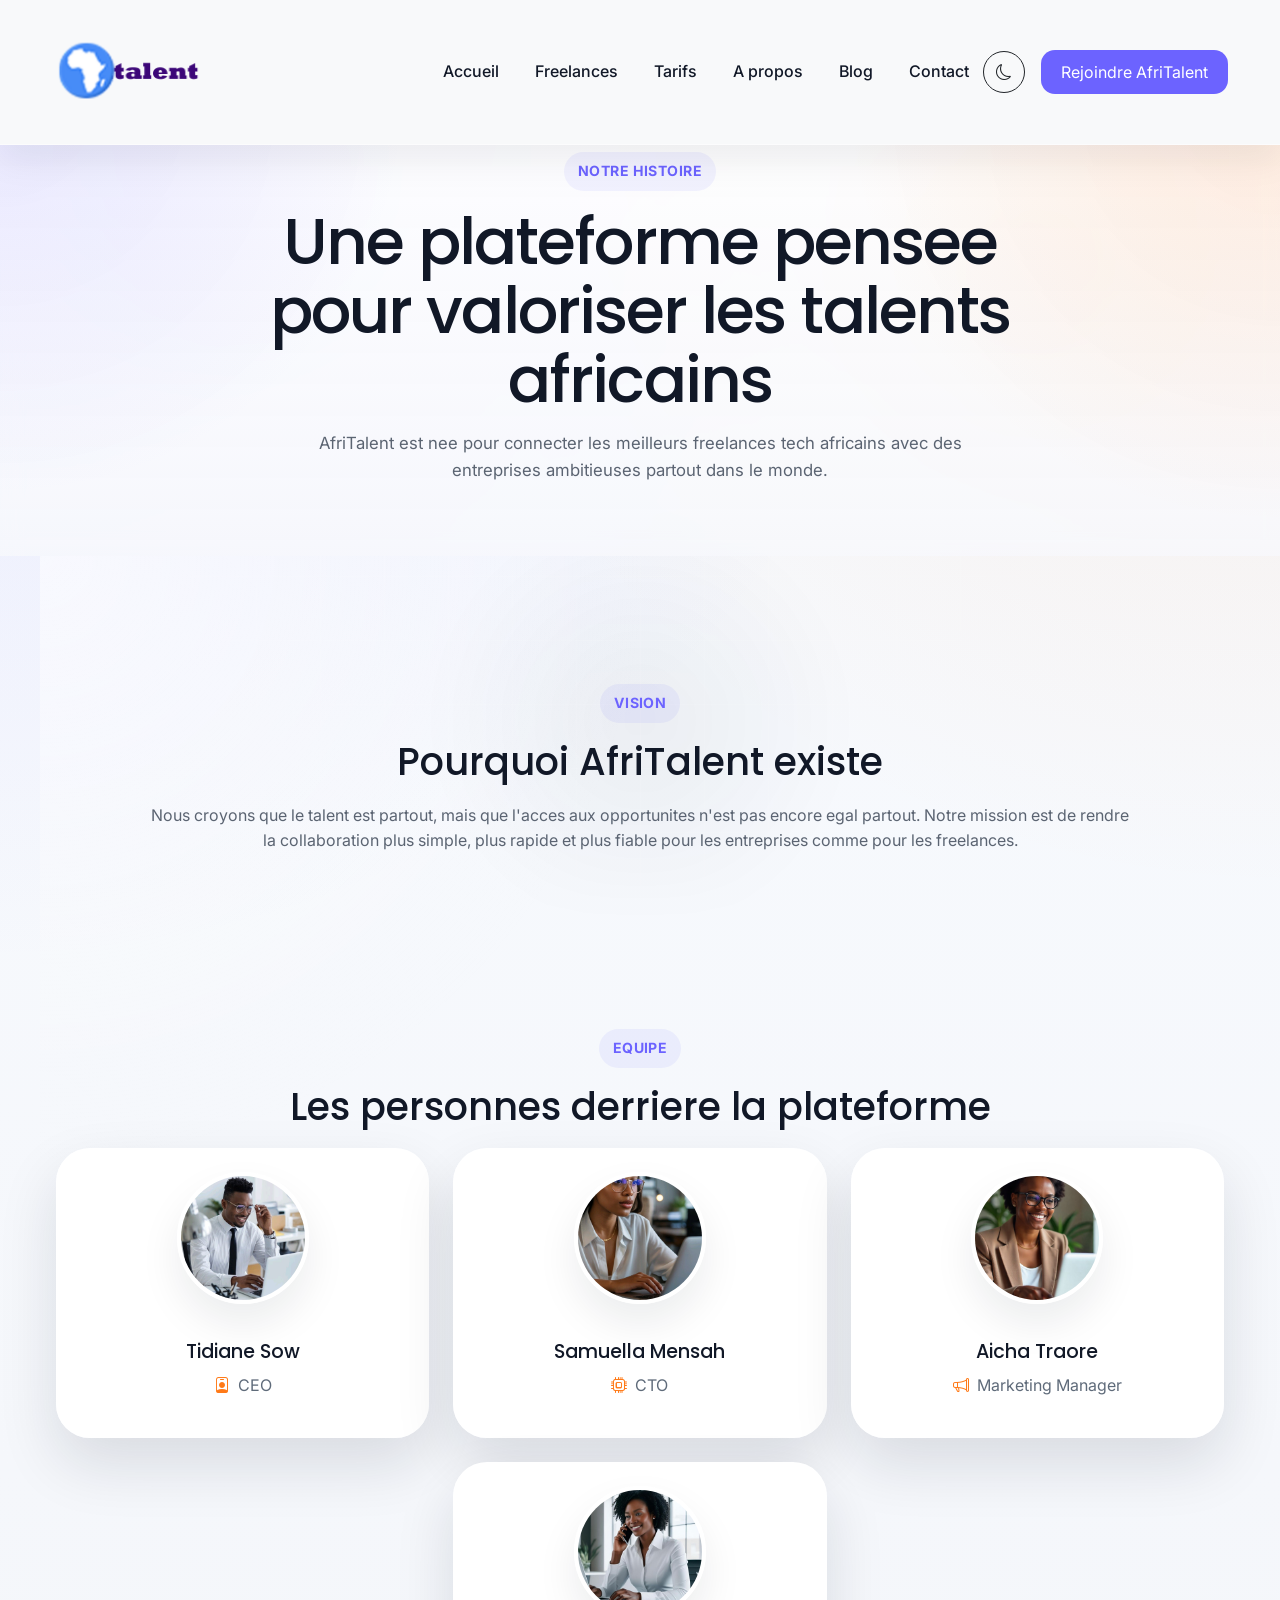
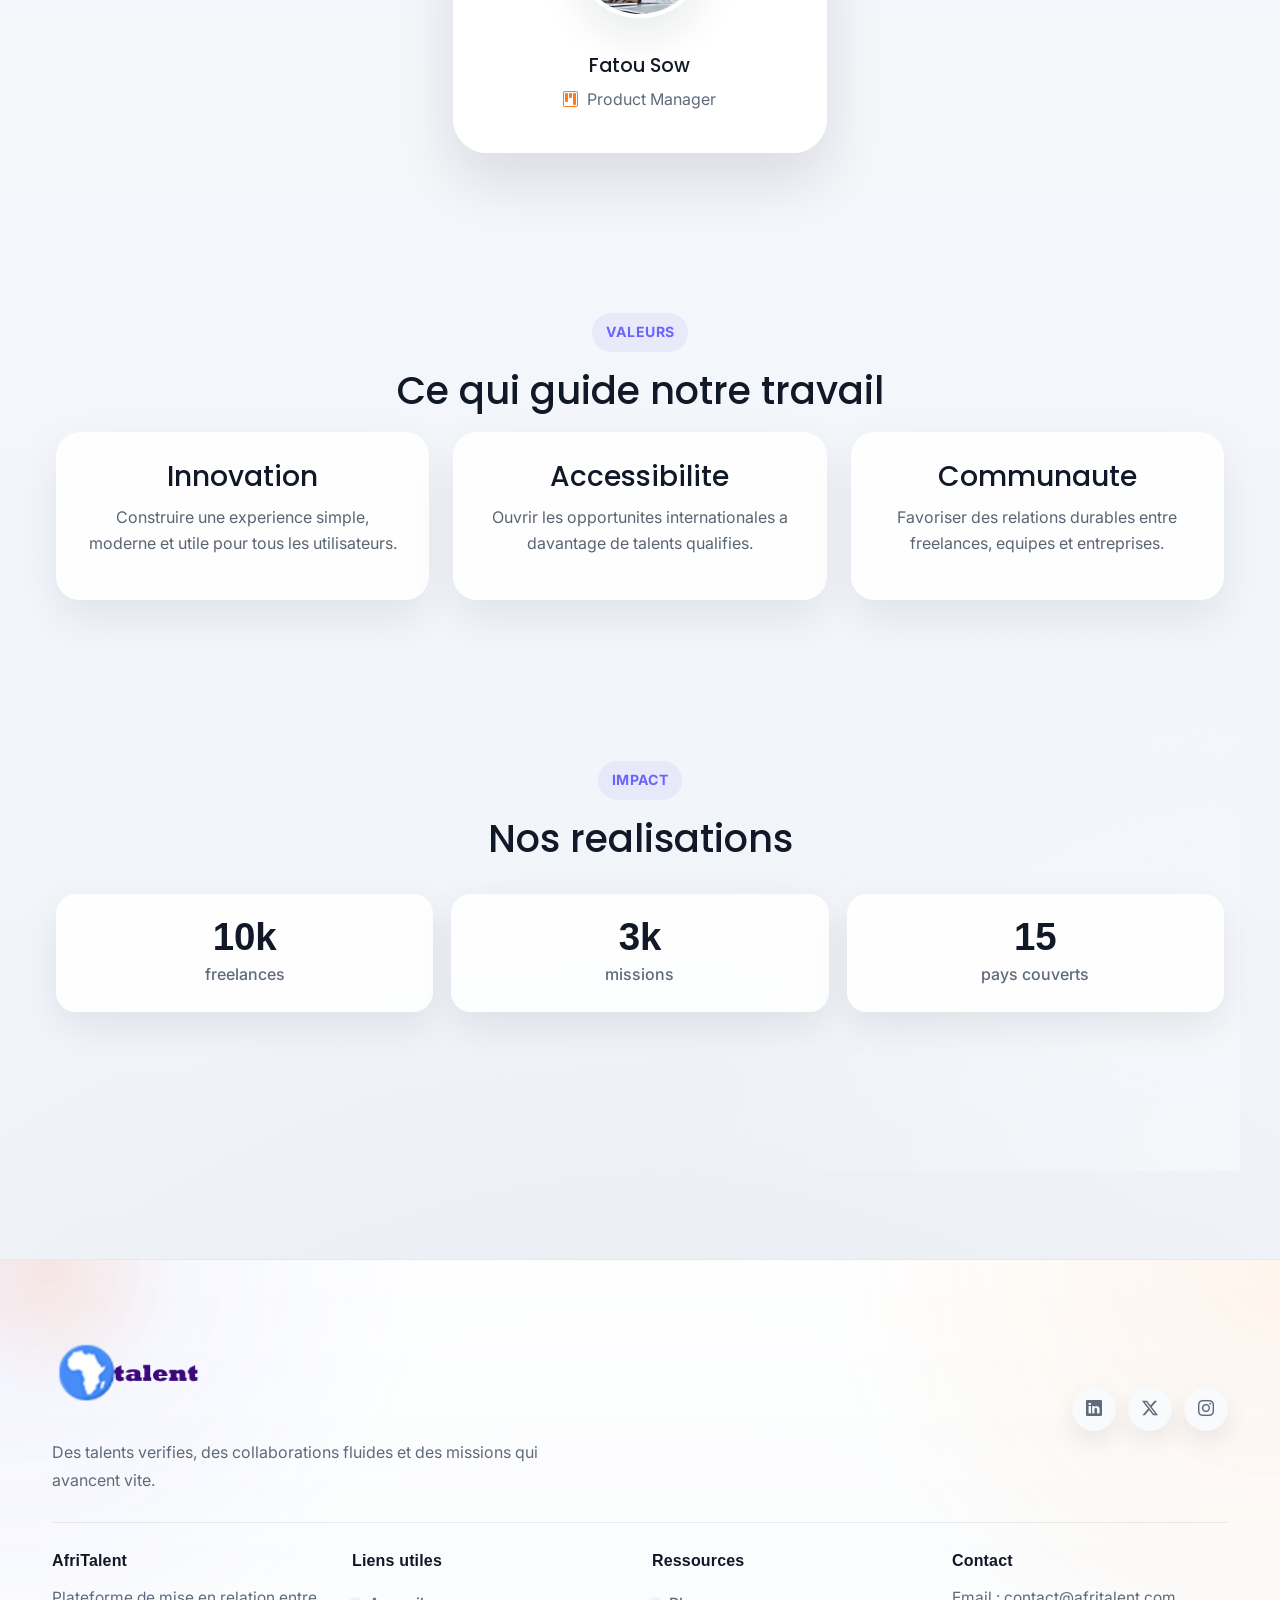
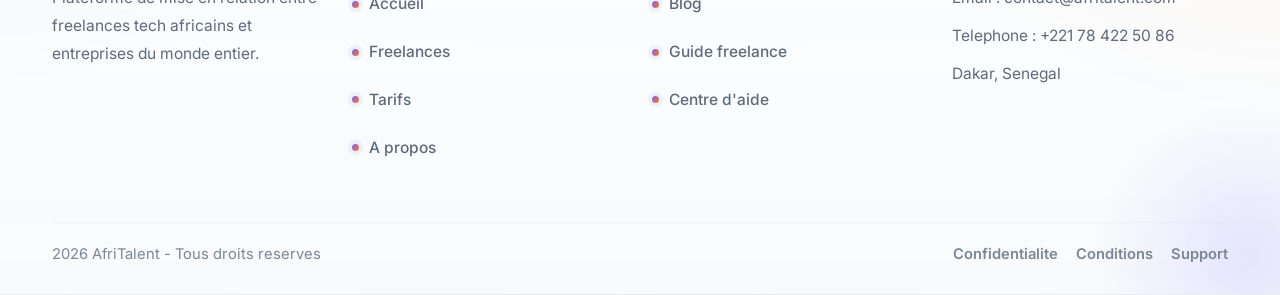
==== commit e0834d5b: "Finalisation : corrections responsive, optimisation du code et commentaires" ====
--- a/about.html
+++ b/about.html
@@ -20,7 +20,7 @@
         </a>
 
         <!-- Bouton menu pour les petits ecrans -->
-        <button class="navbar-toggler" type="button" data-bs-toggle="collapse" data-bs-target="#navbarNav">
+        <button class="navbar-toggler" type="button" data-bs-toggle="collapse" data-bs-target="#navbarNav" aria-label="Ouvrir le menu de navigation">
           <span class="navbar-toggler-icon"></span>
         </button>
 
--- a/css/style.css
+++ b/css/style.css
@@ -188,6 +188,7 @@
  padding: 0;
 }
 
+/* Bouton flottant affiche au scroll pour revenir rapidement en haut. */
 .back-to-top{
  position: fixed;
  right: 22px;
@@ -672,6 +673,11 @@
  box-shadow: 0 16px 34px rgba(17, 24, 39, 0.1);
 }
 
+/* Classe appliquee par le JS pour masquer les freelances hors categorie. */
+.freelance-listing .is-filtered-out{
+ display: none;
+}
+
 .filter-section{
  margin-bottom: 16px;
 }
@@ -830,6 +836,49 @@
  padding: 14px 16px;
  outline: none;
  background: #fbfcfe;
+}
+
+.contact-form input.is-invalid,
+.contact-form select.is-invalid,
+.contact-form textarea.is-invalid{
+ border-color: #dc2626;
+ box-shadow: 0 0 0 4px rgba(220, 38, 38, 0.08);
+}
+
+/* Etats de validation ajoutes dynamiquement par le JS du formulaire contact. */
+.contact-form input.is-valid,
+.contact-form select.is-valid,
+.contact-form textarea.is-valid{
+ border-color: #16a34a;
+ box-shadow: 0 0 0 4px rgba(22, 163, 74, 0.08);
+}
+
+/* Message d'erreur injecte sous chaque champ invalide. */
+.field-message{
+ display: none;
+ margin: -6px 0 6px;
+ color: #dc2626;
+ font-size: 0.9rem;
+ font-weight: 600;
+}
+
+.field-message.is-visible{
+ display: block;
+}
+
+/* Message affiche apres une soumission valide du formulaire. */
+.form-success{
+ display: none;
+ margin: 4px 0 0;
+ padding: 14px 16px;
+ border-radius: 16px;
+ background: rgba(22, 163, 74, 0.12);
+ color: #15803d;
+ font-weight: 700;
+}
+
+.form-success.is-visible{
+ display: block;
 }
 
 .contact-form textarea{
@@ -1336,6 +1385,7 @@
  background: var(--secondary);
 }
 
+/* Theme sombre persistant active par body.theme-dark. */
 body.theme-dark{
  color: #e5e7eb;
  background:
@@ -1495,6 +1545,15 @@
  color: #9ca3af !important;
 }
 
+body.theme-dark .field-message{
+ color: #fca5a5;
+}
+
+body.theme-dark .form-success{
+ background: rgba(34, 197, 94, 0.16);
+ color: #bbf7d0;
+}
+
 body.theme-dark .carousel-control-prev,
 body.theme-dark .carousel-control-next{
  background: rgba(31, 41, 55, 0.96) !important;
@@ -1596,6 +1655,19 @@
  color: rgba(255, 255, 255, 0.18);
 }
 
+/* Animation fade-in declenchee avec IntersectionObserver. */
+[data-reveal]{
+ opacity: 0;
+ transform: translateY(28px);
+ transition: opacity 0.75s ease, transform 0.75s ease;
+ will-change: opacity, transform;
+}
+
+[data-reveal].is-visible{
+ opacity: 1;
+ transform: translateY(0);
+}
+
 
 
 @keyframes heroReveal{
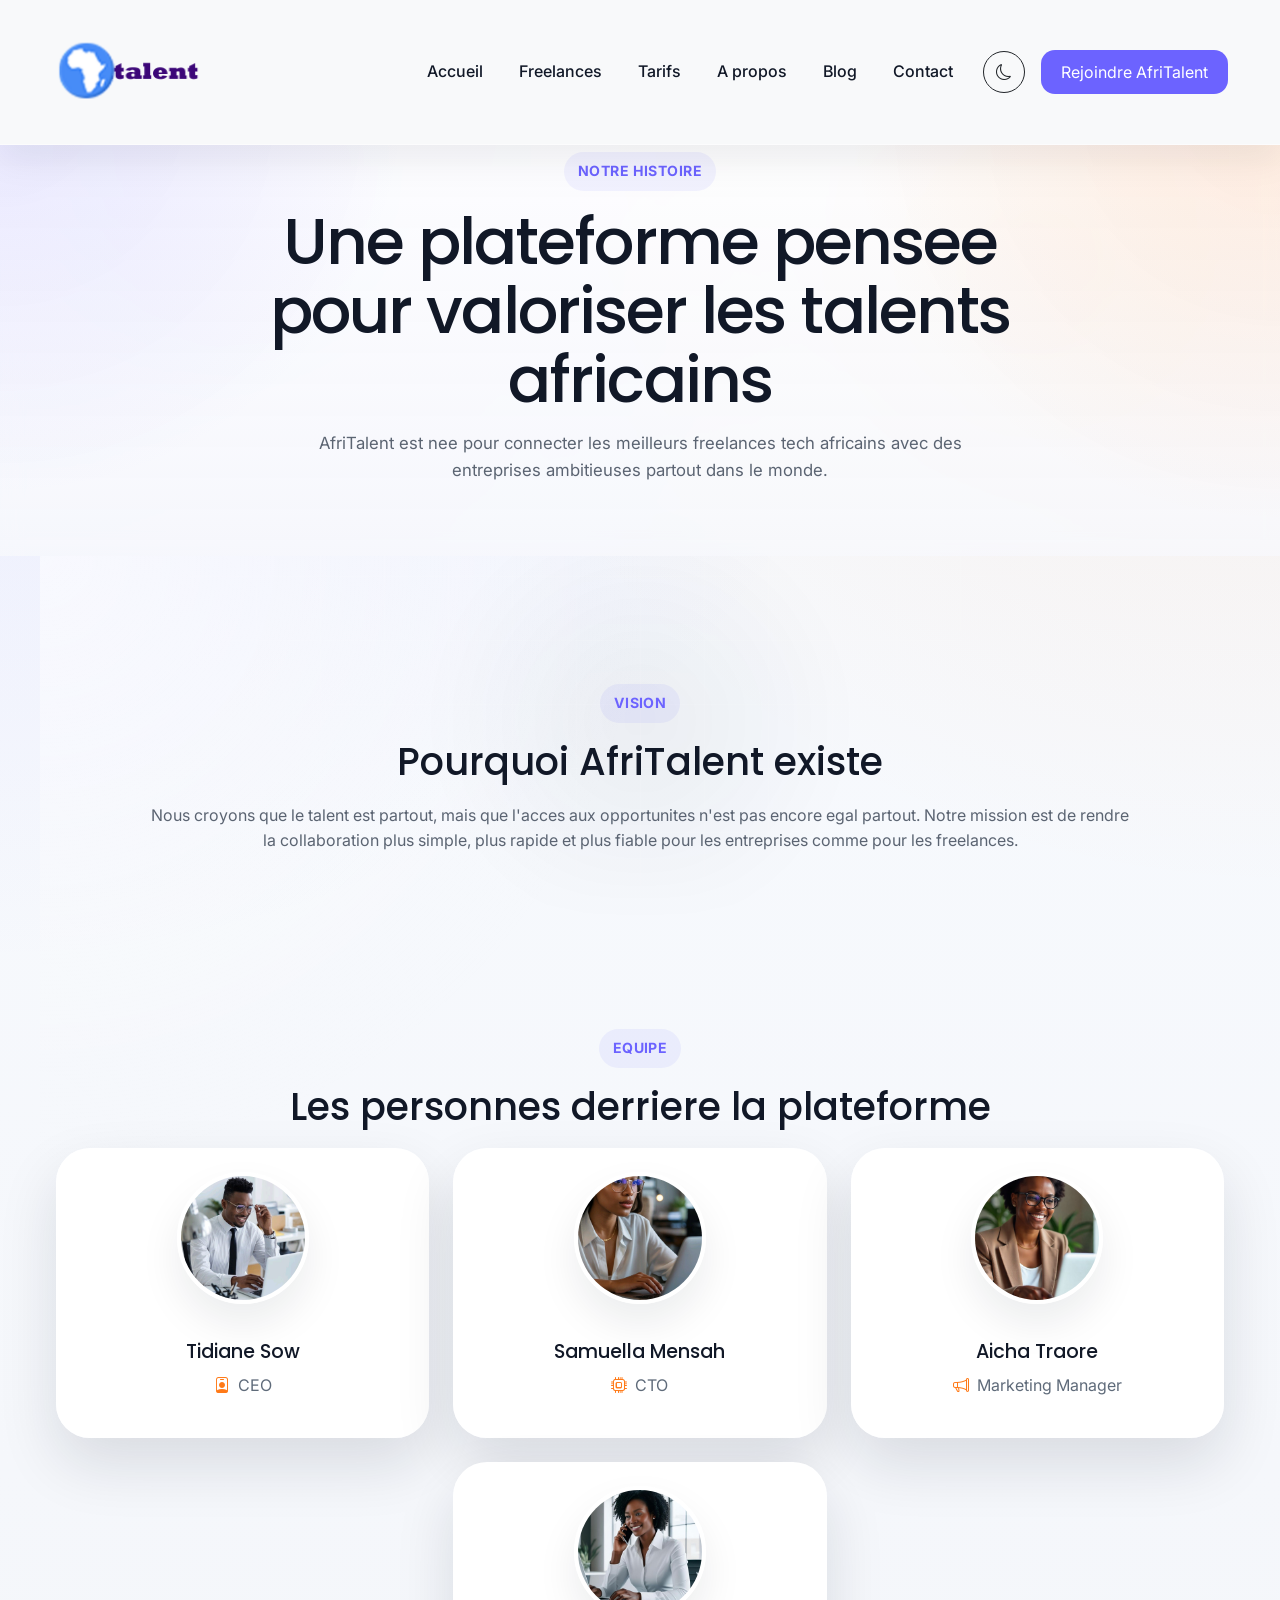
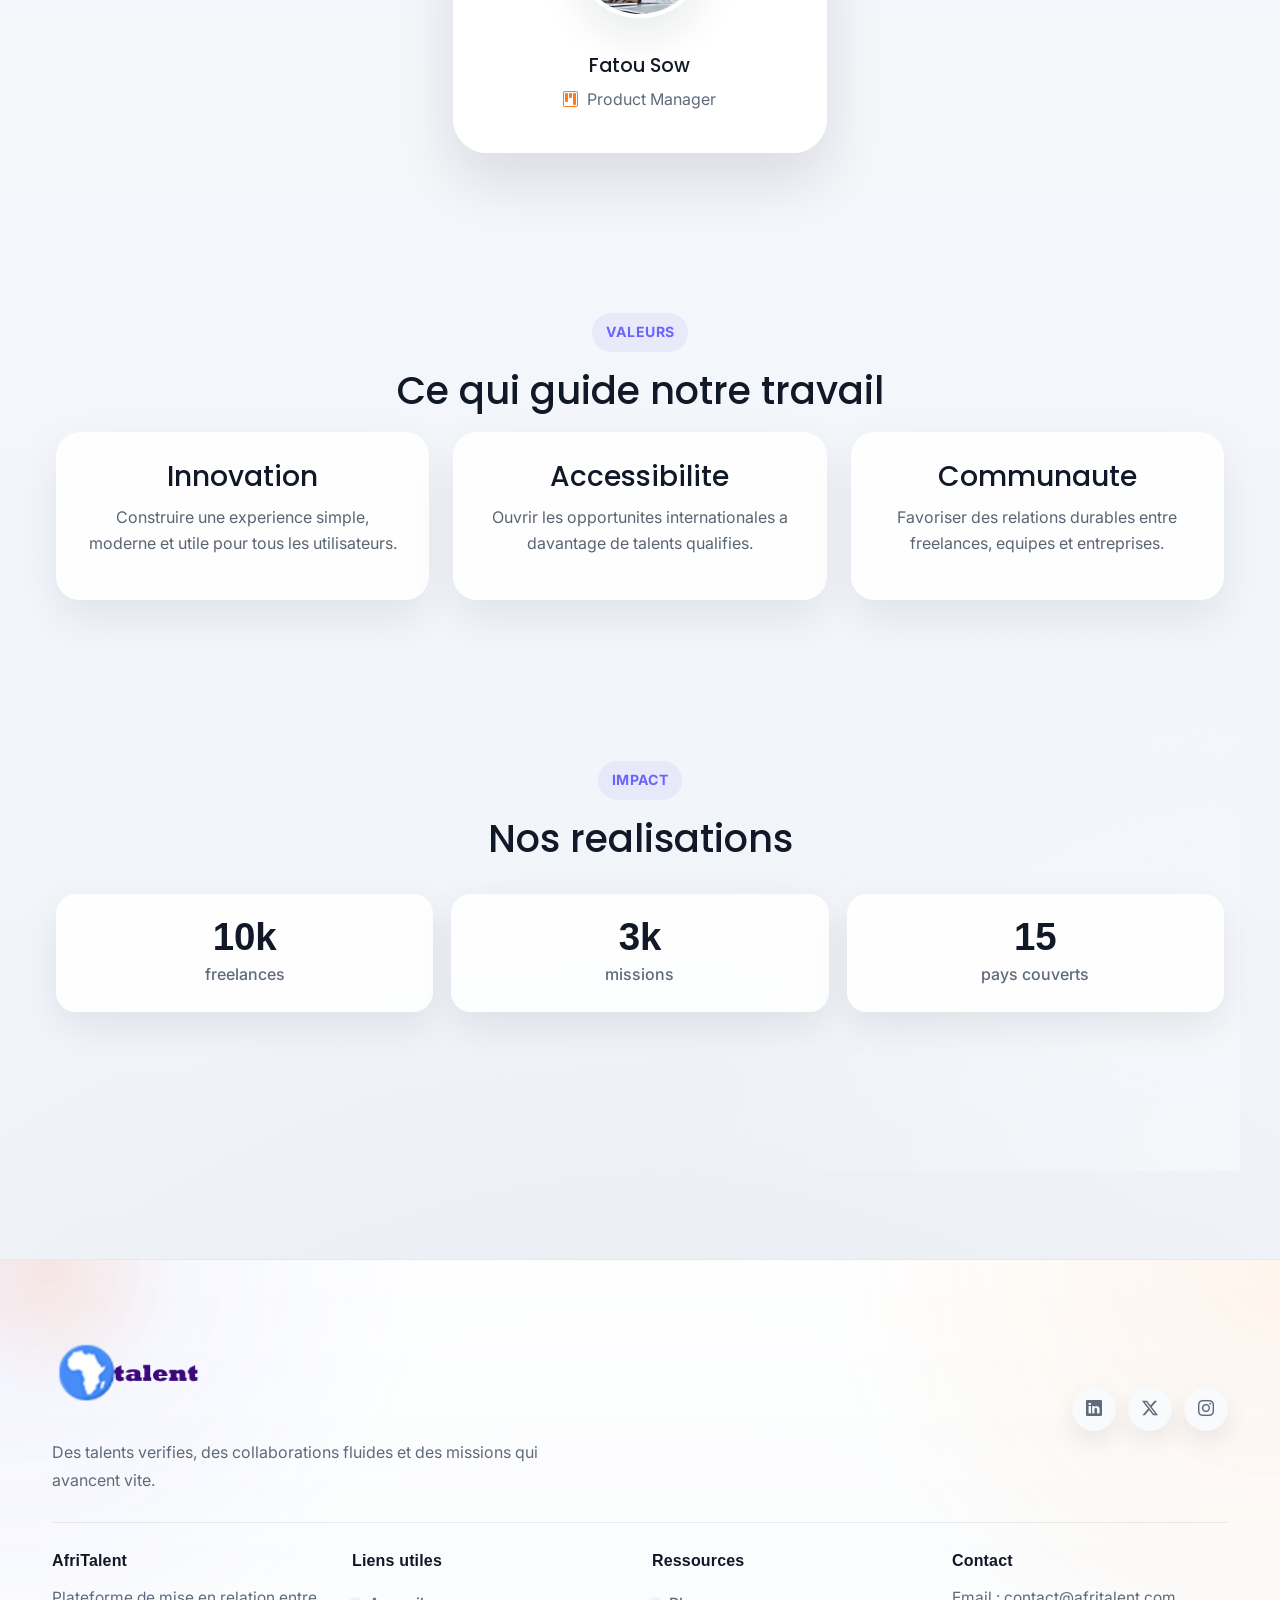
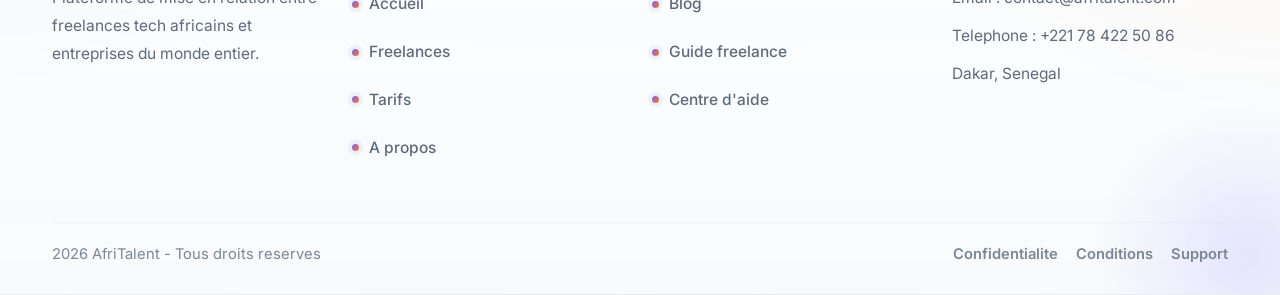
==== commit 7fe03af9: ": Déploiement : GitHub Pages activé, README finalisé et présentation PowerPoint" ====
--- a/about.html
+++ b/about.html
@@ -12,7 +12,7 @@
 <body>
   <!-- En-tete de la page a propos -->
   <header class="entete-hero">
-    <nav class="navbar navbar-expand-lg bg-body-tertiary">
+    <nav class="navbar navbar-expand-lg navbar-light bg-body-tertiary">
       <div class="container">
         <!-- Logo de la marque -->
         <a class="navbar-brand" href="index.html">
@@ -34,17 +34,17 @@
             <li class="nav-item"><a class="nav-link" href="blog.html">Blog</a></li>
             <li class="nav-item"><a class="nav-link" href="contact.html">Contact</a></li>
           </ul>
-        </div>
-         <div class="d-flex align-items-center gap-3">
-      <!-- Bouton Dark Mode -->
-      <button id="themeToggle" class="btn btn-outline-dark theme-toggle" type="button" aria-label="Activer le mode sombre" title="Mode sombre">
-        <i class="bi bi-moon"></i>
-      </button>
-      <!-- CTA -->
-      <a href="#" class="btn btn-primary btn-cta">
-        Rejoindre AfriTalent
-      </a>
-  </div>
+          <div class="d-flex align-items-center gap-3 ms-lg-3 mt-3 mt-lg-0">
+            <!-- Bouton Dark Mode -->
+            <button id="themeToggle" class="btn btn-outline-dark theme-toggle" type="button" aria-label="Activer le mode sombre" title="Mode sombre">
+              <i class="bi bi-moon"></i>
+            </button>
+            <!-- CTA -->
+            <a href="#" class="btn btn-primary btn-cta">
+              Rejoindre AfriTalent
+            </a>
+          </div>
+        </div>
 
       </div>
     </nav>
--- a/css/style.css
+++ b/css/style.css
@@ -1,5 +1,5 @@
 @import url('https://fonts.googleapis.com/css2?family=Poppins:wght@300;500;700&family=Inter:wght@300;400;500&display=swap');
-
+/* les comments dans le css sont en français pour expliquer les choix de design et les fonctionnalités implémentées, facilitant ainsi la maintenance et les futures modifications du code. */
 :root{
  --primary: #6C63FF;
  --secondary: #FF7A18;
@@ -98,7 +98,7 @@
  left: 0;
  right: 0;
  width: 100%;
- z-index: 2;
+ z-index: 1030;
  backdrop-filter: blur(16px);
  border-bottom: 1px solid rgba(255, 255, 255, 0.45);
  box-shadow: 0 14px 34px rgba(17, 24, 39, 0.07);
@@ -172,6 +172,11 @@
  padding: 8px 10px;
  background: rgba(255, 255, 255, 0.9);
  box-shadow: 0 10px 24px rgba(17, 24, 39, 0.08);
+}
+
+.navbar-toggler-icon{
+ width: 1.35em;
+ height: 1.35em;
 }
 
 .navbar-toggler:focus{
@@ -209,18 +214,18 @@
  transition: opacity var(--transition), visibility var(--transition), transform var(--transition), background var(--transition);
  z-index: 10;
 }
-
+/* La classe "is-visible" est ajoutée dynamiquement par le JavaScript lorsque l'utilisateur fait défiler la page vers le bas, rendant le bouton visible et interactif. */
 .back-to-top.is-visible{
  opacity: 1;
  visibility: visible;
  transform: translateY(0);
 }
-
+/* Un léger effet de levée et un changement de couleur au survol pour indiquer que le bouton est cliquable, améliorant ainsi l'expérience utilisateur. */
 .back-to-top:hover{
  background: var(--secondary);
  transform: translateY(-3px);
 }
-
+/* Bouton primaire réutilisable pour les appels à l'action, avec un design simple et moderne qui s'intègre bien dans l'ensemble du site. */
 .btn-primary{
  background: var(--primary);
  border: none;
@@ -228,16 +233,16 @@
  border-radius: var(--radius);
  transition: var(--transition);
 }
-
+/* Un effet de survol qui change la couleur de fond pour renforcer l'interactivité du bouton, tout en restant cohérent avec la palette de couleurs du site. */
 .btn-primary:hover{
  background: var(--secondary);
 }
-
+/* Le conteneur principal de chaque page, avec un padding généreux pour espacer le contenu du haut et du bas, et une position relative pour permettre l'ajout d'effets de superposition sans affecter la mise en page globale. */
 main.container{
  padding: 48px 16px 80px;
  position: relative;
 }
-
+/* Un effet de superposition subtil appliqué au conteneur principal pour ajouter de la profondeur et de l'intérêt visuel à la page, en utilisant des dégradés radiaux pour créer des points lumineux doux qui attirent l'œil sans distraire du contenu principal. */
 main.container::before{
  content: "";
  position: absolute;
@@ -248,15 +253,16 @@
  radial-gradient(circle at bottom right, rgba(255, 255, 255, 0.35), transparent 24%);
  z-index: -1;
 }
-
+/* Les sections d'en-tête et de héros utilisent une structure similaire avec des éléments positionnés relativement pour permettre des superpositions d'images et de contenu, créant ainsi des zones visuellement attrayantes qui captent l'attention des visiteurs dès leur arrivée sur la page. */
 .entete-hero{
  position: relative;
 }
-
+/* La classe "media-hero" est utilisée pour les sections de héros qui incluent des éléments multimédias, tels que des images ou des vidéos, permettant une superposition de contenu textuel ou d'autres éléments graphiques pour créer un impact visuel fort dès l'arrivée sur la page. */
 .media-hero{
  position: relative;
-}
-
+ overflow: hidden;
+}
+/* La classe "section-hero" est conçue pour les sections d'en-tête et de héros, avec un padding généreux pour espacer le contenu du haut et du bas, un alignement centré pour mettre en valeur les titres et les textes d'accroche, et une largeur maximale pour garantir une lisibilité optimale sur les écrans plus larges. */
 .section-hero{
  padding-top: 32px;
  padding-bottom: 96px;
@@ -264,7 +270,7 @@
  max-width: 900px;
  margin: 0 auto;
 }
-
+/* La classe "etiquette-section" est utilisée pour les petites étiquettes ou badges qui accompagnent les titres de section, avec un design arrondi et une palette de couleurs cohérente avec le thème du site, ajoutant une touche de style tout en aidant à organiser visuellement le contenu. */
 .etiquette-section{
  display: inline-flex;
  align-items: center;
@@ -279,7 +285,7 @@
  text-transform: uppercase;
  margin-bottom: 16px;
 }
-
+/* Les titres de section dans les sections d'en-tête et de héros sont conçus pour être grands et accrocheurs, avec une taille de police qui s'adapte à la largeur de l'écran grâce à la fonction "clamp", garantissant ainsi une lisibilité optimale sur tous les appareils. */
 .section-hero h2{
  max-width: 760px;
  margin: 0 auto 18px;
@@ -287,14 +293,14 @@
  color: #4b5563;
  font-weight: 500;
 }
-
+/* Le premier paragraphe dans les sections d'en-tête et de héros est stylisé pour être un texte d'accroche ou de description, avec une largeur maximale pour garantir une bonne lisibilité, un espacement automatique pour centrer le texte, et une couleur légèrement atténuée pour différencier le texte d'accroche du titre principal. */
 .section-hero > p:first-of-type{
  max-width: 760px;
  margin: 0 auto;
  font-size: 1.05rem;
  color: #5b6472;
 }
-
+/* La classe "actions-hero" est utilisée pour les conteneurs de boutons d'appel à l'action dans les sections d'en-tête et de héros, avec une disposition flexible qui permet aux boutons de s'adapter à différentes tailles d'écran tout en maintenant un espacement cohérent et une présentation centrée. */
 .actions-hero{
  display: flex;
  flex-wrap: wrap;
@@ -302,7 +308,7 @@
  margin: 28px 0 24px;
  justify-content: center;
 }
-
+/* Les boutons d'appel à l'action dans les sections d'en-tête et de héros sont conçus pour être visuellement attrayants et interactifs, avec des coins arrondis, une typographie en gras pour renforcer leur importance, et des transitions fluides pour les effets de survol, encourageant ainsi les visiteurs à cliquer et à interagir avec le contenu. */
 .bouton-hero{
  border: none;
  border-radius: 999px;
@@ -311,48 +317,47 @@
  font-family: var(--title-font);
  transition: transform var(--transition), box-shadow var(--transition), background var(--transition), color var(--transition);
 }
-
+/* Un effet de survol qui soulève légèrement le bouton pour indiquer qu'il est interactif, renforçant ainsi l'expérience utilisateur en fournissant un retour visuel clair lorsque les visiteurs passent la souris sur les boutons d'appel à l'action. */
 .bouton-hero:hover{
  transform: translateY(-3px);
 }
-
+/* Les éléments de contenu superposés dans les sections d'en-tête et de héros sont initialement masqués et animés pour apparaître avec un effet de révélation fluide, créant ainsi une expérience d'accueil engageante qui capte l'attention des visiteurs dès leur arrivée sur la page. */
 .contenu-hero-superpose > *{
  opacity: 0;
  transform: translateY(22px);
  animation: heroReveal 0.8s ease forwards;
 }
-
-
+/* Les délais d'animation sont échelonnés pour les éléments de contenu superposés dans les sections d'en-tête et de héros, créant un effet de cascade qui rend l'apparition du contenu plus dynamique et engageante pour les visiteurs. */
 .bouton-hero-primaire{
  background: linear-gradient(135deg, var(--primary), #8a7dff);
  color: var(--white);
  box-shadow: 0 16px 30px rgba(108, 99, 255, 0.28);
 }
-
+/* Un effet de survol plus prononcé pour les boutons d'appel à l'action primaires dans les sections d'en-tête et de héros, avec une augmentation de la taille de l'ombre portée pour renforcer l'interactivité et attirer davantage l'attention des visiteurs sur ces éléments clés. */
 .bouton-hero-primaire:hover{
  box-shadow: 0 22px 38px rgba(108, 99, 255, 0.34);
 }
-
+/* Les boutons d'appel à l'action secondaires dans les sections d'en-tête et de héros sont conçus pour offrir une alternative visuelle aux boutons primaires, avec un fond blanc et une bordure subtile qui les différencie tout en restant cohérents avec le thème général du site. */
 .bouton-hero-secondaire{
  background: var(--white);
  color: var(--dark);
  border: 1px solid rgba(17, 24, 39, 0.08);
  box-shadow: 0 12px 28px rgba(17, 24, 39, 0.08);
 }
-
+/* Un effet de survol qui change la couleur de fond pour un ton plus clair, tout en renforçant l'ombre portée pour indiquer que le bouton est interactif, offrant ainsi une expérience utilisateur améliorée et encourageant les visiteurs à cliquer sur ces éléments d'appel à l'action secondaires. */
 .bouton-hero-secondaire:hover{
  background: #fff7f0;
  color: var(--secondary);
  box-shadow: 0 18px 34px rgba(255, 122, 24, 0.16);
 }
-
+/* La classe "statistiques-hero" est utilisée pour les sections d'en-tête et de héros qui présentent des statistiques clés ou des chiffres importants, avec une disposition en grille qui permet de présenter ces informations de manière claire et organisée, tout en maintenant un espacement cohérent entre les éléments pour garantir une bonne lisibilité. */
 .statistiques-hero{
  display: grid;
  grid-template-columns: repeat(3, minmax(0, 1fr));
  gap: 18px;
  margin-top: 32px;
 }
-
+/* Les cartes de statistiques dans les sections d'en-tête et de héros sont conçues pour être visuellement attrayantes et faciles à lire, avec un fond semi-transparent qui permet au design de la page de transparaître tout en assurant une bonne lisibilité des chiffres et des descriptions, renforcée par une typographie claire et un espacement généreux. */
 .carte-stat{
  background: rgba(255, 255, 255, 0.88);
  border-radius: 20px;
@@ -360,7 +365,7 @@
  box-shadow: 0 14px 36px rgba(17, 24, 39, 0.08);
  backdrop-filter: blur(10px);
 }
-
+/* Les titres des statistiques dans les cartes de statistiques sont stylisés pour être grands et accrocheurs, avec une taille de police qui s'adapte à la largeur de l'écran grâce à la fonction "clamp", garantissant ainsi une lisibilité optimale sur tous les appareils, et une couleur sombre pour renforcer leur importance visuelle. */
 .carte-stat strong{
  display: block;
  margin-bottom: 6px;
@@ -369,12 +374,12 @@
  font-size: clamp(1.7rem, 3vw, 2.4rem);
  line-height: 1;
 }
-
+/* Les descriptions des statistiques dans les cartes de statistiques sont conçues pour être un complément informatif aux chiffres principaux, avec une couleur légèrement atténuée pour différencier le texte de description du titre principal, et une typographie en gras pour renforcer leur importance tout en assurant une bonne lisibilité. */
 .carte-stat span{
  color: #5f6b7a;
  font-weight: 500;
 }
-
+/* La classe "grille-cartes" est utilisée pour les sections qui présentent des cartes de contenu, telles que les freelances, les articles de blog ou les témoignages, avec une disposition en grille qui permet de présenter ces éléments de manière claire et organisée, tout en maintenant un espacement cohérent entre les cartes pour garantir une bonne lisibilité et une expérience utilisateur agréable. */
 .grille-cartes{
  display: grid;
  grid-template-columns: repeat(auto-fit, minmax(240px, 1fr));
@@ -419,6 +424,18 @@
  object-position: center 25%;
 }
 
+.carte-blog .blog-image-1{
+ object-position: center 28%;
+}
+
+.carte-blog .blog-image-2{
+ object-position: center 42%;
+}
+
+.carte-blog .blog-image-3{
+ object-position: center 36%;
+}
+
 /* Repositionnement spécifique des images freelance pour mieux centrer les visages */
 .carte-freelance img{
  object-position: center 30%;
@@ -508,6 +525,7 @@
  border-radius: 24px;
 }
 
+/* Image principale de la page d'accueil : hauteur fixe, recadrage propre et coins arrondis pour donner un vrai effet hero. */
 .image-hero{
  height: 420px;
  object-fit: cover;
@@ -516,6 +534,7 @@
  box-shadow: 0 20px 50px rgba(17, 24, 39, 0.18);
 }
 
+/* Calque sombre au-dessus de l'image hero afin de garder le texte lisible quelle que soit la photo. */
 .superposition-hero{
  position: absolute;
  inset: 0;
@@ -529,12 +548,14 @@
  border-bottom-right-radius: 28px;
 }
 
+/* Contenu texte centre dans le hero image, limite en largeur pour rester confortable a lire. */
 .contenu-hero-superpose{
  width: min(100%, 760px);
  text-align: center;
  color: var(--white);
 }
 
+/* Petit badge place au-dessus du titre hero pour introduire la promesse principale. */
 .accroche-hero{
  display: inline-block;
  margin-bottom: 18px;
@@ -548,6 +569,7 @@
  backdrop-filter: blur(6px);
 }
 
+/* Titre principal du hero : taille responsive et contraste fort pour capter l'attention. */
 .contenu-hero-superpose h1{
  color: var(--white);
  font-size: clamp(2.3rem, 5vw, 4.35rem);
@@ -556,6 +578,7 @@
  margin-bottom: 16px;
 }
 
+/* Texte descriptif du hero, volontairement plus etroit pour eviter les lignes trop longues. */
 .contenu-hero-superpose p{
  max-width: 640px;
  margin: 0 auto;
@@ -563,6 +586,7 @@
  font-size: 1.05rem;
 }
 
+/* Hero utilise sur les pages internes, avec fond degrade plus leger que le hero image de l'accueil. */
 .hero-interne{
  padding: 64px 0 72px;
  background:
@@ -572,6 +596,7 @@
  backdrop-filter: blur(10px);
 }
 
+/* Conteneur des titres de pages internes, centre et limite en largeur pour garder une hierarchie claire. */
 .contenu-hero-interne{
  max-width: 780px;
  margin: 0 auto;
@@ -591,21 +616,25 @@
  font-size: 1.05rem;
 }
 
+/* Section d'introduction du catalogue freelances, rapprochee du hero pour connecter les chiffres au contenu. */
 .directory-intro{
  padding-top: 0;
 }
 
+/* Sections du catalogue freelances alignees au centre pour donner une lecture simple et guidee. */
 .search-panel,
 .filter-section,
 .freelance-listing{
  text-align: center;
 }
 
+/* Bloc de recherche limite en largeur pour eviter un champ trop etire sur grand ecran. */
 .search-panel{
  max-width: 980px;
  margin: 0 auto 20px;
 }
 
+/* Barre de recherche composee d'un champ et de boutons d'outils, avec effet glassmorphism coherent avec le site. */
 .search-bar{
  display: flex;
  align-items: center;
@@ -619,6 +648,7 @@
  backdrop-filter: blur(12px);
 }
 
+/* Zone interne du champ de recherche : icone et input restent parfaitement alignes. */
 .search-field{
  flex: 1;
  display: flex;
@@ -627,11 +657,13 @@
  padding: 0 6px;
 }
 
+/* Icone de recherche coloree avec la couleur principale pour guider l'utilisateur. */
 .search-field i{
  color: var(--primary);
  font-size: 1.1rem;
 }
 
+/* Input de recherche sans bordure propre, car le conteneur parent porte deja la surface visuelle. */
 .search-field input{
  width: 100%;
  border: none;
@@ -641,6 +673,7 @@
  font-size: 1rem;
 }
 
+/* Groupes de boutons de recherche et de filtres, adaptables sur plusieurs lignes en mobile. */
 .search-tools,
 .filter-chips{
  display: flex;
@@ -649,6 +682,7 @@
  justify-content: center;
 }
 
+/* Bouton de filtre reutilisable : forme pill, ombre douce et transition pour signaler l'interactivite. */
 .filter-chip{
  border: 1px solid rgba(17, 24, 39, 0.08);
  border-radius: 999px;
@@ -661,10 +695,12 @@
  backdrop-filter: blur(10px);
 }
 
+/* Espacement entre l'icone et le texte dans les boutons de filtre. */
 .filter-chip i{
  margin-right: 8px;
 }
 
+/* Etat actif ou survole d'un filtre : couleur de marque et leger mouvement vertical. */
 .filter-chip:hover,
 .filter-chip.active{
  transform: translateY(-2px);
@@ -695,6 +731,7 @@
  text-align: center;
 }
 
+/* Sections de presentation, equipe et valeurs centrees pour garder une composition institutionnelle propre. */
 .about-story,
 .about-team,
 .values-section,
@@ -702,15 +739,18 @@
  text-align: center;
 }
 
+/* Texte de presentation limite en largeur pour ameliorer la lisibilite de la page A propos. */
 .about-story{
  max-width: 980px;
  margin: 0 auto;
 }
 
+/* Petit espace avant la grille de valeurs afin de respirer apres le titre de section. */
 .values-grid{
  margin-top: 16px;
 }
 
+/* Conteneur de la page blog, centre et limite pour aligner les articles avec le reste du site. */
 .blog-section{
  text-align: center;
  max-width: 980px;
@@ -718,15 +758,18 @@
 }
 
 
+/* Section tarifs : largeur controlee pour garder les offres comparables et faciles a scanner. */
 .pricing-section{
  text-align: center;
  max-width: 980px;
  margin: 0 auto;
 }
+/* Section contact centree, avec un layout interne qui se charge de l'alignement gauche du formulaire. */
 .contact-section{
  text-align: center;
 }
 
+/* Surfaces principales des cartes d'information, tarifs et formulaire : fond clair, rayon fort et ombre douce. */
 .info-card,
 .pricing-card,
 .contact-form,
@@ -738,19 +781,23 @@
  backdrop-filter: blur(10px);
 }
 
+/* Espacement standard sous les titres des cartes d'information et de tarifs. */
 .info-card h3,
 .pricing-card h3{
  margin-bottom: 12px;
 }
 
+/* Les cartes de prix gardent la meme hauteur dans la grille Bootstrap. */
 .pricing-grid{
  align-items: stretch;
 }
 
+/* Carte tarifaire centree pour presenter badge, prix, avantages et bouton dans une lecture verticale. */
 .pricing-card{
  text-align: center;
 }
 
+/* Badge iconographique de chaque offre tarifaire, utile pour distinguer rapidement les plans. */
 .pricing-badge{
  width: 64px;
  height: 64px;
@@ -764,6 +811,7 @@
  font-size: 1.5rem;
 }
 
+/* Prix mis en avant avec la police de titre pour renforcer la hierarchie visuelle. */
 .pricing-price{
  margin-bottom: 18px;
  color: var(--dark);
@@ -772,6 +820,7 @@
  font-weight: 700;
 }
 
+/* Liste des avantages d'une offre : suppression des puces natives et espacement regulier. */
 .pricing-card ul{
  list-style: none;
  padding: 0;
@@ -780,16 +829,19 @@
  gap: 12px;
 }
 
+/* Icones des avantages tarifaires colorees avec la couleur secondaire. */
 .pricing-card li i{
  margin-right: 10px;
  color: var(--secondary);
 }
 
+/* Offre mise en avant avec une bordure coloree et une ombre plus presente. */
 .pricing-card-featured{
  border: 1px solid rgba(108, 99, 255, 0.18);
  box-shadow: 0 24px 52px rgba(108, 99, 255, 0.12);
 }
 
+/* Grille de contact : informations a gauche, formulaire a droite sur desktop. */
 .contact-layout{
  display: grid;
  grid-template-columns: 0.95fr 1.05fr;
@@ -797,38 +849,46 @@
  align-items: start;
 }
 
+/* Bloc d'information contact aligne a gauche pour une lecture plus naturelle. */
 .contact-info{
  text-align: left;
 }
 
+/* Liste compacte des points de contact : email, telephone, localisation. */
 .contact-points{
  display: grid;
  gap: 14px;
  margin-top: 24px;
 }
 
+/* Suppression des marges par defaut pour garder une liste de contact reguliere. */
 .contact-points p{
  margin: 0;
 }
 
+/* Icones des coordonnees colorees pour faciliter le scan visuel. */
 .contact-points i{
  color: var(--primary);
  margin-right: 10px;
 }
 
+/* Formulaire en grille verticale afin de garder labels, champs et messages d'erreur bien alignes. */
 .contact-form{
  display: grid;
  gap: 12px;
  text-align: left;
 }
 
+/* Labels de formulaire renforces pour bien associer chaque champ a son intitule. */
 .contact-form label{
  font-weight: 600;
  color: var(--dark);
 }
 
+/* Style commun des champs de formulaire : surface douce et bordure discrete. */
 .contact-form input,
 .contact-form select,
+/* Zone de message plus haute que les autres champs pour encourager une demande detaillee. */
 .contact-form textarea{
  width: 100%;
  border: 1px solid rgba(17, 24, 39, 0.1);
@@ -838,6 +898,7 @@
  background: #fbfcfe;
 }
 
+/* Etat invalide affiche par le JavaScript lorsqu'un champ ne respecte pas les regles. */
 .contact-form input.is-invalid,
 .contact-form select.is-invalid,
 .contact-form textarea.is-invalid{
@@ -886,11 +947,13 @@
  resize: vertical;
 }
 
+/* Ancien bouton de formulaire conserve pour compatibilite avec les classes existantes. */
 .contact-form .hero-btn{
  width: auto;
  justify-self: start;
 }
 
+/* Bandeau de confiance place sous le hero, avec logos textuels et surface translucide. */
 .bandeau-confiance{
  display: grid;
  gap: 18px;
@@ -905,11 +968,13 @@
  text-align: center;
 }
 
+/* Texte d'introduction du bandeau de confiance. */
 .bandeau-confiance > span{
  color: #4b5563;
  font-weight: 600;
 }
 
+/* Liste des marques/organisations en flex pour passer proprement sur plusieurs lignes. */
 .logos-confiance{
  display: flex;
  flex-wrap: wrap;
@@ -917,6 +982,7 @@
  gap: 12px;
 }
 
+/* Pastilles de logos textuels, legeres et faciles a scanner. */
 .logos-confiance span{
  padding: 10px 14px;
  border-radius: 999px;
@@ -926,6 +992,7 @@
  letter-spacing: 0.02em;
 }
 
+/* Sections principales de la page d'accueil, toutes centrees pour une lecture guidee. */
 .how-it-works,
 .categories,
 .section-temoignages,
@@ -945,6 +1012,7 @@
  margin-bottom: 28px;
 }
 
+/* Cartes de processus et categories : surface simple avec hover pour indiquer l'interaction. */
 .how-it-works article,
 .categories article{
  background: var(--white);
@@ -960,6 +1028,7 @@
  box-shadow: 0 20px 45px rgba(17, 24, 39, 0.12);
 }
 
+/* Titres des cartes avec icone integree et alignement central. */
 .how-it-works h3,
 .categories h3{
  display: flex;
@@ -969,6 +1038,7 @@
  margin-bottom: 12px;
 }
 
+/* Icones des cartes d'accueil, dans un carre arrondi colore pour creer un repere visuel. */
 .how-it-works i,
 .categories i{
  width: 48px;
@@ -1433,6 +1503,10 @@
 
 body.theme-dark .navbar-toggler-icon{
  filter: invert(1);
+}
+
+body.theme-dark .navbar-collapse{
+ background: rgba(15, 23, 42, 0.97);
 }
 
 body.theme-dark section,
@@ -1693,6 +1767,10 @@
 }
 
 @media (max-width: 768px){
+ body{
+ padding-top: 78px;
+}
+
  section{
  padding: 56px 0;
 }
@@ -1706,22 +1784,45 @@
  object-position: center;
 }
 
+ .carte-blog img{
+ height: 220px;
+ object-position: center 35%;
+}
+
+ .carte-blog .blog-image-1{
+ object-position: center 30%;
+}
+
+ .carte-blog .blog-image-2{
+ object-position: center 48%;
+}
+
+ .carte-blog .blog-image-3{
+ object-position: center 42%;
+}
+
  .carte-freelance .corps-carte,
  .carte-temoignage .corps-carte,
  .carte-blog .corps-carte{
  padding: 14px;
 }
 
+ .media-hero{
+ min-height: 520px;
+}
+
  .image-hero{
- height: 280px;
+ height: 520px;
  border-bottom-left-radius: 20px;
  border-bottom-right-radius: 20px;
 }
 
  .superposition-hero{
+ min-height: 520px;
+ align-items: center;
  border-bottom-left-radius: 20px;
  border-bottom-right-radius: 20px;
- padding: 24px 16px;
+ padding: 40px 16px;
 }
 
  .accroche-hero{
@@ -1734,6 +1835,30 @@
 
  .contenu-hero-superpose p{
  font-size: 0.96rem;
+}
+
+ .hero-interne{
+ min-height: 340px;
+ display: flex;
+ align-items: center;
+ padding: 56px 0;
+}
+
+ .contenu-hero-interne{
+ padding: 0 10px;
+}
+
+ .contenu-hero-interne h1{
+ font-size: clamp(1.75rem, 8vw, 2.55rem);
+ line-height: 1.15;
+ letter-spacing: 0;
+ margin-bottom: 12px;
+}
+
+ .contenu-hero-interne p{
+ display: block;
+ font-size: 0.96rem;
+ line-height: 1.65;
 }
 
  .actions-hero{
@@ -1782,6 +1907,38 @@
 
  .navbar{
  padding: 12px 0;
+}
+
+ .navbar > .container{
+ gap: 10px;
+}
+
+ .navbar-collapse{
+ flex-basis: 100%;
+ order: 3;
+ margin-top: 10px;
+ padding: 12px;
+ max-height: calc(100vh - 92px);
+ overflow-y: auto;
+ border-radius: 18px;
+ background: rgba(255, 255, 255, 0.96);
+ box-shadow: 0 18px 40px rgba(17, 24, 39, 0.12);
+}
+
+ .navbar-nav{
+ width: 100%;
+}
+
+ .navbar-collapse > .d-flex{
+ width: 100%;
+ justify-content: flex-start;
+ gap: 12px !important;
+ margin-top: 8px;
+}
+
+ .navbar .btn-cta{
+ max-width: none;
+ white-space: normal;
 }
 
  .nav-link{
